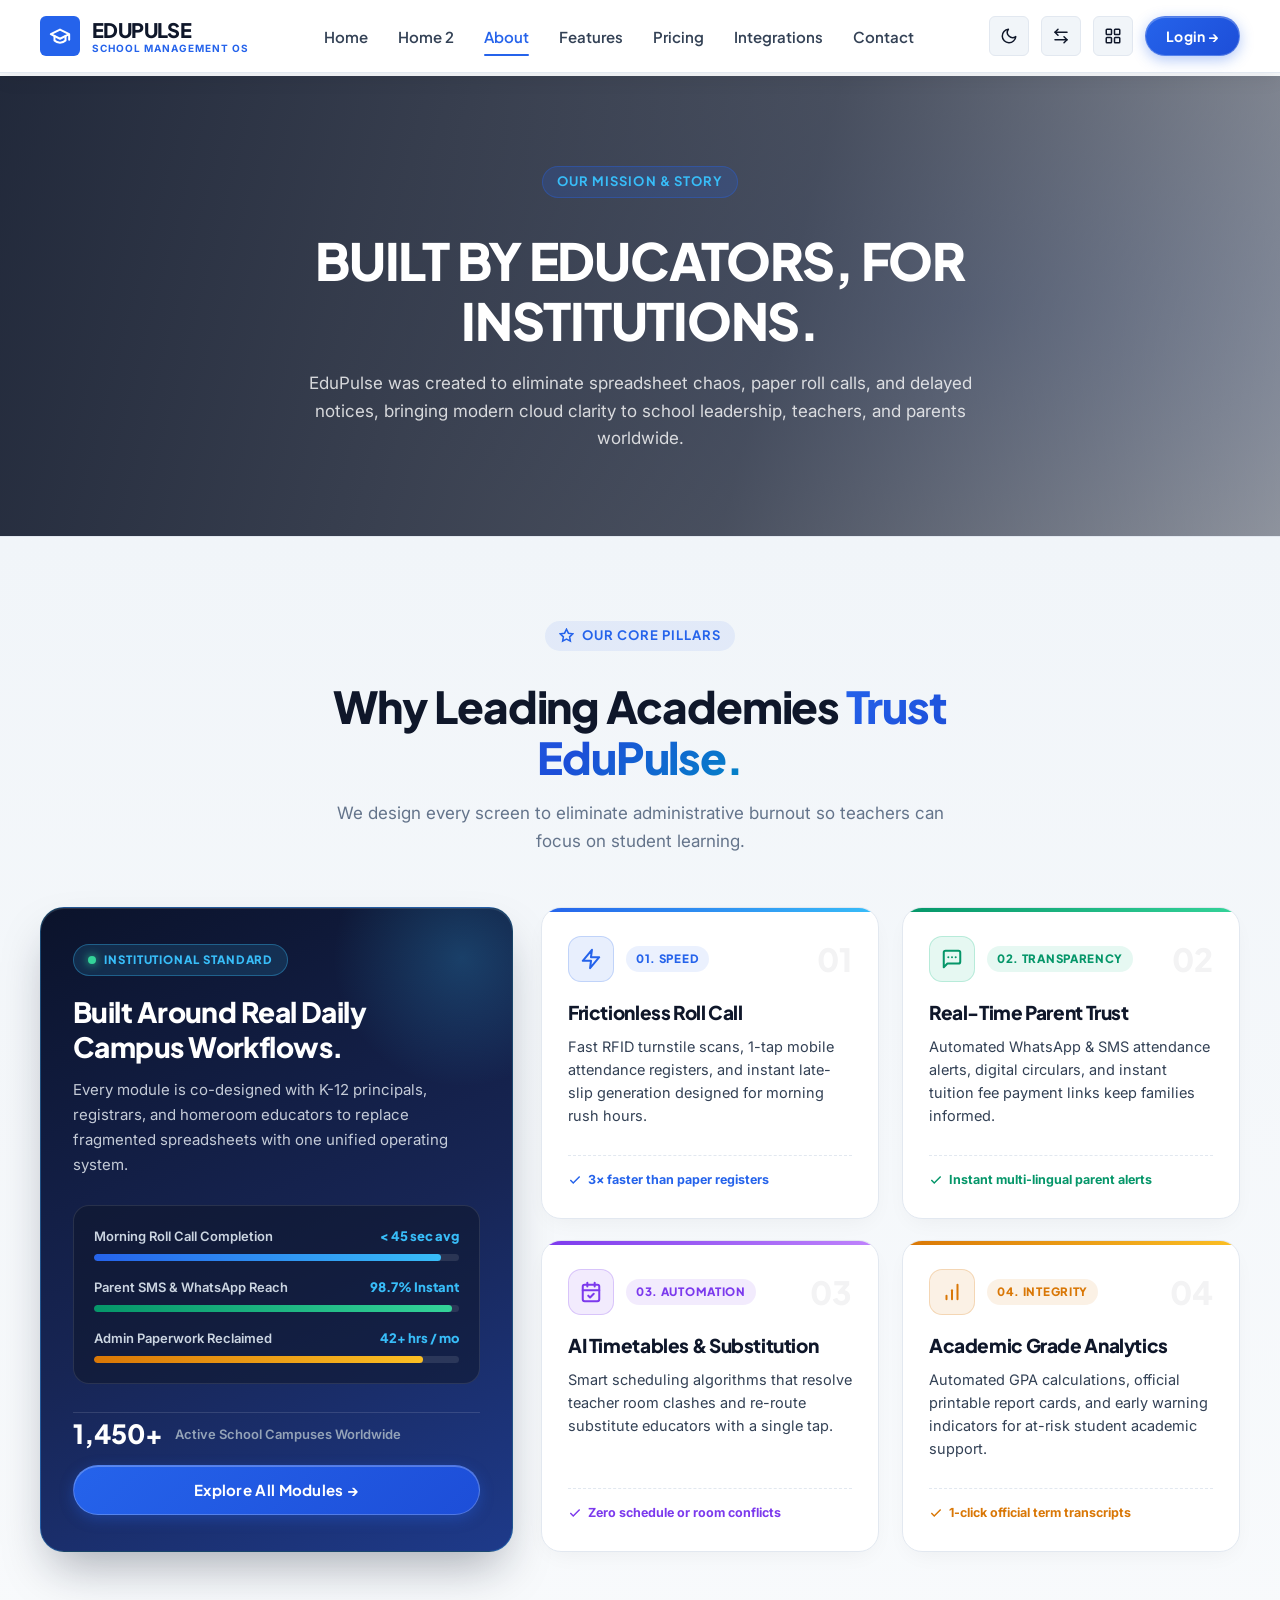
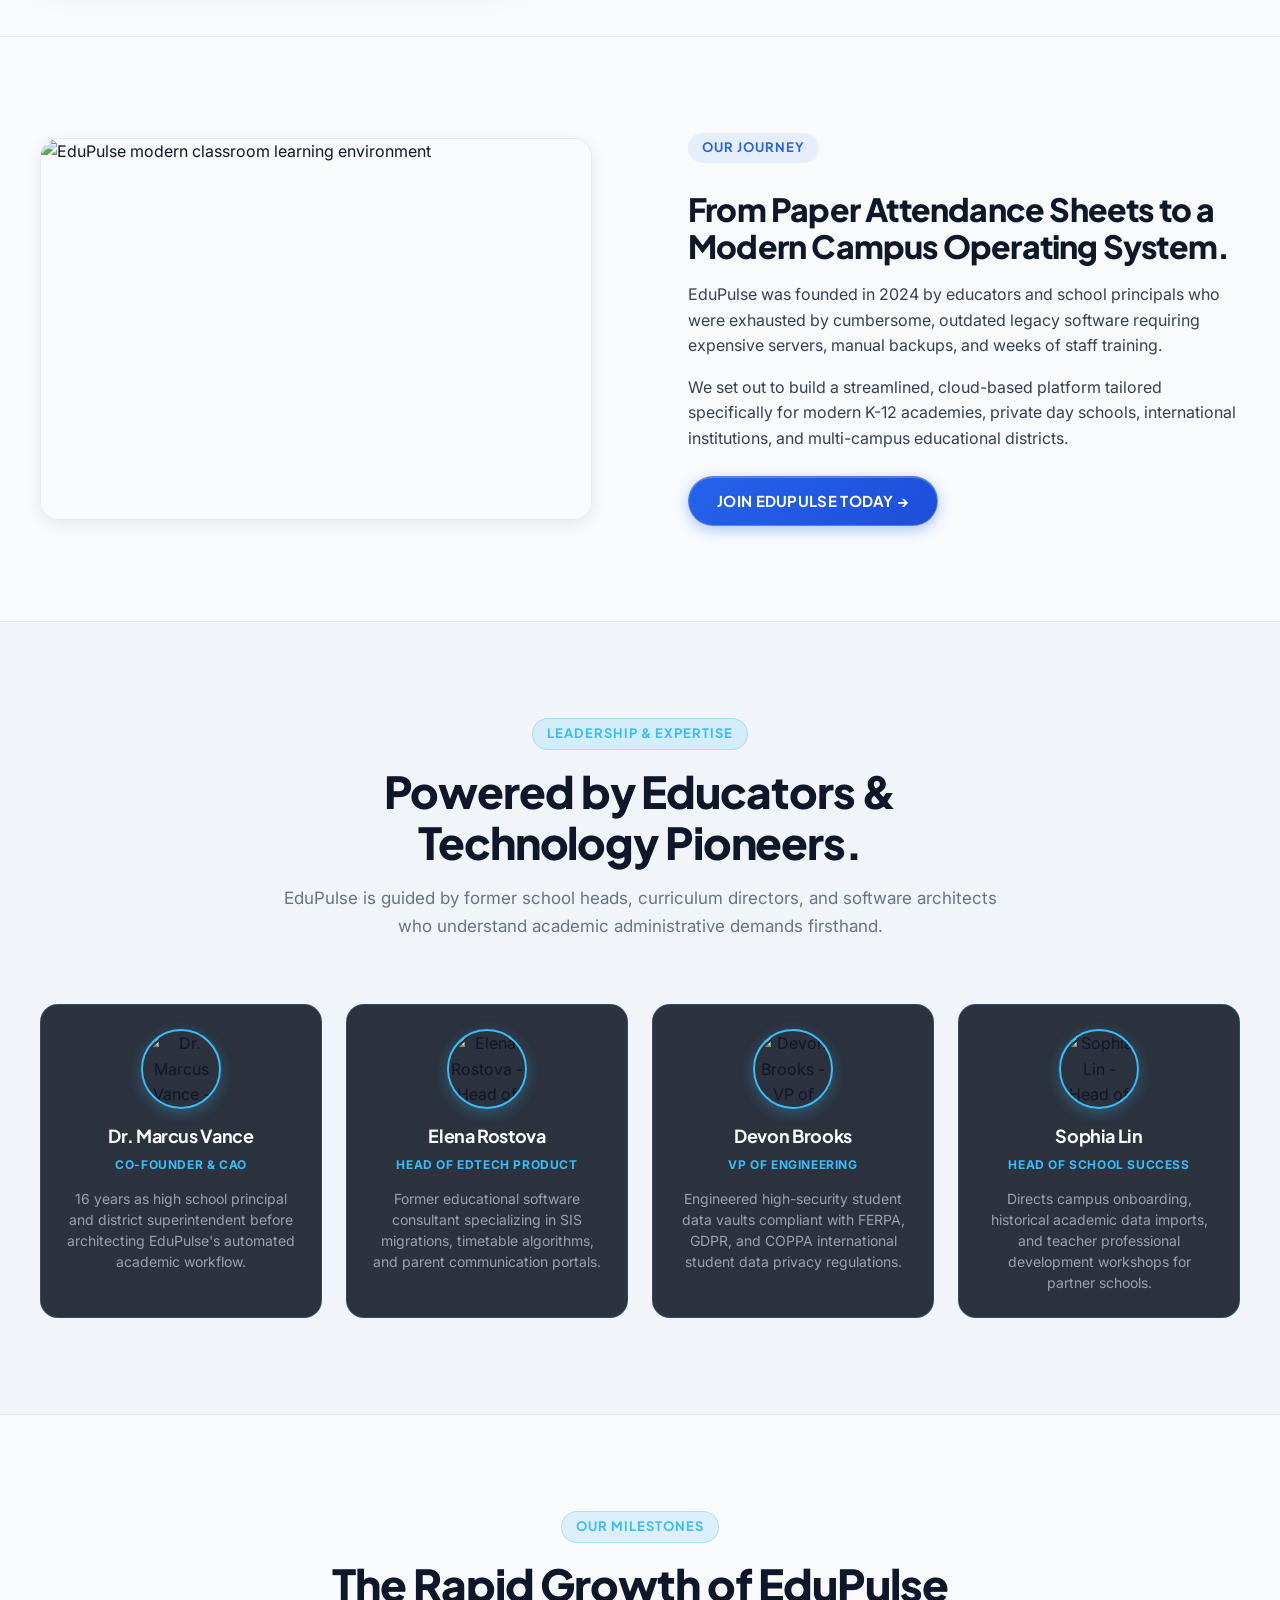
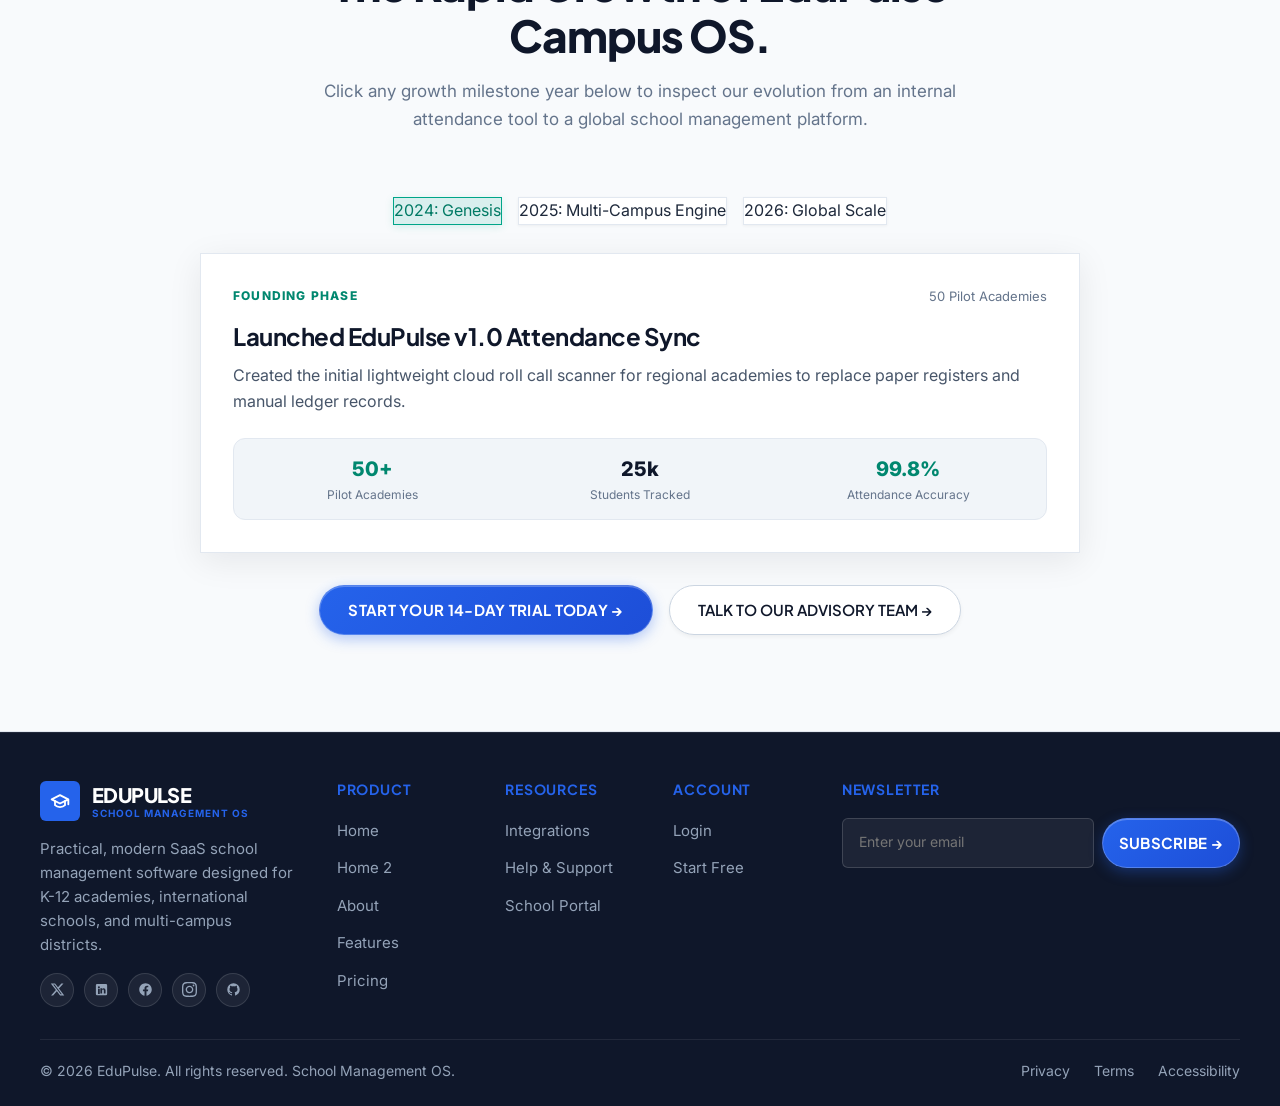
==== about.html @ 9475e3ad "Add School Management Software SaaS website files" ====
<!DOCTYPE html>
<html lang="en" data-theme="light" dir="ltr">
<head>
  <meta charset="UTF-8">
  <meta name="viewport" content="width=device-width, initial-scale=1.0">
  <title>About Us | EduPulse School Management OS</title>
  <meta name="description" content="Learn about EduPulse's mission to modernize educational administration, automate attendance, simplify tuition billing, and empower educators.">
  <link rel="icon" type="image/svg+xml" href="assets/images/favicon.svg">
  <script>
    (function() {
      function safeGet(key, def) {
        try { return localStorage.getItem(key) || def; } catch(e) { return def; }
      }
      function safeSet(key, val) {
        try { localStorage.setItem(key, val); } catch(e) {}
      }
      var SVG_MOON = '<svg width="18" height="18" viewBox="0 0 24 24" fill="none" stroke="currentColor" stroke-width="2" stroke-linecap="round" stroke-linejoin="round"><path d="M21 12.79A9 9 0 1 1 11.21 3 7 7 0 0 0 21 12.79z"/></svg>';
      var SVG_SUN = '<svg width="18" height="18" viewBox="0 0 24 24" fill="none" stroke="currentColor" stroke-width="2" stroke-linecap="round" stroke-linejoin="round"><circle cx="12" cy="12" r="5"/><line x1="12" y1="1" x2="12" y2="3"/><line x1="12" y1="21" x2="12" y2="23"/><line x1="4.22" y1="4.22" x2="5.64" y2="5.64"/><line x1="18.36" y1="18.36" x2="19.78" y2="19.78"/><line x1="1" y1="12" x2="3" y2="12"/><line x1="21" y1="12" x2="23" y2="12"/><line x1="4.22" y1="19.78" x2="5.64" y2="18.36"/><line x1="18.36" y1="5.64" x2="19.78" y2="4.22"/></svg>';
      var SVG_RTL = '<svg width="18" height="18" viewBox="0 0 24 24" fill="none" stroke="currentColor" stroke-width="2" stroke-linecap="round" stroke-linejoin="round"><path d="M8 3 4 7l4 4"/><path d="M4 7h16"/><path d="m16 21 4-4-4-4"/><path d="M20 17H4"/></svg>';
      window.applyTheme = function(theme) {
        document.documentElement.setAttribute('data-theme', theme);
        safeSet('edupulse_theme', theme);
        var btns = document.querySelectorAll('.js-theme-toggle');
        for(var i=0; i<btns.length; i++) {
          btns[i].innerHTML = theme === 'dark' ? SVG_SUN : SVG_MOON;
        }
      };
      window.toggleTheme = function() {
        var curr = document.documentElement.getAttribute('data-theme') || 'light';
        window.applyTheme(curr === 'dark' ? 'light' : 'dark');
      };
      window.applyRTL = function(dir) {
        document.documentElement.setAttribute('dir', dir);
        safeSet('edupulse_rtl', dir);
        var btns = document.querySelectorAll('.js-rtl-toggle');
        for(var i=0; i<btns.length; i++) {
          btns[i].innerHTML = SVG_RTL;
        }
      };
      window.toggleRTL = function() {
        var curr = document.documentElement.getAttribute('dir') || 'ltr';
        window.applyRTL(curr === 'rtl' ? 'ltr' : 'rtl');
      };
      window.openMobileMenu = function() {
        var mobileMenu = document.getElementById('mobileMenu');
        if (mobileMenu) {
          mobileMenu.classList.add('active');
          document.body.style.overflow = 'hidden';
        }
      };
      window.closeMobileMenu = function() {
        var mobileMenu = document.getElementById('mobileMenu');
        if (mobileMenu) {
          mobileMenu.classList.remove('active');
          document.body.style.overflow = '';
        }
      };
      window.toggleMobileMenu = function() {
        var mobileMenu = document.getElementById('mobileMenu');
        if (mobileMenu) {
          if (mobileMenu.classList.contains('active')) {
            window.closeMobileMenu();
          } else {
            window.openMobileMenu();
          }
        }
      };
      var initTheme = safeGet('edupulse_theme', 'light');
      var initRTL = safeGet('edupulse_rtl', 'ltr');
      document.documentElement.setAttribute('data-theme', initTheme);
      document.documentElement.setAttribute('dir', initRTL);
    })();
  </script>
  <link rel="stylesheet" href="assets/css/style.css">
</head>
<body>

  <!-- NAVBAR -->
  <header class="navbar">
    <div class="container nav-container">
      <a href="index.html" class="brand-logo" id="navLogo">
        <div class="brand-icon">
          <svg width="22" height="22" viewBox="0 0 24 24" fill="none" stroke="currentColor" stroke-width="2.2" stroke-linecap="round" stroke-linejoin="round">
            <path d="M22 10v6M2 10l10-5 10 5-10 5z"/>
            <path d="M6 12v5c3 3 9 3 12 0v-5"/>
          </svg>
        </div>
        <div class="brand-text">
          <span class="brand-name">EDUPULSE</span>
          <span class="brand-desc">SCHOOL MANAGEMENT OS</span>
        </div>
      </a>

      <nav>
        <ul class="nav-links">
          <li><a href="index.html" class="nav-link">Home</a></li>
          <li><a href="home-2.html" class="nav-link">Home 2</a></li>
          <li><a href="about.html" class="nav-link active">About</a></li>
          <li><a href="features.html" class="nav-link">Features</a></li>
          <li><a href="pricing.html" class="nav-link">Pricing</a></li>
          <li><a href="integrations.html" class="nav-link">Integrations</a></li>
          <li><a href="contact.html" class="nav-link">Contact</a></li>
        </ul>
      </nav>

      <div class="nav-actions">
        <button class="control-btn js-theme-toggle" id="desktopThemeBtn" title="Toggle Theme" onclick="toggleTheme()" aria-label="Toggle Theme"><svg width="18" height="18" viewBox="0 0 24 24" fill="none" stroke="currentColor" stroke-width="2" stroke-linecap="round" stroke-linejoin="round"><path d="M21 12.79A9 9 0 1 1 11.21 3 7 7 0 0 0 21 12.79z"></path></svg></button>
        <button class="control-btn js-rtl-toggle" id="desktopRTLBtn" title="Toggle RTL" onclick="toggleRTL()" aria-label="Toggle RTL Direction"><svg width="18" height="18" viewBox="0 0 24 24" fill="none" stroke="currentColor" stroke-width="2" stroke-linecap="round" stroke-linejoin="round"><path d="M8 3 4 7l4 4"></path><path d="M4 7h16"></path><path d="m16 21 4-4-4-4"></path><path d="M20 17H4"></path></svg></button>
        <a href="dashboard.html" class="control-btn" title="Dashboard" aria-label="Open Dashboard"><svg width="18" height="18" viewBox="0 0 24 24" fill="none" stroke="currentColor" stroke-width="2" stroke-linecap="round" stroke-linejoin="round"><rect x="3" y="3" width="7" height="7" rx="1"></rect><rect x="14" y="3" width="7" height="7" rx="1"></rect><rect x="14" y="14" width="7" height="7" rx="1"></rect><rect x="3" y="14" width="7" height="7" rx="1"></rect></svg></a>
        <a href="login.html" class="btn btn-primary">Login →</a>
      </div>

      <button class="hamburger-btn" id="hamburgerBtn" aria-label="Toggle Navigation" onclick="openMobileMenu()">
        <svg width="24" height="24" fill="none" stroke="currentColor" stroke-width="2"><line x1="3" y1="6" x2="21" y2="6"/><line x1="3" y1="12" x2="21" y2="12"/><line x1="3" y1="18" x2="21" y2="18"/></svg>
      </button>
    </div>
  </header>

  <!-- Mobile Drawer -->
  <div class="mobile-menu" id="mobileMenu">
    <div class="mobile-overlay" onclick="closeMobileMenu()"></div>
    <div class="mobile-drawer">
      <div>
        <div class="mobile-drawer-header">
          <div class="brand-logo">
            <div class="brand-icon">
              <svg width="20" height="20" viewBox="0 0 24 24" fill="none" stroke="currentColor" stroke-width="2.2" stroke-linecap="round" stroke-linejoin="round">
                <path d="M22 10v6M2 10l10-5 10 5-10 5z"/>
                <path d="M6 12v5c3 3 9 3 12 0v-5"/>
              </svg>
            </div>
            <div class="brand-text">
              <span class="brand-name">EDUPULSE</span>
              <span class="brand-desc">SCHOOL MANAGEMENT OS</span>
            </div>
          </div>
          <button type="button" class="mobile-close-btn" id="closeMenuBtn" onclick="closeMobileMenu()">&times;</button>
        </div>
        <ul class="mobile-nav-links">
          <li><a href="index.html" class="mobile-nav-link">Home</a></li>
          <li><a href="home-2.html" class="mobile-nav-link">Home 2</a></li>
          <li><a href="about.html" class="mobile-nav-link active">About</a></li>
          <li><a href="features.html" class="mobile-nav-link">Features</a></li>
          <li><a href="pricing.html" class="mobile-nav-link">Pricing</a></li>
          <li><a href="integrations.html" class="mobile-nav-link">Integrations</a></li>
          <li><a href="contact.html" class="mobile-nav-link">Contact</a></li>
        </ul>
      </div>
      <div>
        <div class="mobile-controls">
          <div class="mobile-controls-row">
            <button class="control-btn js-theme-toggle" style="flex:1;" title="Toggle Theme" onclick="toggleTheme()" aria-label="Toggle Theme"><svg width="18" height="18" viewBox="0 0 24 24" fill="none" stroke="currentColor" stroke-width="2" stroke-linecap="round" stroke-linejoin="round"><path d="M21 12.79A9 9 0 1 1 11.21 3 7 7 0 0 0 21 12.79z"></path></svg></button>
            <button class="control-btn js-rtl-toggle" style="flex:1;" title="Toggle RTL" onclick="toggleRTL()" aria-label="Toggle RTL Direction"><svg width="18" height="18" viewBox="0 0 24 24" fill="none" stroke="currentColor" stroke-width="2" stroke-linecap="round" stroke-linejoin="round"><path d="M8 3 4 7l4 4"></path><path d="M4 7h16"></path><path d="m16 21 4-4-4-4"></path><path d="M20 17H4"></path></svg></button>
            <a href="dashboard.html" class="control-btn" style="flex:1; text-align:center;" title="Dashboard" aria-label="Open Dashboard"><svg width="18" height="18" viewBox="0 0 24 24" fill="none" stroke="currentColor" stroke-width="2" stroke-linecap="round" stroke-linejoin="round"><rect x="3" y="3" width="7" height="7" rx="1"></rect><rect x="14" y="3" width="7" height="7" rx="1"></rect><rect x="14" y="14" width="7" height="7" rx="1"></rect><rect x="3" y="14" width="7" height="7" rx="1"></rect></svg></a>
          </div>
          <a href="login.html" class="btn btn-primary" style="width: 100%;">Login →</a>
        </div>
      </div>
    </div>
  </div>

  <!-- ==========================================================================
       SECTION 01 — COMPACT INNER HERO WITH BG IMAGE
       ========================================================================== -->
  <section class="section inner-hero" style="
    background-image: url('https://images.unsplash.com/photo-1523050854058-8df90110c9f1?auto=format&fit=crop&w=1920&q=80');
    background-size: cover;
    background-position: center;
    background-repeat: no-repeat;
  ">
    <div style="
      position: absolute; inset: 0; z-index: 0;
      background:
        linear-gradient(105deg, rgba(15, 23, 42,0.92) 0%, rgba(15, 23, 42,0.75) 60%, rgba(15, 23, 42,0.45) 100%),
        radial-gradient(ellipse 70% 90% at 75% 50%, rgba(37, 99, 235,0.15) 0%, transparent 70%);
    "></div>

    <div class="container text-center" style="position: relative; z-index: 1; display: flex; flex-direction: column; align-items: center; text-align: center;">
      <span class="eyebrow" style="background: rgba(37, 99, 235,0.18); border: 1px solid rgba(37, 99, 235,0.35); color: #38BDF8; margin-inline: auto;">OUR MISSION & STORY</span>
      <h1 class="section-title" style="color: #FFFFFF; font-size: clamp(2.25rem, 4vw, 3.25rem); max-width: 820px; margin-inline: auto; margin-block: 16px 20px; text-align: center;">
        BUILT BY EDUCATORS, FOR INSTITUTIONS.
      </h1>
      <p class="section-desc" style="color: rgba(255,255,255,0.80); max-width: 680px; margin-inline: auto; margin-bottom: 28px; text-align: center;">
        EduPulse was created to eliminate spreadsheet chaos, paper roll calls, and delayed notices, bringing modern cloud clarity to school leadership, teachers, and parents worldwide.
      </p>
    </div>
  </section>

  <!-- ==========================================================================
       SECTION 02 — CORE PILLARS (ASYMMETRIC EXECUTIVE BENTO SHOWCASE)
       ========================================================================== -->
  <section class="section about-pillars-section">
    <div class="container">
      <div class="section-header text-center reveal" style="margin-bottom: 52px;">
        <span class="eyebrow" style="background: var(--teal-light); color: var(--brand-teal); margin-inline: auto;">
          <svg width="15" height="15" viewBox="0 0 24 24" fill="none" stroke="currentColor" stroke-width="2.5"><polygon points="12 2 15.09 8.26 22 9.27 17 14.14 18.18 21.02 12 17.77 5.82 21.02 7 14.14 2 9.27 8.91 8.26 12 2"/></svg>
          OUR CORE PILLARS
        </span>
        <h2 class="section-title" style="font-size: clamp(2rem, 3.5vw, 2.75rem); margin-block: 14px 16px;">
          Why Leading Academies <span class="gradient-text">Trust EduPulse.</span>
        </h2>
        <p class="section-desc" style="max-width: 640px; margin-inline: auto;">
          We design every screen to eliminate administrative burnout so teachers can focus on student learning.
        </p>
      </div>

      <div class="about-pillars-layout">
        
        <!-- Left Featured Spotlight Card -->
        <div class="pillars-spotlight-card reveal">
          <div class="pillars-spotlight-top">
            <div class="pillars-live-badge">
              <span class="pillars-live-dot"></span>
              INSTITUTIONAL STANDARD
            </div>
            <h3 class="pillars-spotlight-title">
              Built Around Real Daily Campus Workflows.
            </h3>
            <p class="pillars-spotlight-desc">
              Every module is co-designed with K-12 principals, registrars, and homeroom educators to replace fragmented spreadsheets with one unified operating system.
            </p>
          </div>

          <div class="pillars-benchmarks">
            <div class="pillars-bench-item">
              <div class="pillars-bench-header">
                <span>Morning Roll Call Completion</span>
                <strong>&lt; 45 sec avg</strong>
              </div>
              <div class="pillars-bench-track">
                <div class="pillars-bench-fill fill-blue" style="width: 95%;"></div>
              </div>
            </div>

            <div class="pillars-bench-item">
              <div class="pillars-bench-header">
                <span>Parent SMS &amp; WhatsApp Reach</span>
                <strong>98.7% Instant</strong>
              </div>
              <div class="pillars-bench-track">
                <div class="pillars-bench-fill fill-emerald" style="width: 98%;"></div>
              </div>
            </div>

            <div class="pillars-bench-item">
              <div class="pillars-bench-header">
                <span>Admin Paperwork Reclaimed</span>
                <strong>42+ hrs / mo</strong>
              </div>
              <div class="pillars-bench-track">
                <div class="pillars-bench-fill fill-amber" style="width: 90%;"></div>
              </div>
            </div>
          </div>

          <div class="pillars-spotlight-footer">
            <div class="pillars-trust-stat">
              <span class="pillars-trust-num">1,450+</span>
              <span class="pillars-trust-text">Active School Campuses Worldwide</span>
            </div>
            <a href="features.html" class="btn btn-primary pillars-cta-btn">
              Explore All Modules →
            </a>
          </div>
        </div>

        <!-- Right 2x2 Architectural Pillar Cards Matrix -->
        <div class="pillars-matrix-grid">

          <!-- Pillar 01: SPEED -->
          <div class="pillar-bento-card pillar-card-blue reveal delay-1">
            <div class="pillar-card-head">
              <div class="pillar-icon-box icon-blue">
                <svg width="22" height="22" viewBox="0 0 24 24" fill="none" stroke="currentColor" stroke-width="2.2" stroke-linecap="round" stroke-linejoin="round"><polygon points="13 2 3 14 12 14 11 22 21 10 12 10 13 2"/></svg>
              </div>
              <span class="pillar-tag tag-blue">01. SPEED</span>
              <span class="pillar-watermark">01</span>
            </div>
            <h4 class="pillar-card-title">Frictionless Roll Call</h4>
            <p class="pillar-card-desc">
              Fast RFID turnstile scans, 1-tap mobile attendance registers, and instant late-slip generation designed for morning rush hours.
            </p>
            <div class="pillar-card-foot">
              <span class="pillar-kpi-pill kpi-blue">
                <svg width="14" height="14" viewBox="0 0 24 24" fill="none" stroke="currentColor" stroke-width="2.5"><polyline points="20 6 9 17 4 12"/></svg>
                3× faster than paper registers
              </span>
            </div>
          </div>

          <!-- Pillar 02: TRANSPARENCY -->
          <div class="pillar-bento-card pillar-card-emerald reveal delay-2">
            <div class="pillar-card-head">
              <div class="pillar-icon-box icon-emerald">
                <svg width="22" height="22" viewBox="0 0 24 24" fill="none" stroke="currentColor" stroke-width="2.2" stroke-linecap="round" stroke-linejoin="round"><path d="M21 15a2 2 0 0 1-2 2H7l-4 4V5a2 2 0 0 1 2-2h14a2 2 0 0 1 2 2z"/><path d="M8 10h.01"/><path d="M12 10h.01"/><path d="M16 10h.01"/></svg>
              </div>
              <span class="pillar-tag tag-emerald">02. TRANSPARENCY</span>
              <span class="pillar-watermark">02</span>
            </div>
            <h4 class="pillar-card-title">Real-Time Parent Trust</h4>
            <p class="pillar-card-desc">
              Automated WhatsApp &amp; SMS attendance alerts, digital circulars, and instant tuition fee payment links keep families informed.
            </p>
            <div class="pillar-card-foot">
              <span class="pillar-kpi-pill kpi-emerald">
                <svg width="14" height="14" viewBox="0 0 24 24" fill="none" stroke="currentColor" stroke-width="2.5"><polyline points="20 6 9 17 4 12"/></svg>
                Instant multi-lingual parent alerts
              </span>
            </div>
          </div>

          <!-- Pillar 03: AUTOMATION -->
          <div class="pillar-bento-card pillar-card-purple reveal delay-3">
            <div class="pillar-card-head">
              <div class="pillar-icon-box icon-purple">
                <svg width="22" height="22" viewBox="0 0 24 24" fill="none" stroke="currentColor" stroke-width="2.2" stroke-linecap="round" stroke-linejoin="round"><rect x="3" y="4" width="18" height="18" rx="2" ry="2"/><line x1="16" y1="2" x2="16" y2="6"/><line x1="8" y1="2" x2="8" y2="6"/><line x1="3" y1="10" x2="21" y2="10"/><path d="m9 16 2 2 4-4"/></svg>
              </div>
              <span class="pillar-tag tag-purple">03. AUTOMATION</span>
              <span class="pillar-watermark">03</span>
            </div>
            <h4 class="pillar-card-title">AI Timetables &amp; Substitution</h4>
            <p class="pillar-card-desc">
              Smart scheduling algorithms that resolve teacher room clashes and re-route substitute educators with a single tap.
            </p>
            <div class="pillar-card-foot">
              <span class="pillar-kpi-pill kpi-purple">
                <svg width="14" height="14" viewBox="0 0 24 24" fill="none" stroke="currentColor" stroke-width="2.5"><polyline points="20 6 9 17 4 12"/></svg>
                Zero schedule or room conflicts
              </span>
            </div>
          </div>

          <!-- Pillar 04: INTEGRITY -->
          <div class="pillar-bento-card pillar-card-amber reveal delay-4">
            <div class="pillar-card-head">
              <div class="pillar-icon-box icon-amber">
                <svg width="22" height="22" viewBox="0 0 24 24" fill="none" stroke="currentColor" stroke-width="2.2" stroke-linecap="round" stroke-linejoin="round"><path d="M12 20V10"/><path d="M18 20V4"/><path d="M6 20v-4"/></svg>
              </div>
              <span class="pillar-tag tag-amber">04. INTEGRITY</span>
              <span class="pillar-watermark">04</span>
            </div>
            <h4 class="pillar-card-title">Academic Grade Analytics</h4>
            <p class="pillar-card-desc">
              Automated GPA calculations, official printable report cards, and early warning indicators for at-risk student academic support.
            </p>
            <div class="pillar-card-foot">
              <span class="pillar-kpi-pill kpi-amber">
                <svg width="14" height="14" viewBox="0 0 24 24" fill="none" stroke="currentColor" stroke-width="2.5"><polyline points="20 6 9 17 4 12"/></svg>
                1-click official term transcripts
              </span>
            </div>
          </div>

        </div>

      </div>
    </div>
  </section>

  <!-- ==========================================================================
       SECTION 03 — STORY & VISUAL SHOWCASE
       ========================================================================== -->
  <section class="section">
    <div class="container split-grid">
      <div class="reveal reveal-left" style="overflow: hidden; border-radius: var(--radius-lg); border: 1px solid var(--border-color); box-shadow: var(--shadow-md);">
        <img src="https://images.unsplash.com/photo-1577896851231-70ef18881754?auto=format&fit=crop&w=1000&q=80" alt="EduPulse modern classroom learning environment" style="width: 100%; height: 100%; object-fit: cover; min-height: 380px; display: block;">
      </div>

      <div class="reveal reveal-right">
        <span class="eyebrow">OUR JOURNEY</span>
        <h2 class="section-title" style="font-size: 2rem; margin-block: 12px 16px;">From Paper Attendance Sheets to a Modern Campus Operating System.</h2>
        <p style="font-size: 1rem; color: var(--text-secondary); line-height: 1.6; margin-bottom: 16px;">
          EduPulse was founded in 2024 by educators and school principals who were exhausted by cumbersome, outdated legacy software requiring expensive servers, manual backups, and weeks of staff training.
        </p>
        <p style="font-size: 1rem; color: var(--text-secondary); line-height: 1.6; margin-bottom: 24px;">
          We set out to build a streamlined, cloud-based platform tailored specifically for modern K-12 academies, private day schools, international institutions, and multi-campus educational districts.
        </p>
        <a href="pricing.html" class="btn btn-primary">JOIN EDUPULSE TODAY →</a>
      </div>
    </div>
  </section>

  <!-- ==========================================================================
       ABOUT SECTION 04 — LEADERSHIP & EDUCATIONAL ADVISORY
       ========================================================================== -->
  <section class="section" style="background: var(--bg-surface-elevated); border-top: 1px solid var(--border-color); padding-block: var(--space-2xl);">
    <div class="container">
      <div class="section-header text-center reveal">
        <span class="eyebrow" style="background: rgba(56, 189, 248,0.15); border: 1px solid rgba(56, 189, 248,0.3); color: #38BDF8;">LEADERSHIP & EXPERTISE</span>
        <h2 class="section-title">Powered by Educators & Technology Pioneers.</h2>
        <p class="section-desc">EduPulse is guided by former school heads, curriculum directors, and software architects who understand academic administrative demands firsthand.</p>
      </div>

      <div class="reveal reveal-scale" style="display: grid; grid-template-columns: repeat(auto-fit, minmax(240px, 1fr)); gap: 24px;">
        <!-- Leader 1 -->
        <div style="
          background: rgba(10, 16, 30, 0.85);
          border: 1px solid rgba(56, 189, 248, 0.2);
          border-radius: var(--radius-lg);
          padding: 24px;
          text-align: center;
          transition: transform 0.3s ease;
        ">
          <img src="https://images.unsplash.com/photo-1534528741775-53994a69daeb?auto=format&fit=crop&w=300&h=300&q=80" alt="Dr. Marcus Vance - Co-Founder & Chief Academic Officer" style="width: 80px; height: 80px; border-radius: 50%; object-fit: cover; margin: 0 auto 16px; border: 2px solid #38BDF8; box-shadow: 0 4px 14px rgba(56, 189, 248, 0.3); display: block;">
          <h3 style="font-size: 1.125rem; color: #FFFFFF; margin-bottom: 4px;">Dr. Marcus Vance</h3>
          <span style="font-size: 0.75rem; color: #38BDF8; font-weight: 700; text-transform: uppercase; letter-spacing: 0.05em;">Co-Founder & CAO</span>
          <p style="font-size: 0.875rem; color: #98A2B3; margin-top: 12px; line-height: 1.5;">
            16 years as high school principal and district superintendent before architecting EduPulse's automated academic workflow.
          </p>
        </div>

        <!-- Leader 2 -->
        <div style="
          background: rgba(10, 16, 30, 0.85);
          border: 1px solid rgba(56, 189, 248, 0.2);
          border-radius: var(--radius-lg);
          padding: 24px;
          text-align: center;
          transition: transform 0.3s ease;
        ">
          <img src="https://images.unsplash.com/photo-1573496359142-b8d87734a5a2?auto=format&fit=crop&w=300&h=300&q=80" alt="Elena Rostova - Head of EdTech Product" style="width: 80px; height: 80px; border-radius: 50%; object-fit: cover; margin: 0 auto 16px; border: 2px solid #38BDF8; box-shadow: 0 4px 14px rgba(56, 189, 248, 0.3); display: block;">
          <h3 style="font-size: 1.125rem; color: #FFFFFF; margin-bottom: 4px;">Elena Rostova</h3>
          <span style="font-size: 0.75rem; color: #38BDF8; font-weight: 700; text-transform: uppercase; letter-spacing: 0.05em;">Head of EdTech Product</span>
          <p style="font-size: 0.875rem; color: #98A2B3; margin-top: 12px; line-height: 1.5;">
            Former educational software consultant specializing in SIS migrations, timetable algorithms, and parent communication portals.
          </p>
        </div>

        <!-- Leader 3 -->
        <div style="
          background: rgba(10, 16, 30, 0.85);
          border: 1px solid rgba(56, 189, 248, 0.2);
          border-radius: var(--radius-lg);
          padding: 24px;
          text-align: center;
          transition: transform 0.3s ease;
        ">
          <img src="https://images.unsplash.com/photo-1507003211169-0a1dd7228f2d?auto=format&fit=crop&w=300&h=300&q=80" alt="Devon Brooks - VP of Engineering & Security" style="width: 80px; height: 80px; border-radius: 50%; object-fit: cover; margin: 0 auto 16px; border: 2px solid #38BDF8; box-shadow: 0 4px 14px rgba(56, 189, 248, 0.3); display: block;">
          <h3 style="font-size: 1.125rem; color: #FFFFFF; margin-bottom: 4px;">Devon Brooks</h3>
          <span style="font-size: 0.75rem; color: #38BDF8; font-weight: 700; text-transform: uppercase; letter-spacing: 0.05em;">VP of Engineering</span>
          <p style="font-size: 0.875rem; color: #98A2B3; margin-top: 12px; line-height: 1.5;">
            Engineered high-security student data vaults compliant with FERPA, GDPR, and COPPA international student data privacy regulations.
          </p>
        </div>

        <!-- Leader 4 -->
        <div style="
          background: rgba(10, 16, 30, 0.85);
          border: 1px solid rgba(56, 189, 248, 0.2);
          border-radius: var(--radius-lg);
          padding: 24px;
          text-align: center;
          transition: transform 0.3s ease;
        ">
          <img src="https://images.unsplash.com/photo-1580489944761-15a19d654956?auto=format&fit=crop&w=300&h=300&q=80" alt="Sophia Lin - Head of School Success" style="width: 80px; height: 80px; border-radius: 50%; object-fit: cover; margin: 0 auto 16px; border: 2px solid #38BDF8; box-shadow: 0 4px 14px rgba(56, 189, 248, 0.3); display: block;">
          <h3 style="font-size: 1.125rem; color: #FFFFFF; margin-bottom: 4px;">Sophia Lin</h3>
          <span style="font-size: 0.75rem; color: #38BDF8; font-weight: 700; text-transform: uppercase; letter-spacing: 0.05em;">Head of School Success</span>
          <p style="font-size: 0.875rem; color: #98A2B3; margin-top: 12px; line-height: 1.5;">
            Directs campus onboarding, historical academic data imports, and teacher professional development workshops for partner schools.
          </p>
        </div>
      </div>
    </div>
  </section>

  <!-- ==========================================================================
       ABOUT SECTION 05 — EVOLUTION MILESTONE TIMELINE
       ========================================================================== -->
  <section class="section" style="background: var(--bg-surface-main); border-block: 1px solid var(--border-color); padding-block: var(--space-2xl);">
    <div class="container">
      <div class="section-header text-center reveal">
        <span class="eyebrow" style="background: rgba(56, 189, 248,0.15); border: 1px solid rgba(56, 189, 248,0.3); color: #38BDF8;">OUR MILESTONES</span>
        <h2 class="section-title">The Rapid Growth of EduPulse Campus OS.</h2>
        <p class="section-desc">Click any growth milestone year below to inspect our evolution from an internal attendance tool to a global school management platform.</p>
      </div>

      <div class="reveal reveal-scale" style="max-width: 880px; margin: 0 auto;">
        <!-- Timeline Year Selector Tabs -->
        <div class="about-timeline-nav" id="aboutMilestoneTabs" style="display: flex; gap: 16px; justify-content: center; margin-bottom: 28px;">
          <button class="about-timeline-btn active" data-year="2024">2024: Genesis</button>
          <button class="about-timeline-btn" data-year="2025">2025: Multi-Campus Engine</button>
          <button class="about-timeline-btn" data-year="2026">2026: Global Scale</button>
        </div>

        <!-- Showcase Box -->
        <div style="
          background: rgba(10, 16, 30, 0.9);
          border: 1px solid rgba(255,255,255,0.14);
          border-radius: var(--radius-xl);
          padding: 32px;
          box-shadow: 0 16px 40px rgba(0,0,0,0.4);
        " id="aboutMilestoneBox">
          <div style="display: flex; justify-content: space-between; align-items: center; flex-wrap: wrap; gap: 12px; margin-bottom: 16px;">
            <span style="font-size: 0.75rem; color: #38BDF8; font-weight: 800; letter-spacing: 0.1em;" id="mBadge">FOUNDING PHASE</span>
            <span style="font-size: 0.8125rem; color: #98A2B3;" id="mMeta">50 Pilot Academies</span>
          </div>

          <h3 style="font-size: 1.5rem; color: #FFFFFF; margin-bottom: 12px;" id="mTitle">Launched EduPulse v1.0 Attendance Sync</h3>
          <p style="font-size: 1rem; color: rgba(255,255,255,0.82); line-height: 1.6; margin-bottom: 24px;" id="mDesc">
            Created the initial lightweight cloud roll call scanner for regional academies to replace paper registers and manual ledger records.
          </p>

          <div style="display: grid; grid-template-columns: repeat(3, 1fr); gap: 12px; background: rgba(16, 24, 40, 0.8); border: 1px solid rgba(255,255,255,0.1); border-radius: var(--radius-md); padding: 14px 10px; text-align: center;" id="mStats">
            <div>
              <div class="m-stat-val m-stat-teal" style="font-size: 1.25rem; font-weight: 800; color: #38BDF8;">50+</div>
              <div class="m-stat-lbl" style="font-size: 0.75rem; color: #98A2B3;">Pilot Academies</div>
            </div>
            <div>
              <div class="m-stat-val m-stat-white" style="font-size: 1.25rem; font-weight: 800; color: #FFFFFF;">25k</div>
              <div class="m-stat-lbl" style="font-size: 0.75rem; color: #98A2B3;">Students Tracked</div>
            </div>
            <div>
              <div class="m-stat-val m-stat-teal" style="font-size: 1.25rem; font-weight: 800; color: #38BDF8;">99.8%</div>
              <div class="m-stat-lbl" style="font-size: 0.75rem; color: #98A2B3;">Attendance Accuracy</div>
            </div>
          </div>
        </div>

        <div class="btn-group" style="margin-top: 32px; justify-content: center;">
          <a href="pricing.html" class="btn btn-primary">START YOUR 14-DAY TRIAL TODAY →</a>
          <a href="contact.html" class="btn btn-navy-secondary milestone-secondary-cta">TALK TO OUR ADVISORY TEAM →</a>
        </div>

      </div>
    </div>
  </section>

  <!-- FOOTER -->
  <footer class="footer">
    <div class="container">
      <div class="footer-grid">
        <div class="footer-brand">
          <div class="brand-logo">
            <div class="brand-icon">
              <svg width="20" height="20" viewBox="0 0 24 24" fill="none" stroke="currentColor" stroke-width="2.2" stroke-linecap="round" stroke-linejoin="round">
                <path d="M22 10v6M2 10l10-5 10 5-10 5z"/>
                <path d="M6 12v5c3 3 9 3 12 0v-5"/>
              </svg>
            </div>
            <div class="brand-text">
              <span class="brand-name">EDUPULSE</span>
              <span class="brand-desc">SCHOOL MANAGEMENT OS</span>
            </div>
          </div>
          <p>Practical, modern SaaS school management software designed for K-12 academies, international schools, and multi-campus districts.</p>
          <div class="footer-social-links">
            <a href="#" class="footer-social-icon" aria-label="X (formerly Twitter)" title="X (Twitter)">
              <svg width="15" height="15" viewBox="0 0 24 24" fill="currentColor"><path d="M18.244 2.25h3.308l-7.227 8.26 8.502 11.24H16.17l-5.214-6.817L4.99 21.75H1.68l7.73-8.835L1.254 2.25H8.08l4.713 6.231zm-1.161 17.52h1.833L7.084 4.126H5.117z"/></svg>
            </a>
            <a href="#" class="footer-social-icon" aria-label="LinkedIn" title="LinkedIn">
              <svg width="15" height="15" viewBox="0 0 24 24" fill="currentColor"><path d="M19 3a2 2 0 0 1 2 2v14a2 2 0 0 1-2 2H5a2 2 0 0 1-2-2V5a2 2 0 0 1 2-2h14m-.5 15.5v-5.3a3.26 3.26 0 0 0-3.26-3.26c-.85 0-1.84.52-2.28 1.3v-1.11h-2.79v8.37h2.79v-4.93c0-.77.62-1.4 1.39-1.4a1.4 1.4 0 0 1 1.4 1.4v4.93h2.75M6.46 10.9v8.37H9.25V10.9H6.46M7.86 6.74a1.62 1.62 0 1 0 0 3.24 1.62 1.62 0 0 0 0-3.24z"/></svg>
            </a>
            <a href="#" class="footer-social-icon" aria-label="Facebook" title="Facebook">
              <svg width="15" height="15" viewBox="0 0 24 24" fill="currentColor"><path d="M22 12c0-5.52-4.48-10-10-10S2 6.48 2 12c0 4.99 3.66 9.12 8.44 9.88v-6.99H7.9v-2.89h2.54V9.8c0-2.51 1.49-3.89 3.78-3.89 1.09 0 2.23.19 2.23.19v2.47h-1.26c-1.24 0-1.63.77-1.63 1.56v1.88h2.78l-.45 2.89h-2.33v6.99C18.34 21.12 22 16.99 22 12z"/></svg>
            </a>
            <a href="#" class="footer-social-icon" aria-label="Instagram" title="Instagram">
              <svg width="15" height="15" viewBox="0 0 24 24" fill="currentColor"><path d="M12 2.163c3.204 0 3.584.012 4.85.07 3.252.148 4.771 1.691 4.919 4.919.058 1.265.069 1.645.069 4.849 0 3.205-.012 3.584-.069 4.849-.149 3.225-1.664 4.771-4.919 4.919-1.266.058-1.644.07-4.85.07-3.204 0-3.584-.012-4.849-.07-3.26-.149-4.771-1.699-4.919-4.92-.058-1.265-.07-1.644-.07-4.849 0-3.204.013-3.583.07-4.849.149-3.227 1.664-4.771 4.919-4.919 1.266-.057 1.645-.069 4.849-.069zm0-2.163c-3.259 0-3.667.014-4.947.072-4.358.2-6.78 2.618-6.98 6.98-.059 1.281-.073 1.689-.073 4.948 0 3.259.014 3.668.072 4.948.2 4.358 2.618 6.78 6.98 6.98 1.281.058 1.689.072 4.948.072 3.259 0 3.668-.014 4.948-.072 4.354-.2 6.782-2.618 6.979-6.98.059-1.28.073-1.689.073-4.948 0-3.259-.014-3.667-.072-4.947-.196-4.354-2.617-6.78-6.979-6.98-1.281-.059-1.69-.073-4.949-.073zm0 5.838c-3.403 0-6.162 2.759-6.162 6.162s2.759 6.163 6.162 6.163 6.162-2.759 6.162-6.163c0-3.403-2.759-6.162-6.162-6.162zm0 10.162c-2.209 0-4-1.79-4-4 0-2.209 1.791-4 4-4s4 1.791 4 4c0 2.21-1.791 4-4 4zm6.406-11.845c-.796 0-1.441.645-1.441 1.44s.645 1.44 1.441 1.44c.795 0 1.439-.645 1.439-1.44s-.644-1.44-1.439-1.44z"/></svg>
            </a>
            <a href="#" class="footer-social-icon" aria-label="GitHub" title="GitHub">
              <svg width="15" height="15" viewBox="0 0 24 24" fill="currentColor"><path d="M12 2A10 10 0 0 0 2 12c0 4.42 2.87 8.17 6.84 9.5.5.08.66-.23.66-.5v-1.69c-2.77.6-3.36-1.34-3.36-1.34-.46-1.16-1.11-1.47-1.11-1.47-.91-.62.07-.6.07-.6 1 .07 1.53 1.03 1.53 1.03.87 1.52 2.34 1.07 2.91.83.1-.65.35-1.09.63-1.34-2.22-.25-4.55-1.11-4.55-4.92 0-1.11.38-2 1.03-2.71-.1-.25-.45-1.29.1-2.64 0 0 .84-.27 2.75 1.02.79-.22 1.65-.33 2.5-.33.85 0 1.71.11 2.5.33 1.91-1.29 2.75-1.02 2.75-1.02.55 1.35.2 2.39.1 2.64.65.71 1.03 1.6 1.03 2.71 0 3.82-2.34 4.66-4.57 4.91.36.31.69.92.69 1.85V21c0 .27.16.59.67.5C19.14 20.16 22 16.42 22 12A10 10 0 0 0 12 2z"/></svg>
            </a>
          </div>
        </div>

        <div>
          <h4 class="footer-col-title">PRODUCT</h4>
          <ul class="footer-links">
            <li><a href="index.html">Home</a></li>
            <li><a href="home-2.html">Home 2</a></li>
            <li><a href="about.html">About</a></li>
            <li><a href="features.html">Features</a></li>
            <li><a href="pricing.html">Pricing</a></li>
          </ul>
        </div>

        <div>
          <h4 class="footer-col-title">RESOURCES</h4>
          <ul class="footer-links">
            <li><a href="integrations.html">Integrations</a></li>
            <li><a href="dashboard.html#help">Help & Support</a></li>
            <li><a href="login.html">School Portal</a></li>
          </ul>
        </div>

        <div>
          <h4 class="footer-col-title">ACCOUNT</h4>
          <ul class="footer-links">
            <li><a href="login.html">Login</a></li>
            <li><a href="pricing.html">Start Free</a></li>
          </ul>
        </div>

        <div>
          <h4 class="footer-col-title">NEWSLETTER</h4>
          <form class="newsletter-form">
            <input type="email" placeholder="Enter your email" class="newsletter-input" required>
            <button type="submit" class="btn btn-primary" style="padding: 10px 16px;">SUBSCRIBE →</button>
          </form>
        </div>
      </div>
      <div class="footer-bottom">
        <div>© 2026 EduPulse. All rights reserved. School Management OS.</div>
        <div class="footer-bottom-links">
          <a href="#">Privacy</a><a href="#">Terms</a><a href="#">Accessibility</a>
        </div>
      </div>
    </div>
  </footer>

  <script src="assets/js/main.js"></script>
  <script>
    document.addEventListener('DOMContentLoaded', () => {
      const milestoneData = {
        '2024': {
          badge: 'GENESIS PHASE',
          meta: '50 Pilot Academies',
          title: 'Launched EduPulse v1.0 Attendance Sync',
          desc: 'Created the initial lightweight cloud roll call scanner for regional academies to replace paper registers and manual ledger records.',
          stat1Val: '50+', stat1Lbl: 'Pilot Academies',
          stat2Val: '25k', stat2Lbl: 'Students Tracked',
          stat3Val: '99.8%', stat3Lbl: 'Attendance Accuracy'
        },
        '2025': {
          badge: 'MULTI-CAMPUS PLATFORM',
          meta: '450+ Schools & Colleges',
          title: 'Released Multi-Branch Tuition & AI Timetable Engine',
          desc: 'Engineered sub-second real-time sync across classroom RFID portals, fee payment gateways, and teacher substitution rosters.',
          stat1Val: '450+', stat1Lbl: 'Active Schools',
          stat2Val: '180K', stat2Lbl: 'Students Managed',
          stat3Val: '99.9%', stat3Lbl: 'System Uptime'
        },
        '2026': {
          badge: 'GLOBAL ACADEMIC OS',
          meta: '1,250+ Active Institutions',
          title: 'Automated Parent WhatsApp Alerts & Academic Gradebook Suite',
          desc: 'Expanded internationally across 18 countries, bringing automated multi-channel parent communication, digital report cards, and bus tracking to modern schools.',
          stat1Val: '1,250+', stat1Lbl: 'Global Academies',
          stat2Val: '450K+', stat2Lbl: 'Students Enrolled',
          stat3Val: '$4.2M+', stat3Lbl: 'Unpaid Tuition Recovered'
        }
      };

      const milestoneBtns = document.querySelectorAll('.about-timeline-btn');
      const mBadge = document.getElementById('mBadge');
      const mMeta = document.getElementById('mMeta');
      const mTitle = document.getElementById('mTitle');
      const mDesc = document.getElementById('mDesc');
      const mStats = document.getElementById('mStats');

      milestoneBtns.forEach(btn => {
        btn.addEventListener('click', () => {
          const yr = btn.getAttribute('data-year');
          const data = milestoneData[yr];
          if (!data) return;

          milestoneBtns.forEach(b => b.classList.remove('active'));
          btn.classList.add('active');

          if (mBadge) mBadge.textContent = data.badge;
          if (mMeta) mMeta.textContent = data.meta;
          if (mTitle) mTitle.textContent = data.title;
          if (mDesc) mDesc.textContent = data.desc;

          if (mStats) {
            mStats.innerHTML = `
              <div>
                <div class="m-stat-val m-stat-teal" style="font-size: 1.25rem; font-weight: 800; color: #38BDF8;">${data.stat1Val}</div>
                <div class="m-stat-lbl" style="font-size: 0.75rem; color: #98A2B3;">${data.stat1Lbl}</div>
              </div>
              <div>
                <div class="m-stat-val m-stat-white" style="font-size: 1.25rem; font-weight: 800; color: #FFFFFF;">${data.stat2Val}</div>
                <div class="m-stat-lbl" style="font-size: 0.75rem; color: #98A2B3;">${data.stat2Lbl}</div>
              </div>
              <div>
                <div class="m-stat-val m-stat-teal" style="font-size: 1.25rem; font-weight: 800; color: #38BDF8;">${data.stat3Val}</div>
                <div class="m-stat-lbl" style="font-size: 0.75rem; color: #98A2B3;">${data.stat3Lbl}</div>
              </div>
            `;
          }
        });
      });
    });
  </script>
  <!-- BACK TO TOP BUTTON -->
  <button class="back-to-top" id="backToTopBtn" aria-label="Back to top" title="Back to top">
    <svg width="20" height="20" viewBox="0 0 24 24" fill="none" stroke="currentColor" stroke-width="2.5" stroke-linecap="round" stroke-linejoin="round">
      <polyline points="18 15 12 9 6 15"></polyline>
    </svg>
  </button>
</body>
</html>
---- assets/css/style.css ----
/* ==========================================================================
   EduPulse - RETAIL INVENTORY OS
   Public Website Stylesheet
   ========================================================================== */

@import url('https://fonts.googleapis.com/css2?family=Caveat:wght@600;700&family=Inter:wght@400;500;600;700&family=Plus+Jakarta+Sans:wght@500;600;700;800&display=swap');

html, body {
  overflow-x: hidden;
  max-width: 100vw;
}

/* --- COLOR SYSTEM & DESIGN TOKENS --- */
:root {
  /* Modern Academic Palette: Royal Indigo Blue, Clean Slate, Warm Gold */
  --brand-navy: #0F172A;
  --brand-cloud: #F8FAFC;
  --brand-teal: #2563EB;
  --brand-indigo: #4F46E5;
  --brand-sky: #38BDF8;
  --brand-amber: #F59E0B;
  --brand-emerald: #10B981;

  /* Theme Derivatives - Light Mode Defaults */
  --bg-main: #F8FAFC;
  --bg-surface: #FFFFFF;
  --bg-surface-elevated: #F1F5F9;
  --bg-navy-section: #0F172A;
  
  --text-primary: #0F172A;
  --text-secondary: #334155;
  --text-muted: #64748B;
  --text-on-navy: #F8FAFC;
  --text-on-navy-muted: #94A3B8;
  
  --border-color: #E2E8F0;
  --border-dark: #1E293B;

  --teal-hover: #1D4ED8;
  --teal-light: rgba(37, 99, 235, 0.08);
  --teal-glow: rgba(37, 99, 235, 0.22);

  --shadow-sm: 0 1px 3px rgba(15, 23, 42, 0.05);
  --shadow-md: 0 4px 16px rgba(15, 23, 42, 0.08);
  --shadow-lg: 0 16px 40px rgba(15, 23, 42, 0.10);
  --shadow-glow: 0 0 24px var(--teal-glow);

  /* Spacing Tokens */
  --space-xs: 8px;
  --space-sm: 16px;
  --space-md: 24px;
  --space-lg: 40px;
  --space-xl: 64px;
  --space-2xl: 96px;
  --space-3xl: 128px;

  /* Fonts & Radii */
  --font-heading: 'Plus Jakarta Sans', system-ui, -apple-system, sans-serif;
  --font-body: 'Inter', system-ui, -apple-system, sans-serif;
  --radius-sm: 6px;
  --radius-md: 12px;
  --radius-lg: 18px;
  --radius-full: 9999px;

  --transition: all 0.25s cubic-bezier(0.16, 1, 0.3, 1);
}

/* Dark Mode Tokens & Overrides */
[data-theme="dark"] {
  --bg-main: #0B1120;
  --bg-surface: #0F172A;
  --bg-surface-elevated: #1E293B;
  --bg-navy-section: #070B14;

  --text-primary: #F8FAFC;
  --text-secondary: #94A3B8;
  --text-muted: #64748B;
  --text-on-navy: #F8FAFC;
  --text-on-navy-muted: #94A3B8;

  --border-color: #1E293B;
  --border-dark: #0F172A;

  --shadow-sm: 0 1px 2px rgba(0, 0, 0, 0.3);
  --shadow-md: 0 4px 16px rgba(0, 0, 0, 0.4);
  --shadow-lg: 0 12px 36px rgba(0, 0, 0, 0.5);
}

[data-theme="dark"] body {
  background-color: #0B0F19 !important;
  color: #F5F7FA !important;
}

[data-theme="dark"] .section:not(.hero-section) {
  background-color: #0B0F19 !important;
}

[data-theme="dark"] .card,
[data-theme="dark"] .workflow-detail-box,
[data-theme="dark"] .pricing-card,
[data-theme="dark"] .location-card,
[data-theme="dark"] .integration-card,
[data-theme="dark"] .feature-card,
[data-theme="dark"] .contact-card,
[data-theme="dark"] .mini-stat,
[data-theme="dark"] .problem-visual {
  background-color: #101828 !important;
  border-color: #1E293B !important;
  color: #F5F7FA !important;
}

[data-theme="dark"] h1,
[data-theme="dark"] h2,
[data-theme="dark"] h3,
[data-theme="dark"] h4,
[data-theme="dark"] h5,
[data-theme="dark"] h6,
[data-theme="dark"] .section-title,
[data-theme="dark"] .brand-name {
  color: #FFFFFF !important;
}

[data-theme="dark"] p,
[data-theme="dark"] .section-desc,
[data-theme="dark"] .nav-link {
  color: #98A2B3 !important;
}

[data-theme="dark"] .navbar {
  background-color: rgba(16, 24, 40, 0.95) !important;
  border-bottom-color: #1E293B !important;
}

/* ==========================================================================
   LIGHT THEME — ABOUT MILESTONES SECTION CONTRAST FIX
   Overrides inline dark-only styles on .about-timeline-btn (inactive state)
   and the #aboutMilestoneBox showcase panel.
   ========================================================================== */

/* Inactive milestone year buttons — light theme readable */
[data-theme="light"] .about-timeline-btn {
  background: var(--bg-surface) !important;
  border: 1px solid var(--border-color) !important;
  color: #1E293B !important;
  box-shadow: 0 1px 3px rgba(0, 0, 0, 0.05) !important;
}

[data-theme="light"] .about-timeline-btn:hover {
  background: #F1F5F9 !important;
  border-color: #94A3B8 !important;
  color: #0F172A !important;
}

/* Active milestone button — clear, readable dark teal with solid border */
[data-theme="light"] .about-timeline-btn.active {
  background: rgba(0, 165, 137, 0.12) !important;
  border: 1.5px solid #00A589 !important;
  color: #007A65 !important;
  box-shadow: 0 2px 8px rgba(0, 165, 137, 0.15) !important;
}

/* Milestone showcase box — replace near-black bg with proper light surface */
[data-theme="light"] #aboutMilestoneBox {
  background: var(--bg-surface) !important;
  border: 1px solid var(--border-color) !important;
  box-shadow: 0 8px 32px rgba(10, 15, 26, 0.08) !important;
}

/* Badge & Meta inside showcase box */
[data-theme="light"] #aboutMilestoneBox #mBadge {
  color: #00876F !important;
}

[data-theme="light"] #aboutMilestoneBox #mMeta {
  color: #64748B !important;
}

/* Text inside showcase box — fix hardcoded white/muted colors */
[data-theme="light"] #aboutMilestoneBox h3,
[data-theme="light"] #mTitle {
  color: #0F172A !important;
}

[data-theme="light"] #aboutMilestoneBox p,
[data-theme="light"] #mDesc {
  color: #475569 !important;
}

[data-theme="light"] #aboutMilestoneBox #mStats {
  background: var(--bg-surface-elevated) !important;
  border: 1px solid var(--border-color) !important;
}

[data-theme="light"] .m-stat-val.m-stat-teal {
  color: #00876F !important;
}

[data-theme="light"] .m-stat-val.m-stat-white {
  color: #0F172A !important;
}

[data-theme="light"] .m-stat-lbl,
[data-theme="light"] #mStats div > div:last-child {
  color: #64748B !important;
}

/* Secondary CTA in Our Milestones section - Light Mode contrast fix */
[data-theme="light"] .milestone-secondary-cta {
  background: var(--bg-surface) !important;
  color: #0F172A !important;
  border: 1.5px solid #CBD5E1 !important;
  box-shadow: 0 2px 4px rgba(0, 0, 0, 0.05) !important;
}

[data-theme="light"] .milestone-secondary-cta:hover {
  background: #F8FAFC !important;
  border-color: #00A589 !important;
  color: #007A65 !important;
  transform: translateY(-2px);
  box-shadow: 0 4px 12px rgba(0, 165, 137, 0.12) !important;
}

/* ==========================================================================
   MULTI-STORE COMMAND MATRIX (HOME 2) — THEME & CONTRAST SYSTEM
   ========================================================================== */

/* Store Selector Tab Buttons — Base & Dark Mode */
.matrix-tab-btn {
  background: rgba(255, 255, 255, 0.05);
  border: 1px solid rgba(255, 255, 255, 0.16);
  color: rgba(255, 255, 255, 0.85);
  padding: 10px 20px;
  border-radius: 30px;
  font-size: 0.875rem;
  font-weight: 700;
  cursor: pointer;
  transition: all 0.25s ease;
  display: inline-flex;
  align-items: center;
}

.matrix-tab-btn:hover {
  background: rgba(255, 255, 255, 0.1);
  color: #FFFFFF;
  border-color: rgba(255, 255, 255, 0.3);
}

.matrix-tab-btn.active {
  background: rgba(56, 189, 248, 0.15) !important;
  border: 1px solid #38BDF8 !important;
  color: #38BDF8 !important;
}

.matrix-tab-btn.active .matrix-badge-optimal {
  background: rgba(56, 189, 248, 0.25);
  color: #38BDF8;
}

/* Light Mode Overrides for Menu Items / Store Selector Tabs */
[data-theme="light"] .matrix-tab-btn {
  background: var(--bg-surface) !important;
  border: 1px solid var(--border-color) !important;
  color: #1E293B !important; /* High contrast slate-800 */
  box-shadow: 0 1px 3px rgba(0, 0, 0, 0.06);
}

[data-theme="light"] .matrix-tab-btn:hover {
  background: #F1F5F9 !important;
  border-color: #94A3B8 !important;
  color: #0F172A !important;
}

[data-theme="light"] .matrix-tab-btn.active {
  background: rgba(0, 165, 137, 0.1) !important;
  border-color: #00A589 !important;
  color: #007A65 !important;
  box-shadow: 0 2px 8px rgba(0, 165, 137, 0.15);
}

[data-theme="light"] .matrix-tab-btn.active .matrix-badge-optimal {
  background: rgba(0, 165, 137, 0.16) !important;
  color: #007A65 !important;
}

[data-theme="light"] .matrix-tab-btn .matrix-badge-warn {
  background: #FEF3C7 !important;
  color: #B45309 !important;
  border: 1px solid rgba(217, 119, 6, 0.3);
}

[data-theme="light"] .matrix-tab-btn .matrix-badge-info {
  background: #EFF6FF !important;
  color: #1D4ED8 !important;
  border: 1px solid rgba(59, 130, 246, 0.3);
}

/* Light Mode Overrides for Table Frame & Content */
[data-theme="light"] .matrix-table-frame {
  background: var(--bg-surface) !important;
  border: 1px solid var(--border-color) !important;
  box-shadow: 0 10px 30px rgba(15, 23, 42, 0.08) !important;
}

[data-theme="light"] .matrix-table-header {
  border-bottom: 1px solid var(--border-color) !important;
  color: #475569 !important; /* Clear Slate-600 */
}

[data-theme="light"] .matrix-row {
  border-bottom: 1px solid var(--border-color) !important;
}

[data-theme="light"] .matrix-item-name {
  color: #0F172A !important; /* Deep text for maximum legibility */
}

[data-theme="light"] .matrix-item-sku,
[data-theme="light"] .matrix-min-reorder {
  color: #64748B !important;
}

[data-theme="light"] .matrix-shelf-qty {
  color: #00876F !important; /* Darkened crisp teal for light background readability */
}

/* Light Mode Overrides for Secondary CTA in Matrix Section */
[data-theme="light"] .matrix-secondary-cta {
  background: var(--bg-surface) !important;
  color: #0F172A !important;
  border: 1.5px solid #CBD5E1 !important;
  box-shadow: 0 2px 4px rgba(0, 0, 0, 0.05) !important;
}

[data-theme="light"] .matrix-secondary-cta:hover {
  background: #F8FAFC !important;
  border-color: #00A589 !important;
  color: #007A65 !important;
  transform: translateY(-2px);
  box-shadow: 0 4px 12px rgba(0, 165, 137, 0.12) !important;
}

/* --- COMPREHENSIVE RTL LAYOUT SUPPORT --- */
[dir="rtl"] {
  direction: rtl !important;
  text-align: right !important;
}

[dir="rtl"] body,
[dir="rtl"] html {
  direction: rtl !important;
}

[dir="rtl"] .section-header,
[dir="rtl"] .text-center {
  text-align: center !important;
}

[dir="rtl"] .nav-actions,
[dir="rtl"] .nav-links,
[dir="rtl"] .btn-group,
[dir="rtl"] .split-grid,
[dir="rtl"] .hero-grid,
[dir="rtl"] .footer-grid,
[dir="rtl"] .pricing-grid,
[dir="rtl"] .integrations-grid {
  flex-direction: row-reverse !important;
  direction: rtl !important;
}

[dir="rtl"] .workflow-steps {
  direction: rtl !important;
}

[dir="rtl"] .mobile-drawer {
  right: auto !important;
  left: 0 !important;
  transform: translateX(-100%) !important;
}

[dir="rtl"] .mobile-drawer.active {
  transform: translateX(0) !important;
}

/* --- BASE & RESET --- */
*, *::before, *::after {
  box-sizing: border-box;
  margin: 0;
  padding: 0;
}

html {
  font-size: 16px;
  scroll-behavior: smooth;
  text-size-adjust: 100%;
}

body {
  font-family: var(--font-body);
  background-color: var(--bg-main);
  color: var(--text-primary);
  line-height: 1.6;
  overflow-x: hidden;
  padding-top: 76px;
  -webkit-font-smoothing: antialiased;
  transition: background-color 0.3s ease, color 0.3s ease;
}

body.login-page-wrapper {
  padding-top: 0 !important;
}

h1, h2, h3, h4, h5, h6 {
  font-family: var(--font-heading);
  color: var(--text-primary);
  line-height: 1.2;
  font-weight: 700;
  letter-spacing: -0.02em;
}

p {
  color: var(--text-secondary);
}

a {
  color: inherit;
  text-decoration: none;
  transition: var(--transition);
}

button, input, select, textarea {
  font: inherit;
  color: inherit;
}

button {
  cursor: pointer;
  border: none;
  background: none;
}

img, svg {
  max-width: 100%;
  height: auto;
  display: block;
}

/* --- CONTAINER & ALIGNMENT SYSTEM --- */
.container {
  max-width: 1320px;
  width: calc(100% - 80px);
  margin-inline: auto;
  box-sizing: border-box;
}

@media (max-width: 1024px) {
  .container {
    width: calc(100% - 48px);
  }
}

@media (max-width: 480px) {
  .container {
    width: calc(100% - 36px);
  }
}

@media (max-width: 360px) {
  .container {
    width: calc(100% - 32px);
  }
}

/* Section Wrapper */
.section {
  padding-block: var(--space-2xl);
  position: relative;
}

.section-dark {
  background-color: var(--bg-navy-section);
  color: var(--text-on-navy);
}

.section-dark h1, 
.section-dark h2, 
.section-dark h3, 
.section-dark h4 {
  color: var(--text-on-navy);
}

.section-dark p {
  color: var(--text-on-navy-muted);
}

/* Hero Section with Background Image - Uniform across Home and Inner Pages */
.hero-section {
  min-height: calc(100vh - 76px);
  display: flex;
  flex-direction: column;
  justify-content: flex-start;
  padding-top: 110px;
  padding-bottom: 60px;
  position: relative;
  box-sizing: border-box;
}

.hero-section .container.hero-split {
  padding-block: var(--space-md);
  margin-block: auto;
}

/* Inner Page Hero - Standardized uniform height and spacing */
.inner-hero {
  min-height: 380px;
  display: flex;
  flex-direction: column;
  justify-content: center;
  align-items: center;
  padding-top: 90px;
  padding-bottom: 56px;
  position: relative;
  overflow: hidden;
  box-sizing: border-box;
}

@media (max-width: 991px) {
  .hero-section {
    min-height: auto;
    padding-top: 100px !important;
    padding-bottom: 48px !important;
  }
  .inner-hero {
    min-height: 340px;
    padding-top: 96px !important;
    padding-bottom: 44px !important;
  }
}

@media (max-width: 480px) {
  .hero-section {
    padding-top: 110px !important;
  }
  .hero-section .container.hero-split {
    padding-top: 16px !important;
    padding-bottom: 32px !important;
  }
  .inner-hero {
    min-height: 300px;
    padding-top: 96px !important;
    padding-bottom: 36px !important;
  }
}

/* ==========================================================================
   HOME 2 HERO SECTION — PRECISE REPLICA OF HERO DESIGN (VIEWPORT FITTING)
   ========================================================================== */
.home2-hero-section {
  position: relative;
  overflow: hidden;
  box-sizing: border-box;
}

@media (min-width: 1025px) {
  .home2-hero-section {
    background-image: url('../images/home2-hero.png');
    background-size: cover;
    background-position: center;
    background-repeat: no-repeat;
    height: calc(100vh - 74px);
    min-height: 680px;
    max-height: 940px;
    display: flex;
    flex-direction: column;
    justify-content: space-between;
    padding-top: clamp(14px, 2.5vh, 28px);
    padding-bottom: clamp(14px, 2.5vh, 26px);
  }

  .home2-hero-container {
    height: 100%;
    display: flex;
    flex-direction: column;
    justify-content: space-between;
  }

  .home2-hero-split {
    display: grid;
    grid-template-columns: 1fr 1.08fr;
    align-items: center;
    gap: clamp(24px, 4vw, 48px);
    margin: auto 0;
  }
}

.home2-hero-overlay {
  position: absolute;
  inset: 0;
  z-index: 0;
  background: linear-gradient(
    90deg,
    rgba(10, 18, 36, 0.72) 0%,
    rgba(10, 18, 36, 0.50) 38%,
    rgba(10, 18, 36, 0.15) 70%,
    transparent 100%
  );
  pointer-events: none;
}

.home2-hero-container {
  position: relative;
  z-index: 1;
}

.home2-hero-content {
  max-width: 540px;
}

.home2-eyebrow {
  display: inline-block;
  background: #2563EB;
  color: #FFFFFF;
  border-radius: var(--radius-full);
  padding: 6px 18px;
  font-size: 0.75rem;
  font-weight: 800;
  letter-spacing: 0.08em;
  font-family: var(--font-heading);
  box-shadow: 0 4px 16px rgba(37, 99, 235, 0.4);
}

.home2-hero-title {
  font-family: var(--font-heading);
  font-size: clamp(2.1rem, 3.5vw, 3.125rem);
  font-weight: 800;
  color: #FFFFFF;
  line-height: 1.15;
  letter-spacing: -0.02em;
  margin: 0 0 16px;
  text-shadow: 0 2px 14px rgba(0, 0, 0, 0.35);
}

.home2-title-highlight {
  color: #38BDF8;
}

.home2-hero-subtitle {
  color: rgba(255, 255, 255, 0.92);
  font-size: 1.03125rem;
  line-height: 1.6;
  margin: 0 0 26px;
  text-shadow: 0 1px 8px rgba(0, 0, 0, 0.4);
}

.home2-btn-group {
  display: flex;
  align-items: center;
  gap: 16px;
  flex-wrap: wrap;
}

.home2-btn-primary {
  background: #2563EB;
  color: #FFFFFF !important;
  border-radius: var(--radius-full);
  padding: 13px 28px;
  font-weight: 700;
  font-size: 0.9375rem;
  text-decoration: none;
  display: inline-flex;
  align-items: center;
  gap: 8px;
  box-shadow: 0 6px 20px rgba(37, 99, 235, 0.45);
  transition: transform 0.25s ease, background-color 0.25s ease, box-shadow 0.25s ease;
}

.home2-btn-primary:hover {
  background: #1D4ED8;
  transform: translateY(-2px);
  box-shadow: 0 8px 24px rgba(37, 99, 235, 0.55);
}

.home2-btn-white {
  background: #FFFFFF;
  color: #0F172A !important;
  border: 1.5px solid #CBD5E1;
  border-radius: var(--radius-full);
  padding: 13px 26px;
  font-weight: 700;
  font-size: 0.9375rem;
  text-decoration: none;
  display: inline-flex;
  align-items: center;
  gap: 8px;
  box-shadow: 0 4px 18px rgba(0, 0, 0, 0.08);
  transition: transform 0.25s ease, box-shadow 0.25s ease, border-color 0.25s ease, background-color 0.25s ease;
}

[data-theme="dark"] .home2-btn-white {
  background: rgba(15, 23, 42, 0.85);
  color: #FFFFFF !important;
  border-color: rgba(255, 255, 255, 0.25);
  backdrop-filter: blur(8px);
  -webkit-backdrop-filter: blur(8px);
}

.home2-btn-white:hover {
  transform: translateY(-2px);
  box-shadow: 0 8px 24px rgba(0, 0, 0, 0.18);
  border-color: #0F172A;
}

[data-theme="dark"] .home2-btn-white:hover {
  border-color: #38BDF8;
  color: #38BDF8 !important;
}

/* Right Column Dashboard Card */
.home2-dashboard-card {
  background: #FFFFFF;
  border-radius: 24px;
  box-shadow: 0 24px 60px rgba(10, 15, 30, 0.25);
  padding: 22px 26px;
  width: 100%;
  max-width: 560px;
  margin-left: auto;
  box-sizing: border-box;
  border: 1px solid rgba(255, 255, 255, 0.9);
  color: #0F172A;
}

.home2-card-header {
  display: flex;
  align-items: center;
  justify-content: space-between;
  margin-bottom: 16px;
}

.home2-card-brand {
  display: flex;
  align-items: center;
  gap: 10px;
}

.home2-brand-icon {
  width: 34px;
  height: 34px;
  border-radius: 8px;
  background: #2563EB;
  display: flex;
  align-items: center;
  justify-content: center;
}

.home2-card-title {
  font-family: var(--font-heading);
  font-size: 1.0625rem;
  font-weight: 800;
  color: #0F172A;
}

.home2-card-dropdown {
  display: inline-flex;
  align-items: center;
  gap: 6px;
  background: #F8FAFC;
  border: 1px solid #E2E8F0;
  border-radius: var(--radius-full);
  padding: 5px 14px;
  font-size: 0.8125rem;
  font-weight: 700;
  color: #334155;
  cursor: pointer;
}

/* 4 Quick Stat Micro Chips */
.home2-stats-grid {
  display: grid;
  grid-template-columns: repeat(4, 1fr);
  gap: 10px;
  margin-bottom: 20px;
}

.home2-stat-chip {
  background: #F8FAFC;
  border: 1px solid #F1F5F9;
  border-radius: 12px;
  padding: 8px 10px;
  display: flex;
  align-items: center;
  gap: 8px;
}

.home2-chip-icon {
  width: 30px;
  height: 30px;
  border-radius: 8px;
  display: flex;
  align-items: center;
  justify-content: center;
  flex-shrink: 0;
}

.home2-chip-icon.icon-blue { background: rgba(37, 99, 235, 0.12); color: #2563EB; }
.home2-chip-icon.icon-green { background: rgba(16, 185, 129, 0.12); color: #10B981; }
.home2-chip-icon.icon-amber { background: rgba(245, 158, 11, 0.12); color: #F59E0B; }
.home2-chip-icon.icon-purple { background: rgba(139, 92, 246, 0.12); color: #8B5CF6; }

.home2-chip-val {
  font-family: var(--font-heading);
  font-size: 0.9375rem;
  font-weight: 800;
  color: #0F172A;
  line-height: 1.1;
}

.home2-chip-lbl {
  font-size: 0.6875rem;
  color: #64748B;
  font-weight: 600;
  margin-top: 1px;
}

/* Visual Charts Row */
.home2-charts-row {
  display: grid;
  grid-template-columns: 1.4fr 1fr;
  gap: 18px;
  align-items: center;
}

.home2-bar-chart-card {
  background: #F8FAFC;
  border: 1px solid #F1F5F9;
  border-radius: 14px;
  padding: 14px 16px;
}

.home2-chart-heading {
  font-size: 0.8125rem;
  font-weight: 700;
  color: #0F172A;
  margin-bottom: 12px;
}

.home2-chart-wrap {
  display: flex;
  align-items: flex-end;
  gap: 10px;
  height: 105px;
}

.home2-chart-yaxis {
  display: flex;
  flex-direction: column;
  justify-content: space-between;
  height: 85px;
  font-size: 0.65625rem;
  font-weight: 600;
  color: #94A3B8;
  padding-bottom: 18px;
}

.home2-bars-group {
  display: flex;
  align-items: flex-end;
  justify-content: space-between;
  flex: 1;
  height: 100%;
}

.home2-bar-col {
  display: flex;
  flex-direction: column;
  align-items: center;
  gap: 6px;
  height: 100%;
  justify-content: flex-end;
}

.home2-bar-track {
  width: 18px;
  height: 85px;
  background: #EEF2F6;
  border-radius: 4px;
  display: flex;
  align-items: flex-end;
  overflow: hidden;
}

.home2-bar-fill {
  width: 100%;
  border-radius: 4px 4px 0 0;
  background: linear-gradient(180deg, #38BDF8 0%, #2563EB 100%);
  transition: height 1s ease;
}

.home2-bar-label {
  font-size: 0.6875rem;
  font-weight: 600;
  color: #64748B;
}

/* Donut Chart Card */
.home2-donut-chart-card {
  display: flex;
  align-items: center;
  justify-content: center;
  background: #F8FAFC;
  border: 1px solid #F1F5F9;
  border-radius: 14px;
  padding: 14px 10px;
  height: 100%;
  box-sizing: border-box;
}

.home2-donut-container {
  position: relative;
  width: 110px;
  height: 110px;
  display: flex;
  align-items: center;
  justify-content: center;
}

.home2-donut-svg {
  width: 100%;
  height: 100%;
  transform: rotate(-90deg);
}

.home2-donut-center {
  position: absolute;
  text-align: center;
}

.home2-donut-number {
  font-family: var(--font-heading);
  font-size: 1.125rem;
  font-weight: 800;
  color: #0F172A;
  line-height: 1;
}

.home2-donut-label {
  font-size: 0.6875rem;
  color: #64748B;
  font-weight: 600;
  margin-top: 2px;
}

/* Bottom Floating Dock Ribbon */
.home2-dock-container {
  width: 100%;
  margin-top: 18px;
}

.home2-dock-ribbon {
  display: flex;
  align-items: center;
  justify-content: space-around;
  background: rgba(255, 255, 255, 0.96);
  backdrop-filter: blur(16px);
  -webkit-backdrop-filter: blur(16px);
  border: 1px solid rgba(255, 255, 255, 0.9);
  border-radius: var(--radius-full);
  box-shadow: 0 16px 40px rgba(0, 0, 0, 0.16);
  padding: 11px 26px;
  width: 100%;
  max-width: 1120px;
  margin: 0 auto;
  box-sizing: border-box;
}

.home2-dock-item {
  display: flex;
  align-items: center;
  gap: 10px;
  font-weight: 700;
  font-size: 0.875rem;
  color: #0F172A;
  white-space: nowrap;
  transition: transform 0.2s ease, color 0.2s ease;
}

.home2-dock-item:hover {
  transform: translateY(-2px);
  color: #2563EB;
}

.home2-dock-icon {
  width: 34px;
  height: 34px;
  border-radius: 9px;
  background: rgba(37, 99, 235, 0.08);
  display: flex;
  align-items: center;
  justify-content: center;
  flex-shrink: 0;
}

.home2-dock-divider {
  width: 1px;
  height: 24px;
  background: #E2E8F0;
}

/* Desktop hidden for mobile visual showcase card */
.home2-mobile-visual-card {
  display: none;
}

/* Responsive adjustments for Home 2 Hero (Tablet & Mobile <= 1024px) */
@media (max-width: 1024px) {
  .home2-hero-section {
    padding-top: clamp(86px, 11vh, 106px) !important;
    padding-bottom: clamp(36px, 5vh, 52px) !important;
    height: auto !important;
    min-height: auto !important;
    background-image: none !important;
    background-color: var(--bg-surface) !important;
  }

  [data-theme="dark"] .home2-hero-section {
    background-color: #0B1120 !important;
  }

  .home2-hero-overlay {
    display: none !important;
  }

  .home2-hero-split {
    display: flex !important;
    flex-direction: column !important;
    gap: 32px !important;
  }

  .home2-hero-content {
    max-width: 660px !important;
    margin: 0 auto !important;
    text-align: center !important;
  }

  .home2-hero-title {
    color: var(--text-primary) !important;
    text-shadow: none !important;
    font-size: clamp(1.85rem, 5vw, 2.75rem) !important;
    line-height: 1.18 !important;
    margin-bottom: 14px !important;
  }

  [data-theme="dark"] .home2-hero-title {
    color: #FFFFFF !important;
  }

  .home2-title-highlight {
    color: #2563EB !important;
  }

  [data-theme="dark"] .home2-title-highlight {
    color: #38BDF8 !important;
  }

  .home2-hero-subtitle {
    color: #334155 !important;
    text-shadow: none !important;
    font-size: 0.96875rem !important;
    line-height: 1.65 !important;
    margin-bottom: 22px !important;
    max-width: 580px !important;
    margin-left: auto !important;
    margin-right: auto !important;
  }

  [data-theme="dark"] .home2-hero-subtitle {
    color: #CBD5E1 !important;
  }

  .home2-eyebrow {
    margin-bottom: 14px !important;
  }

  .home2-btn-group {
    justify-content: center !important;
    gap: 12px !important;
    margin-bottom: 8px !important;
  }

  .home2-hero-mockup {
    width: 100% !important;
    max-width: 540px !important;
    margin: 0 auto !important;
    display: flex !important;
    flex-direction: column !important;
    align-items: center !important;
  }

  /* Mobile Visual Showcase Card below content */
  .home2-mobile-visual-card {
    display: block !important;
    width: 100% !important;
    border-radius: 20px !important;
    overflow: hidden !important;
    position: relative !important;
    box-shadow: 0 16px 40px rgba(15, 23, 42, 0.12) !important;
    border: 1px solid rgba(226, 232, 240, 0.9) !important;
    background: #0F172A !important;
    margin-bottom: 22px !important;
  }

  [data-theme="dark"] .home2-mobile-visual-card {
    border-color: rgba(255, 255, 255, 0.14) !important;
    box-shadow: 0 20px 48px rgba(0, 0, 0, 0.5) !important;
  }

  .home2-mobile-photo {
    width: 100% !important;
    height: auto !important;
    aspect-ratio: 16 / 10 !important;
    object-fit: cover !important;
    object-position: 50% 28% !important;
    display: block !important;
  }

  .home2-mobile-note {
    position: absolute !important;
    bottom: 12px !important;
    right: 14px !important;
    font-family: 'Caveat', 'Segoe Print', 'Brush Script MT', cursive !important;
    font-size: 1.35rem !important;
    font-weight: 700 !important;
    color: #FFFFFF !important;
    background: rgba(15, 23, 42, 0.8) !important;
    backdrop-filter: blur(8px) !important;
    -webkit-backdrop-filter: blur(8px) !important;
    padding: 4px 14px !important;
    border-radius: var(--radius-full) !important;
    border: 1px solid rgba(255, 255, 255, 0.25) !important;
    box-shadow: 0 4px 16px rgba(0, 0, 0, 0.3) !important;
    line-height: 1.2 !important;
    transform: rotate(-2deg) !important;
    pointer-events: none !important;
  }

  .home2-dashboard-card {
    width: 100% !important;
    max-width: 100% !important;
    margin: 0 auto !important;
    box-shadow: 0 16px 44px rgba(15, 23, 42, 0.12) !important;
  }

  .home2-dock-ribbon {
    flex-wrap: wrap;
    border-radius: var(--radius-lg);
    gap: 14px;
    padding: 16px 20px;
  }

  .home2-dock-divider {
    display: none;
  }
}

/* Home 2 Dashboard & Dock Dark Theme Overrides */
[data-theme="dark"] .home2-dashboard-card {
  background: #111C33;
  border-color: rgba(255, 255, 255, 0.14);
  color: #FFFFFF;
  box-shadow: 0 24px 60px rgba(0, 0, 0, 0.5);
}

[data-theme="dark"] .home2-card-title {
  color: #FFFFFF;
}

[data-theme="dark"] .home2-card-dropdown {
  background: rgba(255, 255, 255, 0.08);
  border-color: rgba(255, 255, 255, 0.15);
  color: #CBD5E1;
}

[data-theme="dark"] .home2-stat-chip {
  background: rgba(255, 255, 255, 0.04);
  border-color: rgba(255, 255, 255, 0.08);
}

[data-theme="dark"] .home2-chip-val {
  color: #FFFFFF;
}

[data-theme="dark"] .home2-chip-lbl {
  color: #94A3B8;
}

[data-theme="dark"] .home2-bar-chart-card,
[data-theme="dark"] .home2-donut-chart-card {
  background: rgba(255, 255, 255, 0.04);
  border-color: rgba(255, 255, 255, 0.08);
}

[data-theme="dark"] .home2-chart-heading {
  color: #CBD5E1;
}

[data-theme="dark"] .home2-chart-yaxis span,
[data-theme="dark"] .home2-bar-label {
  color: #94A3B8;
}

[data-theme="dark"] .home2-bar-track {
  background: rgba(255, 255, 255, 0.08);
}

[data-theme="dark"] .home2-donut-number {
  color: #FFFFFF;
}

[data-theme="dark"] .home2-donut-label {
  color: #94A3B8;
}

[data-theme="dark"] .home2-dock-ribbon {
  background: #111C33;
  border-color: rgba(255, 255, 255, 0.12);
  box-shadow: 0 16px 40px rgba(0, 0, 0, 0.4);
}

[data-theme="dark"] .home2-dock-item {
  color: #F1F5F9;
}

[data-theme="dark"] .home2-dock-divider {
  background: rgba(255, 255, 255, 0.12);
}

@media (max-width: 640px) {
  .home2-btn-group {
    flex-direction: column !important;
    width: 100% !important;
    align-items: center !important;
  }

  .home2-btn-primary,
  .home2-btn-white {
    width: 100% !important;
    max-width: 300px !important;
    justify-content: center !important;
    box-sizing: border-box !important;
  }
}

@media (max-width: 600px) {
  .home2-stats-grid {
    grid-template-columns: repeat(2, 1fr);
  }

  .home2-charts-row {
    grid-template-columns: 1fr;
  }

  .home2-dock-ribbon {
    display: grid;
    grid-template-columns: 1fr;
    gap: 12px;
  }
}

/* ==========================================================================
   HOME 1 HERO SECTION — PRECISION REPLICA (assets/images/h1.png BACKGROUND)
   ========================================================================== */
.home-hero-h1 {
  position: relative;
  overflow: hidden;
  box-sizing: border-box;
}

@media (min-width: 1025px) {
  .home-hero-h1 {
    background-image: url('../images/h1.png');
    background-size: cover;
    background-position: 34% center;
    background-repeat: no-repeat;
    height: auto;
    min-height: calc(100vh - 76px);
    display: flex;
    align-items: center;
    padding-top: 48px;
    padding-bottom: 48px;
  }

  .home-hero-h1 .hero-split {
    display: grid;
    grid-template-columns: 1fr auto;
    align-items: center;
    justify-content: space-between;
    gap: clamp(20px, 3.5vw, 52px);
    width: 100%;
  }

  .home-hero-h1-overlay {
    position: absolute;
    inset: 0;
    z-index: 0;
    background: linear-gradient(
      90deg,
      rgba(255, 255, 255, 0.95) 0%,
      rgba(255, 255, 255, 0.88) 34%,
      rgba(255, 255, 255, 0.45) 50%,
      rgba(255, 255, 255, 0.0) 65%
    );
    pointer-events: none;
  }

  [data-theme="dark"] .home-hero-h1-overlay {
    background: linear-gradient(
      90deg,
      rgba(10, 16, 32, 0.96) 0%,
      rgba(10, 16, 32, 0.90) 36%,
      rgba(10, 16, 32, 0.50) 52%,
      rgba(10, 16, 32, 0.0) 68%
    );
  }
}

@media (max-width: 1024px) {
  .home-hero-h1-overlay {
    display: none !important;
  }
}

.home-hero-content {
  max-width: 530px;
  position: relative;
  z-index: 1;
}

.home-announcement-pill {
  display: inline-flex;
  align-items: center;
  gap: 10px;
  background: rgba(37, 99, 235, 0.08);
  border: 1px solid rgba(37, 99, 235, 0.22);
  border-radius: var(--radius-full);
  padding: 5px 16px;
  font-size: 0.8125rem;
  font-weight: 700;
  color: var(--brand-blue);
  text-decoration: none;
  margin-bottom: clamp(12px, 1.8vh, 18px);
  transition: transform 0.2s ease, background 0.2s ease;
  backdrop-filter: blur(8px);
  -webkit-backdrop-filter: blur(8px);
}

[data-theme="dark"] .home-announcement-pill {
  background: rgba(37, 99, 235, 0.20);
  border-color: rgba(56, 189, 248, 0.35);
  color: #38BDF8 !important;
}

.home-announcement-pill:hover {
  transform: translateY(-2px);
  background: rgba(37, 99, 235, 0.14);
}

.home-pill-badge {
  background: #2563EB;
  color: #FFFFFF;
  font-size: 0.6875rem;
  font-weight: 800;
  letter-spacing: 0.06em;
  padding: 3px 8px;
  border-radius: var(--radius-full);
  display: inline-flex;
  align-items: center;
  gap: 3px;
}

.home-hero-title {
  font-family: var(--font-heading);
  font-size: clamp(2rem, 3.4vw, 3.2rem);
  font-weight: 800;
  color: #0F172A;
  line-height: 1.14;
  letter-spacing: -0.025em;
  margin: 0 0 clamp(10px, 1.6vh, 16px);
  text-shadow: 0 1px 4px rgba(255, 255, 255, 0.6);
}

[data-theme="dark"] .home-hero-title {
  color: #FFFFFF !important;
  text-shadow: 0 2px 14px rgba(0, 0, 0, 0.95);
}

.home-title-brand {
  color: #2563EB;
}

[data-theme="dark"] .home-title-brand {
  color: #38BDF8 !important;
}

.home-hero-desc {
  font-size: clamp(0.9375rem, 1.1vw, 1.05rem);
  color: #1E293B !important;
  font-weight: 500;
  line-height: 1.62;
  margin: 0 0 clamp(14px, 2.2vh, 22px);
  text-shadow: none;
}

[data-theme="dark"] .home-hero-desc {
  color: #F1F5F9 !important;
  font-weight: 500;
  text-shadow: 0 2px 12px rgba(0, 0, 0, 0.95), 0 0 16px rgba(0, 0, 0, 0.85);
}

.home-cta-buttons {
  display: flex;
  align-items: center;
  gap: 14px;
  margin-bottom: clamp(14px, 2vh, 22px);
  flex-wrap: wrap;
}

.home-btn-primary {
  background: #2563EB;
  color: #FFFFFF !important;
  border-radius: var(--radius-full);
  padding: 12px 26px;
  font-weight: 700;
  font-size: 0.9375rem;
  text-decoration: none;
  display: inline-flex;
  align-items: center;
  gap: 8px;
  box-shadow: 0 6px 20px rgba(37, 99, 235, 0.4);
  transition: transform 0.2s ease, background-color 0.2s ease;
}

.home-btn-primary:hover {
  background: #1D4ED8;
  transform: translateY(-2px);
}

.home-btn-demo {
  background: #FFFFFF;
  color: #0F172A !important;
  border: 1.5px solid #CBD5E1;
  border-radius: var(--radius-full);
  padding: 11px 22px;
  font-weight: 700;
  font-size: 0.9375rem;
  text-decoration: none;
  display: inline-flex;
  align-items: center;
  gap: 8px;
  box-shadow: 0 2px 8px rgba(0, 0, 0, 0.05);
  transition: transform 0.2s ease, border-color 0.2s ease, background 0.2s ease;
}

[data-theme="dark"] .home-btn-demo {
  background: rgba(15, 23, 42, 0.85);
  color: #FFFFFF !important;
  border-color: rgba(255, 255, 255, 0.25);
  backdrop-filter: blur(8px);
}

.home-btn-demo:hover {
  transform: translateY(-2px);
  border-color: #0F172A;
}

[data-theme="dark"] .home-btn-demo:hover {
  border-color: #38BDF8;
  color: #38BDF8 !important;
}

/* 4 Feature Pills Under CTAs */
.home-feature-row {
  display: grid;
  grid-template-columns: repeat(4, 1fr);
  gap: 12px;
  padding-top: 12px;
  border-top: 1px solid rgba(15, 23, 42, 0.12);
}

[data-theme="dark"] .home-feature-row {
  border-top-color: rgba(255, 255, 255, 0.14);
}

.home-feature-col {
  display: flex;
  flex-direction: column;
  align-items: flex-start;
}

.home-feature-icon {
  width: 34px;
  height: 34px;
  border-radius: 50%;
  display: flex;
  align-items: center;
  justify-content: center;
  margin-bottom: 6px;
  font-size: 0.9375rem;
  font-weight: 800;
}

.home-feature-icon.icon-attendance { background: #ECFDF5; color: #10B981; }
.home-feature-icon.icon-fees { background: #F3E8FF; color: #9333EA; }
.home-feature-icon.icon-timetable { background: #FFF7ED; color: #EA580C; }
.home-feature-icon.icon-parent { background: #EFF6FF; color: #2563EB; }

[data-theme="dark"] .home-feature-icon.icon-attendance { background: rgba(16, 185, 129, 0.22); color: #34D399; }
[data-theme="dark"] .home-feature-icon.icon-fees { background: rgba(147, 51, 234, 0.22); color: #C084FC; }
[data-theme="dark"] .home-feature-icon.icon-timetable { background: rgba(234, 88, 12, 0.22); color: #FB923C; }
[data-theme="dark"] .home-feature-icon.icon-parent { background: rgba(37, 99, 235, 0.22); color: #60A5FA; }

.home-feature-name {
  font-size: 0.8125rem;
  font-weight: 800;
  color: #0F172A;
  line-height: 1.2;
}

[data-theme="dark"] .home-feature-name {
  color: #FFFFFF !important;
  text-shadow: 0 1px 8px rgba(0, 0, 0, 0.85);
}

.home-feature-sub {
  font-size: 0.6875rem;
  color: #475569;
  font-weight: 600;
  margin-top: 2px;
}

[data-theme="dark"] .home-feature-sub {
  color: #CBD5E1 !important;
  text-shadow: 0 1px 8px rgba(0, 0, 0, 0.85);
}

/* Right Dashboard Card (Attendance Overview) */
.home-dashboard-wrapper {
  position: relative;
  display: flex;
  justify-content: flex-end;
  margin-left: auto;
}

.home-dashboard-card {
  background: #FFFFFF;
  border-radius: 24px;
  box-shadow: 0 24px 60px rgba(15, 23, 42, 0.16);
  border: 1px solid rgba(226, 232, 240, 0.8);
  padding: 18px 20px;
  width: 100%;
  max-width: 440px;
  box-sizing: border-box;
  color: #0F172A;
}

.home-card-header {
  display: flex;
  align-items: center;
  justify-content: space-between;
  margin-bottom: 14px;
}

.home-card-title-wrap {
  display: flex;
  align-items: center;
  gap: 10px;
}

.home-card-icon-pill {
  width: 30px;
  height: 30px;
  border-radius: 8px;
  background: rgba(37, 99, 235, 0.1);
  color: #2563EB;
  display: flex;
  align-items: center;
  justify-content: center;
}

.home-card-title {
  font-family: var(--font-heading);
  font-size: 1rem;
  font-weight: 800;
  color: #0F172A;
}

.home-card-dropdown {
  display: inline-flex;
  align-items: center;
  gap: 6px;
  background: #F8FAFC;
  border: 1px solid #E2E8F0;
  border-radius: var(--radius-full);
  padding: 4px 12px;
  font-size: 0.78125rem;
  font-weight: 700;
  color: #475569;
}

/* 3 Quick KPI Stat Micro-Cards */
.home-kpi-row {
  display: grid;
  grid-template-columns: repeat(3, 1fr);
  gap: 8px;
  margin-bottom: 14px;
}

.home-kpi-chip {
  background: #F8FAFC;
  border: 1px solid #F1F5F9;
  border-radius: 10px;
  padding: 8px 10px;
}

.home-kpi-icon-row {
  display: flex;
  align-items: center;
  justify-content: space-between;
  margin-bottom: 4px;
}

.home-kpi-icon {
  width: 24px;
  height: 24px;
  border-radius: 6px;
  display: flex;
  align-items: center;
  justify-content: center;
}

.home-kpi-icon.icon-enrolled { background: rgba(37, 99, 235, 0.12); color: #2563EB; }
.home-kpi-icon.icon-attendance-chip { background: rgba(16, 185, 129, 0.12); color: #10B981; }
.home-kpi-icon.icon-fees-chip { background: rgba(14, 165, 233, 0.12); color: #0284C7; }

.home-kpi-badge {
  font-size: 0.65625rem;
  font-weight: 700;
  color: #10B981;
}

.home-kpi-label {
  font-size: 0.65625rem;
  color: #64748B;
  font-weight: 600;
  margin-bottom: 2px;
}

.home-kpi-number {
  font-family: var(--font-heading);
  font-size: 1.0625rem;
  font-weight: 800;
  color: #0F172A;
  line-height: 1.1;
}

/* Recent Activity Feed */
.home-activity-section {
  border-top: 1px solid #F1F5F9;
  padding-top: 12px;
}

.home-activity-header {
  display: flex;
  align-items: center;
  justify-content: space-between;
  margin-bottom: 8px;
}

.home-activity-title {
  display: flex;
  align-items: center;
  gap: 6px;
  font-size: 0.78125rem;
  font-weight: 700;
  color: #0F172A;
}

.home-activity-link {
  font-size: 0.71875rem;
  font-weight: 700;
  color: #2563EB;
  text-decoration: none;
}

.home-activity-list {
  display: flex;
  flex-direction: column;
  gap: 7px;
}

.home-activity-item {
  display: flex;
  align-items: center;
  justify-content: space-between;
  padding: 6px 8px;
  border-radius: 8px;
  background: #F8FAFC;
  font-size: 0.75rem;
}

.home-activity-left {
  display: flex;
  align-items: center;
  gap: 8px;
}

.home-act-icon {
  width: 24px;
  height: 24px;
  border-radius: 6px;
  display: flex;
  align-items: center;
  justify-content: center;
  flex-shrink: 0;
}

.home-act-icon.act-attendance { background: #ECFDF5; color: #10B981; }
.home-act-icon.act-fees { background: #EFF6FF; color: #2563EB; }
.home-act-icon.act-timetable { background: #F5F3FF; color: #7C3AED; }

.home-act-name {
  font-weight: 700;
  color: #1E293B;
  font-size: 0.75rem;
}

.home-act-time {
  font-size: 0.65625rem;
  color: #94A3B8;
  margin-left: 4px;
}

.home-act-pill {
  padding: 3px 8px;
  border-radius: var(--radius-full);
  font-size: 0.65625rem;
  font-weight: 700;
  white-space: nowrap;
}

.home-act-pill.pill-green { background: #ECFDF5; color: #059669; }
.home-act-pill.pill-blue { background: #EFF6FF; color: #2563EB; }
.home-act-pill.pill-purple { background: #F5F3FF; color: #7C3AED; }

/* Handwritten sticker placed in open empty space above card */
.home-handwritten-note {
  position: absolute;
  bottom: calc(100% + 14px);
  right: 18px;
  font-family: 'Caveat', 'Segoe Print', 'Brush Script MT', cursive;
  font-size: 1.55rem;
  font-weight: 700;
  color: #0F172A;
  transform: rotate(-4deg);
  line-height: 1.08;
  pointer-events: none;
  z-index: 5;
  text-align: right;
  text-shadow: 0 1px 6px rgba(255, 255, 255, 0.95);
}

[data-theme="dark"] .home-handwritten-note {
  color: #FFFFFF !important;
  text-shadow: 0 2px 14px rgba(0, 0, 0, 0.98), 0 0 20px rgba(56, 189, 248, 0.95) !important;
}

.home-handwritten-note::after {
  content: '';
  display: block;
  width: 100%;
  height: 3px;
  background: #2563EB;
  border-radius: 2px;
  margin-top: 2px;
  margin-left: auto;
  transform: rotate(1deg);
}

[data-theme="dark"] .home-handwritten-note::after {
  background: #38BDF8 !important;
  box-shadow: 0 0 10px rgba(56, 189, 248, 0.9);
}

/* Mobile & Tablet Visual Showcase Card (Hidden on Desktop) */
.home-mobile-visual-card {
  display: none;
}

/* ==========================================================================
   TABLET & MOBILE RESPONSIVE HERO RULES (<= 1024px)
   Image placed below content (not background) for 100% crystal-clear visibility
   ========================================================================== */
@media (max-width: 1024px) {
  .home-hero-h1 {
    height: auto !important;
    min-height: auto !important;
    background-image: none !important;
    background-color: var(--bg-surface) !important;
    padding-top: clamp(86px, 11vh, 106px) !important;
    padding-bottom: clamp(36px, 5vh, 52px) !important;
  }

  [data-theme="dark"] .home-hero-h1 {
    background-color: #0B1120 !important;
  }

  .home-hero-h1 .hero-split {
    display: flex !important;
    flex-direction: column !important;
    gap: 32px !important;
  }

  .home-hero-content {
    max-width: 660px !important;
    margin: 0 auto !important;
    text-align: center !important;
  }

  .home-announcement-pill {
    margin-left: auto !important;
    margin-right: auto !important;
    font-size: 0.78125rem !important;
    padding: 6px 14px !important;
    max-width: 100% !important;
    box-sizing: border-box !important;
    justify-content: center !important;
  }

  .home-hero-title {
    font-size: clamp(1.85rem, 5vw, 2.75rem) !important;
    text-align: center !important;
    text-shadow: none !important;
    line-height: 1.18 !important;
    margin-bottom: 14px !important;
  }

  .home-hero-desc {
    font-size: 0.96875rem !important;
    text-align: center !important;
    margin-left: auto !important;
    margin-right: auto !important;
    text-shadow: none !important;
    color: #334155 !important;
    max-width: 580px !important;
    line-height: 1.65 !important;
    margin-bottom: 22px !important;
  }

  [data-theme="dark"] .home-hero-desc {
    color: #CBD5E1 !important;
  }

  .home-cta-buttons {
    justify-content: center !important;
    margin-bottom: 22px !important;
  }

  /* 4 Capability Pills on Tablet & Mobile */
  .home-feature-row {
    grid-template-columns: repeat(4, 1fr) !important;
    gap: 12px !important;
    width: 100% !important;
    max-width: 600px !important;
    margin: 0 auto !important;
    border-top: none !important;
    padding-top: 4px !important;
  }

  .home-feature-col {
    background: #FFFFFF;
    border: 1px solid rgba(226, 232, 240, 0.9);
    border-radius: 14px;
    padding: 10px 8px;
    box-shadow: 0 2px 8px rgba(0, 0, 0, 0.04);
    align-items: center !important;
    text-align: center !important;
  }

  [data-theme="dark"] .home-feature-col {
    background: rgba(30, 41, 59, 0.7);
    border-color: rgba(255, 255, 255, 0.1);
    box-shadow: 0 4px 12px rgba(0, 0, 0, 0.25);
  }

  /* Right column / Visual section below content */
  .home-dashboard-wrapper {
    width: 100% !important;
    max-width: 520px !important;
    margin: 0 auto !important;
    display: flex !important;
    flex-direction: column !important;
    align-items: center !important;
    padding-bottom: 0 !important;
    gap: 18px !important;
  }

  /* Mobile Student & Campus Visual Photo Card */
  .home-mobile-visual-card {
    display: block !important;
    width: 100% !important;
    border-radius: 20px !important;
    overflow: hidden !important;
    position: relative !important;
    box-shadow: 0 16px 40px rgba(15, 23, 42, 0.12) !important;
    border: 1px solid rgba(226, 232, 240, 0.9) !important;
    background: #0F172A !important;
  }

  [data-theme="dark"] .home-mobile-visual-card {
    border-color: rgba(255, 255, 255, 0.14) !important;
    box-shadow: 0 20px 48px rgba(0, 0, 0, 0.5) !important;
  }

  .home-mobile-photo {
    width: 100% !important;
    height: auto !important;
    aspect-ratio: 16 / 10 !important;
    object-fit: cover !important;
    object-position: 50% 20% !important;
    display: block !important;
  }

  .home-mobile-note {
    position: absolute !important;
    bottom: 12px !important;
    right: 14px !important;
    font-family: 'Caveat', 'Segoe Print', 'Brush Script MT', cursive !important;
    font-size: 1.35rem !important;
    font-weight: 700 !important;
    color: #FFFFFF !important;
    background: rgba(15, 23, 42, 0.8) !important;
    backdrop-filter: blur(8px) !important;
    -webkit-backdrop-filter: blur(8px) !important;
    padding: 4px 14px !important;
    border-radius: var(--radius-full) !important;
    border: 1px solid rgba(255, 255, 255, 0.25) !important;
    box-shadow: 0 4px 16px rgba(0, 0, 0, 0.3) !important;
    line-height: 1.2 !important;
    transform: rotate(-2deg) !important;
    pointer-events: none !important;
  }

  .home-dashboard-card {
    width: 100% !important;
    max-width: 100% !important;
    box-shadow: 0 16px 44px rgba(15, 23, 42, 0.12) !important;
  }

  .home-handwritten-note {
    display: none !important;
  }
}

/* Small Mobile Phones (<= 640px) */
@media (max-width: 640px) {
  .home-feature-row {
    grid-template-columns: repeat(2, 1fr) !important;
    gap: 10px !important;
  }

  .home-cta-buttons {
    flex-direction: column !important;
    width: 100% !important;
  }

  .home-btn-primary,
  .home-btn-demo {
    width: 100% !important;
    justify-content: center !important;
    box-sizing: border-box !important;
  }

  .home-kpi-row {
    grid-template-columns: repeat(3, 1fr) !important;
    gap: 6px !important;
  }

  .home-kpi-chip {
    padding: 6px 6px !important;
  }

  .home-kpi-number {
    font-size: 0.9375rem !important;
  }
}


/* --- STATUS DOT INDICATOR --- */
.status-dot {
  width: 8px;
  height: 8px;
  border-radius: 50%;
  display: inline-block;
  flex-shrink: 0;
}
.status-dot.status-optimal {
  background-color: #38BDF8;
  box-shadow: 0 0 8px rgba(56, 189, 248, 0.6);
}
.status-dot.status-warning {
  background-color: #FFB020;
  box-shadow: 0 0 8px rgba(255, 176, 32, 0.6);
}
.status-dot.status-critical {
  background-color: #FF6B6B;
  box-shadow: 0 0 8px rgba(255, 107, 107, 0.6);
}

/* Header Badge / Eyebrow */
.eyebrow {
  display: inline-flex;
  align-items: center;
  justify-content: center;
  text-align: center;
  margin-inline: auto;
  gap: var(--space-xs);
  font-family: var(--font-heading);
  font-size: 0.8125rem;
  font-weight: 700;
  letter-spacing: 0.08em;
  text-transform: uppercase;
  color: var(--brand-teal);
  background: var(--teal-light);
  padding: 6px 14px;
  border-radius: var(--radius-full);
  margin-bottom: var(--space-sm);
  max-width: 100%;
  white-space: normal;
  word-break: break-word;
  line-height: 1.35;
}

.eyebrow-on-dark {
  background: rgba(37, 99, 235, 0.15);
  border: 1px solid rgba(37, 99, 235, 0.3);
}

/* Section Header Component */
.section-header {
  max-width: 720px;
  margin-bottom: var(--space-xl);
}

.section-header.text-center {
  margin-inline: auto;
  text-align: center;
}

.section-title {
  font-family: var(--font-heading);
  font-size: clamp(2rem, 3.8vw, 2.75rem);
  font-weight: 800;
  letter-spacing: -0.025em;
  color: var(--text-primary);
  line-height: 1.18;
  margin-bottom: var(--space-sm);
}

.section-desc {
  font-size: 1.0625rem;
  line-height: 1.6;
  color: var(--text-muted);
}

/* Gradient Text Display */
.gradient-text {
  background: linear-gradient(135deg, #2563EB 0%, #1D4ED8 45%, #0284C7 100%);
  -webkit-background-clip: text;
  -webkit-text-fill-color: transparent;
  display: inline;
}

[data-theme="dark"] .gradient-text {
  background: linear-gradient(135deg, #38BDF8 0%, #60A5FA 50%, #93C5FD 100%);
  -webkit-background-clip: text;
  -webkit-text-fill-color: transparent;
}

/* Announcement Pill */
.announcement-pill {
  display: inline-flex;
  align-items: center;
  gap: 8px;
  padding: 6px 16px;
  border-radius: 9999px;
  font-size: 0.8125rem;
  font-weight: 600;
  background: rgba(37, 99, 235, 0.08);
  border: 1px solid rgba(37, 99, 235, 0.22);
  color: #2563EB;
  margin-bottom: 20px;
  backdrop-filter: blur(8px);
  transition: all 0.25s ease;
  text-decoration: none;
}

.announcement-pill:hover {
  background: rgba(37, 99, 235, 0.15);
  border-color: #38BDF8;
  transform: translateY(-1px);
  box-shadow: 0 4px 12px rgba(37, 99, 235, 0.15);
}

.announcement-pill .pill-spark {
  color: #F59E0B;
}

.announcement-pill .pill-arrow {
  transition: transform 0.2s ease;
  display: inline-block;
}

.announcement-pill:hover .pill-arrow {
  transform: translateX(3px);
}

/* Hero Trust Proof Bar */
.hero-trust-proof {
  display: flex;
  align-items: center;
  gap: 16px;
  margin-top: 32px;
  padding-top: 22px;
  border-top: 1px solid rgba(226, 232, 240, 0.85);
  flex-wrap: wrap;
}

[data-theme="dark"] .hero-trust-proof {
  border-top-color: rgba(255, 255, 255, 0.12);
}

.hero-trust-avatars,
.trust-avatars-group {
  display: inline-flex !important;
  flex-direction: row !important;
  align-items: center !important;
  flex-shrink: 0 !important;
}

.hero-trust-avatars img,
.hero-trust-avatar,
.trust-avatars-group img {
  width: 40px !important;
  height: 40px !important;
  min-width: 40px !important;
  max-width: 40px !important;
  border-radius: 50% !important;
  border: 2.5px solid #FFFFFF !important;
  object-fit: cover !important;
  margin-left: -10px !important;
  display: inline-block !important;
  box-shadow: 0 2px 8px rgba(15, 23, 42, 0.12) !important;
  background-color: #E2E8F0 !important;
}

.hero-trust-avatars img:first-child,
.hero-trust-avatar:first-child,
.trust-avatars-group img:first-child {
  margin-left: 0 !important;
}

[data-theme="dark"] .hero-trust-avatars img,
[data-theme="dark"] .hero-trust-avatar,
[data-theme="dark"] .trust-avatars-group img {
  border-color: #0F172A !important;
}

.hero-stars {
  display: flex;
  align-items: center;
  gap: 6px;
  font-size: 0.95rem;
  color: #F59E0B;
  font-weight: 700;
  line-height: 1.2;
}

.hero-stars strong {
  color: #0F172A;
  font-weight: 800;
  font-size: 0.875rem;
  margin-left: 4px;
}

[data-theme="dark"] .hero-stars strong {
  color: #F8FAFC;
}

.hero-trust-text {
  font-size: 0.8125rem;
  color: #64748B;
  font-weight: 500;
  line-height: 1.35;
  margin-top: 3px;
}

[data-theme="dark"] .hero-trust-text {
  color: #94A3B8;
}

/* ==========================================================================
   CAMPUS TRUST LOGO BAR
   ========================================================================== */
.campus-trust-bar {
  background: var(--bg-surface);
  border-bottom: 1px solid var(--border-color);
  padding-block: 28px;
  position: relative;
  z-index: 2;
}

.trust-logo-grid {
  display: flex;
  justify-content: center;
  align-items: center;
  gap: clamp(24px, 5vw, 56px);
  flex-wrap: wrap;
}

.trust-logo-item {
  display: flex;
  align-items: center;
  gap: 10px;
  color: var(--text-secondary);
  font-family: var(--font-heading);
  font-weight: 700;
  font-size: 0.95rem;
  letter-spacing: -0.01em;
  opacity: 0.72;
  transition: opacity 0.25s ease, transform 0.25s ease;
  user-select: none;
}

.trust-logo-item:hover {
  opacity: 1;
  color: var(--brand-teal);
  transform: translateY(-2px);
}

.trust-logo-item svg {
  flex-shrink: 0;
  stroke: currentColor;
}

.trust-proof-text {
  font-size: 0.8125rem;
  color: var(--text-muted);
  line-height: 1.35;
}

.trust-proof-text .stars {
  color: #F59E0B;
  font-size: 0.875rem;
}

.trust-proof-text .rating-num {
  font-weight: 700;
  color: var(--text-primary);
  margin-left: 4px;
}

/* --- BUTTONS & CTAs --- */
.btn {
  display: inline-flex;
  align-items: center;
  justify-content: center;
  gap: 10px;
  padding: 14px 28px;
  min-height: 50px;
  box-sizing: border-box;
  font-family: var(--font-heading);
  font-weight: 600;
  font-size: 0.9375rem;
  line-height: 1.2;
  border-radius: var(--radius-md);
  transition: var(--transition);
  white-space: nowrap;
  cursor: pointer;
}

.btn-primary {
  background-color: var(--brand-teal);
  color: #FFFFFF;
  box-shadow: 0 4px 14px var(--teal-glow);
}

.btn-primary:hover {
  background-color: var(--teal-hover);
  transform: translateY(-2px);
  box-shadow: 0 6px 20px var(--teal-glow);
}

.btn-secondary {
  background-color: var(--bg-surface);
  color: var(--text-primary);
  border: 1px solid var(--border-color);
}

.btn-secondary:hover {
  border-color: var(--brand-teal);
  color: var(--brand-teal);
  transform: translateY(-2px);
}

.btn-navy-secondary {
  background-color: rgba(255, 255, 255, 0.08);
  color: var(--text-on-navy);
  border: 1px solid rgba(255, 255, 255, 0.15);
}

.btn-navy-secondary:hover {
  background-color: rgba(255, 255, 255, 0.15);
  border-color: var(--brand-teal);
}

.btn-group {
  display: flex;
  align-items: center;
  gap: var(--space-sm);
  flex-wrap: wrap;
}

/* --- NAVBAR --- */
.navbar {
  position: fixed;
  top: 0;
  left: 0;
  right: 0;
  width: 100%;
  z-index: 1000;
  background-color: var(--bg-surface);
  backdrop-filter: blur(16px);
  -webkit-backdrop-filter: blur(16px);
  border-bottom: 1px solid var(--border-color);
  padding-block: 16px;
  transition: var(--transition);
  box-shadow: 0 4px 20px rgba(10, 15, 26, 0.08);
}

.nav-container {
  display: flex;
  align-items: center;
  justify-content: space-between;
}

/* Logo */
.brand-logo {
  display: inline-flex;
  align-items: center;
  gap: 12px;
  color: var(--text-primary);
  text-decoration: none;
  height: 40px;
  line-height: 1;
  vertical-align: middle;
}

.brand-icon {
  width: 40px;
  height: 40px;
  min-width: 40px;
  background: var(--brand-teal);
  border-radius: var(--radius-sm);
  display: inline-flex;
  align-items: center;
  justify-content: center;
  color: #FFFFFF;
  flex-shrink: 0;
}

.brand-text {
  display: flex;
  flex-direction: column;
  justify-content: center;
}

.brand-name {
  font-family: var(--font-heading);
  font-size: 1.25rem;
  font-weight: 800;
  letter-spacing: -0.03em;
  color: var(--text-primary);
  line-height: 1.1;
}

.brand-desc {
  font-size: 0.625rem;
  font-weight: 700;
  letter-spacing: 0.1em;
  color: var(--brand-teal);
  margin-top: 2px;
  text-transform: uppercase;
  line-height: 1;
}

/* Nav Menu Desktop */
.nav-links {
  display: flex;
  align-items: center;
  gap: 30px;
  list-style: none;
  margin: 0;
  padding: 0;
  height: 40px;
}

.nav-links li {
  display: flex;
  align-items: center;
  height: 40px;
}

.nav-link {
  font-family: var(--font-heading);
  font-size: 0.9375rem;
  font-weight: 600;
  color: var(--text-secondary);
  height: 40px;
  display: inline-flex;
  align-items: center;
  position: relative;
  line-height: 1;
  text-decoration: none;
  transition: var(--transition);
}

.nav-link:hover, .nav-link.active {
  color: var(--brand-teal);
}

.nav-link.active::after {
  content: '';
  position: absolute;
  bottom: 0px;
  inset-inline: 0;
  height: 2px;
  background-color: var(--brand-teal);
  border-radius: 2px;
}

/* Nav Actions Desktop */
.nav-actions {
  display: flex;
  align-items: center;
  gap: 12px;
  height: 40px;
}

.control-btn {
  display: inline-flex;
  align-items: center;
  justify-content: center;
  gap: 6px;
  height: 40px;
  min-height: 40px;
  width: 40px;
  min-width: 40px;
  padding: 0;
  font-size: 1rem;
  font-weight: 600;
  line-height: 1;
  color: var(--text-primary);
  background: var(--bg-surface-elevated);
  border: 1px solid var(--border-color);
  border-radius: var(--radius-sm);
  transition: var(--transition);
  cursor: pointer;
  box-sizing: border-box;
  text-decoration: none;
  flex-shrink: 0;
}

.control-btn:hover {
  border-color: var(--brand-teal);
  color: var(--brand-teal);
  box-shadow: 0 2px 8px var(--teal-light);
}

/* Header CTA Button - matches uniform 40px height */
.nav-actions .btn {
  height: 40px;
  min-height: 40px;
  max-height: 40px;
  padding: 0 20px;
  font-size: 0.875rem;
  font-weight: 600;
  line-height: 40px;
  border-radius: var(--radius-sm);
  display: inline-flex;
  align-items: center;
  justify-content: center;
  box-sizing: border-box;
  white-space: nowrap;
  flex-shrink: 0;
}

.nav-actions .btn:hover {
  transform: translateY(-1px);
}

.hamburger-btn {
  display: none;
  align-items: center;
  justify-content: center;
  color: var(--text-primary);
  width: 40px;
  height: 40px;
  min-height: 40px;
  padding: 0;
  border: 1px solid var(--border-color);
  border-radius: var(--radius-sm);
  background: var(--bg-surface-elevated);
  cursor: pointer;
  box-sizing: border-box;
  transition: var(--transition);
  flex-shrink: 0;
}

.hamburger-btn:hover {
  border-color: var(--brand-teal);
  color: var(--brand-teal);
}

/* Mobile Nav Drawer */
.mobile-menu {
  position: fixed;
  inset: 0;
  z-index: 9999;
  visibility: hidden;
  opacity: 0;
  pointer-events: none;
  transition: opacity 0.3s ease, visibility 0.3s ease;
}

.mobile-menu.active {
  visibility: visible !important;
  opacity: 1 !important;
  pointer-events: auto !important;
}

.mobile-overlay {
  position: absolute;
  inset: 0;
  background: rgba(10, 15, 26, 0.75);
  backdrop-filter: blur(4px);
  -webkit-backdrop-filter: blur(4px);
  cursor: pointer;
}

.mobile-drawer {
  position: absolute;
  top: 0;
  bottom: 0;
  right: 0;
  width: 320px;
  max-width: 85vw;
  height: 100%;
  background-color: var(--brand-navy);
  border-left: 1px solid rgba(255, 255, 255, 0.1);
  padding: 24px;
  display: flex;
  flex-direction: column;
  justify-content: space-between;
  transform: translateX(100%);
  transition: transform 0.3s cubic-bezier(0.16, 1, 0.3, 1);
  overflow-y: auto;
  z-index: 2;
  box-shadow: -10px 0 30px rgba(0, 0, 0, 0.5);
}

[dir="rtl"] .mobile-drawer {
  right: auto;
  left: 0;
  border-left: none;
  border-right: 1px solid rgba(255, 255, 255, 0.1);
  transform: translateX(-100%);
  box-shadow: 10px 0 30px rgba(0, 0, 0, 0.5);
}

.mobile-menu.active .mobile-drawer {
  transform: translateX(0) !important;
}

.mobile-drawer-header {
  display: flex;
  align-items: center;
  justify-content: space-between;
  padding-bottom: 20px;
  border-bottom: 1px solid rgba(255, 255, 255, 0.1);
}

.mobile-close-btn {
  background: transparent;
  border: none;
  color: #FFFFFF;
  font-size: 1.75rem;
  padding: 8px;
  cursor: pointer;
  display: flex;
  align-items: center;
  justify-content: center;
  line-height: 1;
  transition: color 0.2s ease, transform 0.2s ease;
  z-index: 5;
}

.mobile-close-btn:hover {
  color: var(--brand-teal);
  transform: scale(1.15);
}

.mobile-nav-links {
  list-style: none;
  display: flex;
  flex-direction: column;
  gap: 16px;
  padding-block: 24px;
}

.mobile-nav-link {
  font-family: var(--font-heading);
  font-size: 1.125rem;
  font-weight: 600;
  color: #F5F7FA;
  display: block;
}

.mobile-nav-link.active, .mobile-nav-link:hover {
  color: var(--brand-teal);
}

.mobile-controls {
  padding-block: 20px;
  border-top: 1px solid rgba(255, 255, 255, 0.1);
  display: flex;
  flex-direction: column;
  gap: 12px;
}

.mobile-controls-row {
  display: flex;
  align-items: center;
  gap: 12px;
}

/* --- FOOTER --- */
.footer {
  background-color: var(--brand-navy);
  color: var(--text-on-navy);
  padding-top: 48px;
  padding-bottom: 24px;
  border-top: 1px solid rgba(255, 255, 255, 0.08);
}

.footer-grid {
  display: grid;
  grid-template-columns: 2fr repeat(3, 1fr) 2fr;
  gap: var(--space-lg);
  margin-bottom: 32px;
}

.footer .brand-logo {
  color: #FFFFFF;
}

.footer .brand-name {
  color: #FFFFFF !important;
}

.footer .brand-desc {
  color: var(--brand-teal);
}

.footer-brand p {
  color: var(--text-on-navy-muted);
  margin-top: 16px;
  font-size: 0.9375rem;
  max-width: 280px;
}

.footer-col-title {
  font-family: var(--font-heading);
  font-size: 0.875rem;
  font-weight: 700;
  letter-spacing: 0.06em;
  text-transform: uppercase;
  color: var(--brand-teal);
  margin-bottom: 20px;
}

.footer-links {
  list-style: none;
  display: flex;
  flex-direction: column;
  gap: 12px;
}

.footer-links a {
  color: var(--text-on-navy-muted);
  font-size: 0.9375rem;
}

.footer-links a:hover {
  color: var(--brand-teal);
}

.newsletter-form {
  display: flex;
  gap: 8px;
  margin-top: 16px;
}

.newsletter-input {
  flex: 1;
  background: rgba(255, 255, 255, 0.06);
  border: 1px solid rgba(255, 255, 255, 0.15);
  padding: 12px 16px;
  border-radius: var(--radius-sm);
  color: #FFFFFF;
  font-size: 0.875rem;
}

.newsletter-input:focus {
  outline: none;
  border-color: var(--brand-teal);
}

.footer-bottom {
  padding-top: 20px;
  border-top: 1px solid rgba(255, 255, 255, 0.08);
  display: flex;
  align-items: center;
  justify-content: space-between;
  color: var(--text-on-navy-muted);
  font-size: 0.875rem;
}

.footer-bottom-links {
  display: flex;
  gap: 24px;
}

.footer-bottom-links a:hover {
  color: var(--brand-teal);
}

.footer-social-links {
  display: flex;
  align-items: center;
  gap: 10px;
  margin-top: 16px;
}

.footer-social-icon {
  width: 34px;
  height: 34px;
  border-radius: 50%;
  background: rgba(255, 255, 255, 0.06);
  border: 1px solid rgba(255, 255, 255, 0.12);
  color: var(--text-on-navy-muted);
  display: flex;
  align-items: center;
  justify-content: center;
  transition: all 0.25s ease;
  text-decoration: none;
}

.footer-social-icon:hover {
  background: var(--brand-teal);
  border-color: var(--brand-teal);
  color: #FFFFFF;
  transform: translateY(-2px);
  box-shadow: 0 4px 12px rgba(37, 99, 235, 0.35);
}

/* ==========================================================================
   PAGE SPECIFIC SECTION STYLES
   ========================================================================== */

/* --- HERO (INDEX HOME 01) --- */
.hero-split {
  display: grid;
  grid-template-columns: 1.05fr 0.95fr;
  gap: var(--space-xl);
  align-items: center;
}

.hero-content {
  max-width: 600px;
}

.hero-title {
  font-family: var(--font-heading);
  font-size: clamp(2.4rem, 4.4vw, 3.4rem);
  font-weight: 800;
  line-height: 1.14;
  letter-spacing: -0.03em;
  color: #0F172A;
  margin-bottom: var(--space-md);
}

[data-theme="dark"] .hero-title {
  color: #FFFFFF;
}

.hero-subtitle {
  font-size: 1.125rem;
  line-height: 1.65;
  color: #475569;
  margin-bottom: var(--space-xl);
}

[data-theme="dark"] .hero-subtitle {
  color: #94A3B8;
}

/* Layered UI Mockup Card - High-Fidelity macOS Window */
.hero-mockup-wrapper {
  position: relative;
  padding-bottom: 32px;
}

.mockup-card {
  background-color: #FFFFFF;
  border: 1px solid rgba(226, 232, 240, 0.9);
  border-radius: 20px;
  box-shadow: 
    0 1px 2px rgba(15, 23, 42, 0.04),
    0 20px 45px -10px rgba(15, 23, 42, 0.10),
    0 0 0 1px rgba(15, 23, 42, 0.03);
  overflow: hidden;
  transition: transform 0.3s cubic-bezier(0.16, 1, 0.3, 1), box-shadow 0.3s ease;
  margin-bottom: 24px;
}

[data-theme="dark"] .mockup-card {
  background-color: #0F172A;
  border-color: #1E293B;
  box-shadow: 0 24px 60px rgba(0, 0, 0, 0.5);
}

.mockup-header {
  background: #F8FAFC;
  border-bottom: 1px solid #E2E8F0;
  padding: 12px 18px;
  display: flex;
  align-items: center;
  gap: 8px;
}

[data-theme="dark"] .mockup-header {
  background: #162032;
  border-bottom-color: #1E293B;
}

.mockup-dot {
  width: 10px;
  height: 10px;
  border-radius: 50%;
}

.mockup-dot.dot-red { background: #FF5F56; }
.mockup-dot.dot-yellow { background: #FFBD2E; }
.mockup-dot.dot-green { background: #27C93F; }

.mockup-url-bar {
  background: #FFFFFF;
  border: 1px solid #E2E8F0;
  border-radius: 20px;
  padding: 3px 12px;
  font-size: 0.75rem;
  color: #64748B;
  margin-left: 10px;
  display: inline-flex;
  align-items: center;
  gap: 6px;
  font-family: var(--font-body);
}

[data-theme="dark"] .mockup-url-bar {
  background: #0F172A;
  border-color: #1E293B;
  color: #94A3B8;
}

.mockup-body {
  padding: 24px;
}

.mockup-stats-row {
  display: grid;
  grid-template-columns: repeat(3, 1fr);
  gap: 12px;
  margin-bottom: 20px;
}

.mini-stat {
  background: #F8FAFC;
  padding: 14px 12px;
  border-radius: 12px;
  border: 1px solid #E2E8F0;
  transition: all 0.2s ease;
}

.mini-stat:hover {
  background: #FFFFFF;
  border-color: #BFDBFE;
  box-shadow: 0 4px 12px rgba(37, 99, 235, 0.06);
}

[data-theme="dark"] .mini-stat {
  background: #162032;
  border-color: #1E293B;
}

.mini-stat-label {
  font-size: 0.6875rem;
  font-weight: 700;
  color: #64748B;
  text-transform: uppercase;
  letter-spacing: 0.04em;
}

.mini-stat-val {
  font-family: var(--font-heading);
  font-size: 1.25rem;
  font-weight: 800;
  color: #0F172A;
  margin-top: 4px;
  line-height: 1.1;
}

[data-theme="dark"] .mini-stat-val {
  color: #F8FAFC;
}

.mini-stat-val.text-royal {
  color: #2563EB;
}

[data-theme="dark"] .mini-stat-val.text-royal {
  color: #60A5FA;
}

.mini-stat-val.text-emerald {
  color: #059669;
}

[data-theme="dark"] .mini-stat-val.text-emerald {
  color: #34D399;
}

.mockup-table-preview {
  background: #F8FAFC;
  border-radius: 12px;
  border: 1px solid #E2E8F0;
  padding: 14px 16px;
}

[data-theme="dark"] .mockup-table-preview {
  background: #162032;
  border-color: #1E293B;
}

.mockup-preview-header {
  display: flex;
  justify-content: space-between;
  align-items: center;
  font-size: 0.75rem;
  font-weight: 700;
  color: #64748B;
  text-transform: uppercase;
  letter-spacing: 0.04em;
  margin-bottom: 10px;
}

.badge-pill-micro {
  background: #EFF6FF;
  color: #2563EB;
  border: 1px solid #BFDBFE;
  padding: 2px 8px;
  border-radius: 999px;
  font-size: 0.6875rem;
  font-weight: 700;
}

[data-theme="dark"] .badge-pill-micro {
  background: rgba(37, 99, 235, 0.2);
  border-color: rgba(56, 189, 248, 0.4);
  color: #38BDF8;
}

.mockup-row {
  display: flex;
  justify-content: space-between;
  align-items: center;
  font-size: 0.8125rem;
  padding-block: 7px;
  border-bottom: 1px solid #E2E8F0;
  color: #334155;
  font-weight: 500;
}

[data-theme="dark"] .mockup-row {
  border-bottom-color: #1E293B;
  color: #CBD5E1;
}

.mockup-row:last-child {
  border-bottom: none;
  padding-bottom: 2px;
}

.tag-status {
  font-size: 0.75rem;
  font-weight: 700;
  padding: 2px 8px;
  border-radius: 6px;
  white-space: nowrap;
}

.tag-status.green {
  background: #ECFDF5;
  color: #059669;
}

.tag-status.blue {
  background: #EFF6FF;
  color: #2563EB;
}

.tag-status.sky {
  background: #F0F9FF;
  color: #0284C7;
}

[data-theme="dark"] .tag-status.green {
  background: rgba(16, 185, 129, 0.15);
  color: #34D399;
}

[data-theme="dark"] .tag-status.blue {
  background: rgba(37, 99, 235, 0.2);
  color: #60A5FA;
}

[data-theme="dark"] .tag-status.sky {
  background: rgba(2, 132, 199, 0.2);
  color: #38BDF8;
}

.mockup-floating-badge {
  position: absolute;
  bottom: 0;
  inset-inline-start: 16px;
  background: #0F172A;
  color: #FFFFFF;
  padding: 12px 18px;
  border-radius: 14px;
  box-shadow: 0 16px 36px rgba(15, 23, 42, 0.35);
  display: flex;
  align-items: center;
  gap: 12px;
  border: 1px solid rgba(56, 189, 248, 0.3);
  animation: floatBounce 4s ease-in-out infinite;
  z-index: 5;
}

.workflow-step-pill {
  background: #EFF6FF;
  border: 1px solid #BFDBFE;
  color: #2563EB;
  font-size: 0.75rem;
  font-weight: 700;
  padding: 3px 10px;
  border-radius: 999px;
  letter-spacing: 0.02em;
}

[data-theme="dark"] .workflow-step-pill {
  background: rgba(37, 99, 235, 0.2);
  border-color: rgba(56, 189, 248, 0.4);
  color: #38BDF8;
}

@keyframes floatBounce {
  0%, 100% { transform: translateY(0); }
  50% { transform: translateY(-8px); }
}

/* --- FIX: Floating badge overflows hero bg at 360px mobile --- */
@media (max-width: 480px) {
  .hero-mockup-wrapper {
    padding-bottom: 0 !important;
  }
  .mockup-floating-badge {
    position: relative !important;
    bottom: auto !important;
    inset-inline-start: auto !important;
    left: auto !important;
    right: auto !important;
    margin-top: 12px !important;
    width: 100% !important;
    box-sizing: border-box !important;
    animation: none !important;
  }
}

/* --- HOME SECTION 02: PROBLEM & SOLUTION --- */
.split-grid {
  display: grid;
  grid-template-columns: 1fr 1fr;
  gap: var(--space-2xl);
  align-items: center;
}

.problem-visual {
  background: var(--bg-surface);
  border-radius: var(--radius-lg);
  padding: 32px;
  border: 1px solid var(--border-color);
  box-shadow: var(--shadow-md);
}

.problem-list {
  list-style: none;
  display: flex;
  flex-direction: column;
  gap: 16px;
}

.problem-item {
  display: flex;
  align-items: flex-start;
  gap: 14px;
  padding: 16px;
  border-radius: var(--radius-md);
  background: var(--bg-surface-elevated);
  border: 1px solid var(--border-color);
}

.problem-icon {
  width: 36px;
  height: 36px;
  border-radius: var(--radius-sm);
  background: rgba(16, 24, 40, 0.08);
  display: flex;
  align-items: center;
  justify-content: center;
  color: var(--brand-navy);
  font-weight: 700;
  flex-shrink: 0;
}

[data-theme="dark"] .problem-icon {
  background: rgba(255, 255, 255, 0.1);
  color: #FFFFFF;
}

.problem-icon.solution {
  background: var(--brand-teal);
  color: #FFFFFF;
}

/* --- HOME SECTION 03: INTERACTIVE AUTOMATION WORKFLOW --- */
.workflow-container {
  display: flex;
  flex-direction: column;
  gap: var(--space-xl);
}

.workflow-steps {
  display: grid;
  grid-template-columns: repeat(5, 1fr);
  gap: 12px;
  position: relative;
}

.workflow-step-btn {
  background: var(--bg-surface);
  border: 1px solid var(--border-color);
  padding: 20px 16px;
  border-radius: var(--radius-md);
  text-align: center;
  transition: var(--transition);
  cursor: pointer;
}

.workflow-step-btn.active, .workflow-step-btn:hover {
  border-color: var(--brand-teal);
  background: var(--teal-light);
  transform: translateY(-3px);
}

.workflow-step-num {
  width: 28px;
  height: 28px;
  border-radius: 50%;
  background: var(--brand-navy);
  color: #FFFFFF;
  font-size: 0.8125rem;
  font-weight: 700;
  display: flex;
  align-items: center;
  justify-content: center;
  margin-inline: auto;
  margin-bottom: 10px;
}

.workflow-step-btn.active .workflow-step-num {
  background: var(--brand-teal);
}

.workflow-step-title {
  font-family: var(--font-heading);
  font-size: 0.875rem;
  font-weight: 700;
}

.workflow-detail-box {
  background: #FFFFFF;
  border: 1px solid rgba(226, 232, 240, 0.9);
  padding: 44px 40px;
  border-radius: 24px;
  box-shadow: 0 20px 45px -10px rgba(15, 23, 42, 0.08), 0 0 0 1px rgba(226, 232, 240, 0.6);
  display: grid;
  grid-template-columns: 1.05fr 1fr;
  gap: 40px;
  align-items: center;
  transition: transform 0.25s ease, border-color 0.25s ease, box-shadow 0.25s ease;
}

[data-theme="dark"] .workflow-detail-box {
  background: #0F172A;
  border-color: #1E293B;
  box-shadow: 0 20px 45px -10px rgba(0, 0, 0, 0.5), 0 0 0 1px #1E293B;
}

#workflowVisualCardContainer {
  position: relative;
  overflow: hidden;
  border-radius: 18px;
  border: 1px solid rgba(226, 232, 240, 0.9);
  box-shadow: 0 12px 30px rgba(15, 23, 42, 0.08);
  height: 380px;
  min-height: 380px;
  background: #F1F5F9;
}

[data-theme="dark"] #workflowVisualCardContainer {
  border-color: #1E293B;
  background: #162032;
}

#workflowImg {
  width: 100%;
  height: 100%;
  min-height: 380px;
  object-fit: cover;
  display: block;
  border-radius: 18px;
  transition: opacity 0.35s cubic-bezier(0.16, 1, 0.3, 1), transform 0.4s ease;
}

#workflowVisualCardContainer:hover #workflowImg {
  transform: scale(1.03);
}

.workflow-img-badge {
  position: absolute;
  top: 16px;
  left: 16px;
  background: rgba(15, 23, 42, 0.82);
  backdrop-filter: blur(10px);
  -webkit-backdrop-filter: blur(10px);
  border: 1px solid rgba(255, 255, 255, 0.2);
  color: #FFFFFF;
  padding: 6px 14px;
  border-radius: 999px;
  font-size: 0.75rem;
  font-weight: 700;
  display: flex;
  align-items: center;
  gap: 8px;
  z-index: 2;
  box-shadow: 0 4px 12px rgba(0, 0, 0, 0.25);
  letter-spacing: 0.04em;
}

.workflow-feature-list {
  display: flex;
  flex-direction: column;
  gap: 10px;
  margin-top: 24px;
  padding-top: 20px;
  border-top: 1px solid #E2E8F0;
}

[data-theme="dark"] .workflow-feature-list {
  border-top-color: #1E293B;
}

.workflow-feature-item {
  display: flex;
  align-items: center;
  gap: 10px;
  font-size: 0.875rem;
  color: #334155;
  font-weight: 600;
}

[data-theme="dark"] .workflow-feature-item {
  color: #CBD5E1;
}

.workflow-feature-icon {
  width: 22px;
  height: 22px;
  border-radius: 50%;
  background: #EFF6FF;
  color: #2563EB;
  display: inline-flex;
  align-items: center;
  justify-content: center;
  font-size: 0.75rem;
  font-weight: 800;
  flex-shrink: 0;
  border: 1px solid #BFDBFE;
}

[data-theme="dark"] .workflow-feature-icon {
  background: rgba(37, 99, 235, 0.2);
  color: #38BDF8;
  border-color: rgba(56, 189, 248, 0.4);
}

@keyframes workflowPulseKeyframe {
  0% { transform: scale(0.985); opacity: 0.85; }
  100% { transform: scale(1); opacity: 1; }
}

.workflow-pulse {
  animation: workflowPulseKeyframe 0.25s cubic-bezier(0.16, 1, 0.3, 1) forwards;
}

/* --- WORKFLOW INTERACTIVE CARD VISUALS --- */
.workflow-card-visual {
  background: var(--bg-navy-section);
  padding: 24px;
  border-radius: 14px;
  color: #FFFFFF;
  border: 1px solid rgba(255, 255, 255, 0.12);
  box-shadow: 0 12px 32px rgba(10, 15, 26, 0.25);
  font-family: var(--font-body);
}

.visual-header {
  display: flex;
  align-items: center;
  gap: 10px;
  padding-bottom: 14px;
  border-bottom: 1px solid rgba(255, 255, 255, 0.1);
  margin-bottom: 16px;
}

.v-dot {
  width: 10px;
  height: 10px;
  border-radius: 50%;
  background: var(--brand-teal);
  box-shadow: 0 0 8px var(--brand-teal);
}
.v-dot.amber { background: #FFB020; box-shadow: 0 0 8px #FFB020; }
.v-dot.red { background: #FF6B6B; box-shadow: 0 0 8px #FF6B6B; }

.v-title {
  font-size: 0.875rem;
  font-weight: 700;
  color: #E2E8F0;
  letter-spacing: 0.5px;
  text-transform: uppercase;
  flex: 1;
}

.v-badge {
  font-size: 0.75rem;
  font-weight: 800;
  padding: 4px 10px;
  border-radius: 20px;
  background: rgba(56, 189, 248, 0.15);
  color: var(--brand-teal);
  border: 1px solid rgba(56, 189, 248, 0.3);
}
.v-badge.amber {
  background: rgba(255, 176, 32, 0.15);
  color: #FFB020;
  border-color: rgba(255, 176, 32, 0.3);
}
.v-badge.red {
  background: rgba(255, 107, 107, 0.15);
  color: #FF6B6B;
  border-color: rgba(255, 107, 107, 0.3);
}

.visual-body {
  display: flex;
  flex-direction: column;
  gap: 14px;
}

.visual-row {
  display: flex;
  align-items: center;
  gap: 14px;
  background: rgba(255, 255, 255, 0.04);
  padding: 12px 16px;
  border-radius: 8px;
}

.v-icon { font-size: 1.5rem; }
.v-item-title { font-weight: 700; font-size: 0.9375rem; color: #FFFFFF; }
.v-item-sub { font-size: 0.775rem; color: #98A2B3; }

.channel-sync-list {
  display: flex;
  flex-direction: column;
  gap: 8px;
}

.sync-item {
  display: flex;
  justify-content: space-between;
  align-items: center;
  background: rgba(255, 255, 255, 0.04);
  padding: 10px 14px;
  border-radius: 8px;
  font-size: 0.8125rem;
  color: #CBD5E1;
}

.sync-qty { color: #FFFFFF; font-size: 0.875rem; }

.threshold-bar-wrap {
  background: rgba(255, 255, 255, 0.04);
  padding: 14px;
  border-radius: 8px;
}

.tb-label {
  display: flex;
  justify-content: space-between;
  font-size: 0.8125rem;
  margin-bottom: 8px;
  color: #CBD5E1;
}

.tb-track {
  width: 100%;
  height: 8px;
  background: rgba(255, 255, 255, 0.1);
  border-radius: 4px;
  overflow: hidden;
}

.tb-fill { height: 100%; border-radius: 4px; transition: width 0.4s ease; }

.alert-box-preview {
  display: flex;
  align-items: center;
  gap: 12px;
  background: rgba(255, 107, 107, 0.1);
  border: 1px solid rgba(255, 107, 107, 0.25);
  padding: 12px 14px;
  border-radius: 8px;
}

.ab-icon { font-size: 1.5rem; }
.ab-title { font-weight: 700; font-size: 0.875rem; color: #FF6B6B; }
.ab-sub { font-size: 0.775rem; color: #CBD5E1; margin-top: 2px; }

.po-preview-card {
  background: rgba(56, 189, 248, 0.06);
  border: 1px solid rgba(56, 189, 248, 0.2);
  padding: 14px;
  border-radius: 8px;
}
.po-vendor { font-weight: 700; font-size: 0.875rem; color: var(--brand-teal); }
.po-details { font-size: 0.8125rem; color: #CBD5E1; margin-top: 4px; }

.visual-sync-tag {
  font-size: 0.75rem;
  font-weight: 700;
  color: var(--brand-teal);
  text-transform: uppercase;
  letter-spacing: 0.5px;
  margin-top: 4px;
}
.visual-sync-tag.amber { color: #FFB020; }
.visual-sync-tag.red { color: #FF6B6B; }

/* --- HOME SECTION 04: MULTI-LOCATION NETWORK --- */
.network-grid {
  display: grid;
  grid-template-columns: repeat(4, 1fr);
  gap: 20px;
}

.location-card {
  background: var(--bg-surface);
  border: 1px solid var(--border-color);
  border-radius: var(--radius-md);
  padding: 24px;
  box-shadow: var(--shadow-sm);
  text-align: center;
  position: relative;
  transition: var(--transition);
}

.location-card:hover {
  border-color: var(--brand-teal);
  transform: translateY(-4px);
}

.location-card.central {
  border: 2px solid var(--brand-teal);
  background: var(--teal-light);
}

.location-count {
  font-size: 2rem;
  font-weight: 800;
  color: var(--brand-teal);
  margin-block: 8px;
}

/* --- HOME SECTION 05: REPORTING ANIMATED DEMO --- */
.reporting-grid {
  display: grid;
  grid-template-columns: 1fr 1fr;
  gap: var(--space-xl);
  align-items: center;
}

.css-bar-chart {
  display: flex;
  align-items: flex-end;
  gap: 16px;
  height: 220px;
  padding-top: 20px;
  border-bottom: 2px solid var(--border-color);
}

.chart-bar-group {
  flex: 1;
  display: flex;
  flex-direction: column;
  align-items: center;
  height: 100%;
  justify-content: flex-end;
}

.chart-bar {
  width: 100%;
  max-width: 44px;
  background: var(--brand-teal);
  border-radius: 6px 6px 0 0;
  transition: height 1s ease-out;
}

.chart-bar-label {
  font-size: 0.75rem;
  font-weight: 600;
  color: var(--text-muted);
  margin-top: 8px;
}

/* ==========================================================================
   HOME 2 VISUAL COMPOSITION & BEFORE / AFTER COMPARISON GRID
   ========================================================================== */
.before-after-grid {
  display: grid;
  grid-template-columns: repeat(2, 1fr);
  gap: 28px;
  max-width: 1040px;
  margin: 0 auto;
}

@media (max-width: 820px) {
  .before-after-grid {
    grid-template-columns: 1fr;
    gap: 20px;
  }
}

.comparison-card {
  border-radius: var(--radius-lg);
  padding: 36px 32px;
  box-sizing: border-box;
  display: flex;
  flex-direction: column;
  transition: transform 0.25s ease, box-shadow 0.25s ease;
  position: relative;
  overflow: hidden;
}

.comparison-card:hover {
  transform: translateY(-3px);
}

/* Before Card Styling */
.comparison-before {
  background: rgba(15, 23, 42, 0.7);
  border: 1px solid rgba(239, 68, 68, 0.25);
  box-shadow: 0 12px 32px rgba(0, 0, 0, 0.25);
}

.comparison-badge-before {
  font-size: 0.75rem;
  font-weight: 800;
  color: #EF4444;
  background: rgba(239, 68, 68, 0.12);
  border: 1px solid rgba(239, 68, 68, 0.3);
  padding: 4px 12px;
  border-radius: 20px;
  letter-spacing: 0.05em;
  display: inline-block;
  margin-bottom: 12px;
}

.comparison-before .comparison-title {
  font-size: 1.625rem;
  color: #FFFFFF;
  margin-bottom: 20px;
}

.comparison-list {
  list-style: none;
  display: flex;
  flex-direction: column;
  gap: 14px;
}

.comparison-list li {
  display: flex;
  align-items: flex-start;
  gap: 12px;
  font-size: 0.9375rem;
  line-height: 1.5;
  color: #94A3B8;
}

.comparison-bullet {
  display: inline-flex;
  align-items: center;
  justify-content: center;
  width: 22px;
  height: 22px;
  border-radius: 50%;
  font-size: 0.75rem;
  font-weight: 800;
  flex-shrink: 0;
  margin-top: 1px;
}

.bullet-before {
  background: rgba(239, 68, 68, 0.15);
  color: #EF4444;
  border: 1px solid rgba(239, 68, 68, 0.35);
}

/* After Card Styling */
.comparison-after {
  background: linear-gradient(135deg, rgba(10, 16, 30, 0.95) 0%, rgba(13, 24, 46, 0.95) 100%);
  border: 1.5px solid rgba(56, 189, 248, 0.4);
  box-shadow: 0 16px 40px rgba(0, 0, 0, 0.35), 0 0 24px rgba(56, 189, 248, 0.1);
}

.comparison-badge-after {
  font-size: 0.75rem;
  font-weight: 800;
  color: #38BDF8;
  background: rgba(56, 189, 248, 0.15);
  border: 1px solid rgba(56, 189, 248, 0.35);
  padding: 4px 12px;
  border-radius: 20px;
  letter-spacing: 0.05em;
  display: inline-block;
  margin-bottom: 12px;
}

.comparison-after .comparison-title {
  font-size: 1.625rem;
  color: #FFFFFF;
  margin-bottom: 20px;
}

.comparison-after .comparison-list li {
  color: #E2E8F0;
}

.bullet-after {
  background: rgba(56, 189, 248, 0.18);
  color: #38BDF8;
  border: 1px solid rgba(56, 189, 248, 0.4);
}

/* Light Mode Overrides for Before & After Cards */
[data-theme="light"] .comparison-before {
  background: var(--bg-surface) !important;
  border: 1px solid #FECACA !important;
  box-shadow: 0 8px 24px rgba(239, 68, 68, 0.06) !important;
}

[data-theme="light"] .comparison-before .comparison-title {
  color: #0F172A !important;
}

[data-theme="light"] .comparison-before .comparison-list li {
  color: #475569 !important;
}

[data-theme="light"] .comparison-after {
  background: var(--bg-surface) !important;
  border: 2px solid #00A589 !important;
  box-shadow: 0 12px 32px rgba(0, 165, 137, 0.1) !important;
}

[data-theme="light"] .comparison-badge-after {
  background: rgba(0, 165, 137, 0.12) !important;
  color: #007A65 !important;
  border-color: rgba(0, 165, 137, 0.3) !important;
}

[data-theme="light"] .comparison-after .comparison-title {
  color: #0F172A !important;
}

[data-theme="light"] .comparison-after .comparison-list li {
  color: #1E293B !important;
}

[data-theme="light"] .bullet-after {
  background: rgba(0, 165, 137, 0.15) !important;
  color: #007A65 !important;
  border-color: #00A589 !important;
}

/* Home 2 Product Movement Journey */
.journey-timeline {
  display: flex;
  align-items: center;
  justify-content: space-between;
  position: relative;
  margin-top: 40px;
}

.journey-step {
  display: flex;
  flex-direction: column;
  align-items: center;
  gap: 12px;
  z-index: 2;
}

.journey-icon-box {
  width: 64px;
  height: 64px;
  border-radius: var(--radius-md);
  background: var(--bg-surface);
  border: 2px solid var(--brand-teal);
  display: flex;
  align-items: center;
  justify-content: center;
  font-size: 1.5rem;
  color: var(--brand-teal);
  box-shadow: var(--shadow-md);
}

.journey-connector {
  position: absolute;
  top: 32px;
  inset-inline: 40px;
  height: 4px;
  background: var(--border-color);
  z-index: 1;
}

.journey-animated-dot {
  position: absolute;
  top: -4px;
  left: 0;
  width: 12px;
  height: 12px;
  border-radius: 50%;
  background: var(--brand-teal);
  box-shadow: 0 0 12px var(--brand-teal);
  animation: moveDot 6s linear infinite;
}

@keyframes moveDot {
  0% { left: 0%; }
  100% { left: 100%; }
}

/* ==========================================================================
   PRODUCT JOURNEY — MOBILE 360px FIX (home-2.html Section 03)
   ========================================================================== */
@media (max-width: 480px) {

  /* Switch from horizontal flex row → vertical single column */
  .journey-timeline {
    flex-direction: column !important;
    align-items: stretch !important;
    justify-content: flex-start !important;
    gap: 0 !important;
    margin-top: 28px !important;
  }

  /* Hide the broken horizontal connector line */
  .journey-connector {
    display: none !important;
  }

  /* Each step: horizontal card layout (icon left, text right) */
  .journey-step {
    flex-direction: row !important;
    align-items: center !important;
    gap: 16px !important;
    text-align: left !important;
    padding: 14px 16px !important;
    background: var(--bg-surface) !important;
    border: 1px solid var(--border-color) !important;
    border-radius: var(--radius-md) !important;
    width: 100% !important;
    box-sizing: border-box !important;
    position: relative !important;
    z-index: 2 !important;
    margin-bottom: 0 !important;
  }

  /* Vertical connector line between steps via border-left on a pseudo wrapper */
  .journey-step:not(:last-child)::after {
    content: '';
    display: block;
    position: absolute;
    bottom: -20px;
    left: 38px;
    width: 2px;
    height: 20px;
    background: var(--brand-teal);
    opacity: 0.45;
    z-index: 1;
  }

  /* Add vertical gap between steps to accommodate connector */
  .journey-step:not(:last-child) {
    margin-bottom: 20px !important;
  }

  /* Slightly smaller icon box on 360 */
  .journey-icon-box {
    width: 48px !important;
    height: 48px !important;
    min-width: 48px !important;
    font-size: 1.125rem !important;
    flex-shrink: 0 !important;
    border-radius: var(--radius-sm) !important;
  }

  /* Step text block */
  .journey-step strong {
    font-size: 0.875rem !important;
    display: block !important;
    line-height: 1.3 !important;
  }

  .journey-step span {
    font-size: 0.75rem !important;
    display: block !important;
    margin-top: 2px !important;
  }
}

/* ==========================================================================
   FEATURES, PRICING, INTEGRATIONS & LOGIN PAGES
   ========================================================================== */

/* Features Explorer Section & Interactive Mockup Showcase */
.feature-explorer-section {
  position: relative;
  overflow: hidden;
}

/* Tab Navigation Wrapper */
.feature-tabs-wrapper {
  margin-bottom: 40px;
  width: 100%;
}

.feature-tabs-nav {
  display: flex;
  gap: 14px;
  flex-wrap: wrap;
  justify-content: center;
  align-items: center;
  padding: 4px;
  background: transparent;
  border: none;
  box-shadow: none;
}

@media (max-width: 992px) {
  .feature-tabs-nav {
    flex-wrap: nowrap;
    overflow-x: auto;
    justify-content: flex-start;
    padding: 8px 4px;
    -webkit-overflow-scrolling: touch;
    scrollbar-width: none;
  }
  .feature-tabs-nav::-webkit-scrollbar {
    display: none;
  }
}

.feature-tab-btn {
  display: inline-flex;
  align-items: center;
  gap: 10px;
  padding: 14px 22px;
  border-radius: var(--radius-md);
  background: var(--bg-surface);
  border: 1px solid var(--border-color);
  box-shadow: var(--shadow-sm);
  color: var(--text-primary);
  font-family: var(--font-heading);
  font-size: 0.9375rem;
  font-weight: 600;
  white-space: nowrap;
  transition: all 0.25s cubic-bezier(0.16, 1, 0.3, 1);
  cursor: pointer;
}

.feature-tab-btn .tab-icon {
  color: var(--brand-teal);
  transition: color 0.25s ease, transform 0.25s ease;
  flex-shrink: 0;
}

.feature-tab-btn:hover {
  color: var(--brand-teal);
  background: var(--teal-light);
  border-color: var(--brand-teal);
  transform: translateY(-2px);
  box-shadow: var(--shadow-md);
}

.feature-tab-btn:hover .tab-icon {
  color: var(--brand-teal);
  transform: scale(1.1);
}

.feature-tab-btn.active {
  background: var(--brand-teal);
  color: #FFFFFF;
  border-color: var(--brand-teal);
  box-shadow: 0 6px 20px var(--teal-glow);
  transform: translateY(-2px);
}

.feature-tab-btn.active .tab-icon {
  color: #FFFFFF;
}

/* Feature Showcase Grid (2-Column) */
.feature-showcase-container {
  background: var(--bg-surface);
  border: 1px solid var(--border-color);
  border-radius: var(--radius-lg);
  box-shadow: var(--shadow-lg);
  overflow: hidden;
  position: relative;
}

.feature-showcase-grid {
  display: grid;
  grid-template-columns: 1fr 1.15fr;
  min-height: 520px;
}

@media (max-width: 992px) {
  .feature-showcase-grid {
    grid-template-columns: 1fr;
  }
}

/* Left Info Card */
.feature-info-card {
  padding: 44px 40px;
  display: flex;
  flex-direction: column;
  justify-content: center;
  border-right: 1px solid var(--border-color);
  background: linear-gradient(135deg, var(--bg-surface) 0%, var(--bg-surface-elevated) 100%);
}

@media (max-width: 992px) {
  .feature-info-card {
    border-right: none;
    border-bottom: 1px solid var(--border-color);
    padding: 32px 24px;
  }
}

.feature-badge-wrapper {
  margin-bottom: 14px;
}

.feature-badge-wrapper .badge-dot {
  display: inline-block;
  width: 8px;
  height: 8px;
  border-radius: 50%;
  background: var(--brand-teal);
  box-shadow: 0 0 8px var(--brand-teal);
  margin-right: 6px;
}

.feature-card-title {
  font-size: clamp(1.5rem, 2.5vw, 2rem);
  line-height: 1.25;
  margin-bottom: 14px;
  color: var(--text-primary);
  letter-spacing: -0.02em;
}

.feature-card-desc {
  font-size: 1.0625rem;
  line-height: 1.65;
  color: var(--text-secondary);
  margin-bottom: 28px;
}

.feature-impact-box {
  background: var(--bg-surface);
  border: 1px solid var(--border-color);
  border-radius: var(--radius-md);
  padding: 20px 24px;
  margin-bottom: 32px;
  box-shadow: var(--shadow-sm);
}

.impact-box-header {
  font-size: 0.9375rem;
  font-weight: 700;
  color: var(--text-primary);
  display: flex;
  align-items: center;
  gap: 8px;
  margin-bottom: 14px;
}

.impact-list {
  list-style: none;
  display: flex;
  flex-direction: column;
  gap: 10px;
}

.impact-list li {
  display: flex;
  align-items: flex-start;
  gap: 10px;
  font-size: 0.9375rem;
  color: var(--text-secondary);
  line-height: 1.5;
}

.impact-icon {
  display: inline-flex;
  align-items: center;
  justify-content: center;
  width: 20px;
  height: 20px;
  border-radius: 50%;
  background: var(--teal-light);
  color: var(--brand-teal);
  font-weight: 800;
  font-size: 0.75rem;
  flex-shrink: 0;
  margin-top: 2px;
}

.feature-action-btns {
  display: flex;
  align-items: center;
  gap: 14px;
  flex-wrap: wrap;
}

/* ==========================================================================
   SECTION 06 — INTERACTIVE LIVE SIMULATOR
   ========================================================================== */
.sim-section {
  background: var(--bg-surface-elevated);
  border-top: 1px solid var(--border-color);
  padding-block: var(--space-2xl);
}

.sim-wrapper {
  max-width: 920px;
  margin: 0 auto;
  background: rgba(10, 16, 30, 0.95);
  border: 1px solid rgba(255, 255, 255, 0.14);
  border-radius: var(--radius-xl);
  padding: 32px 36px;
  box-shadow: 0 20px 50px rgba(0, 0, 0, 0.45);
  box-sizing: border-box;
}

.sim-action-btn-group {
  display: flex;
  align-items: stretch;
  justify-content: flex-start;
  gap: 12px;
  flex-wrap: wrap;
  margin-bottom: 22px;
}

.sim-action-btn-group .sim-btn {
  display: inline-flex;
  align-items: center;
  justify-content: center;
  gap: 8px;
  flex: 1 1 auto;
  padding: 11px 20px;
  font-size: 0.875rem;
  font-weight: 600;
  border-radius: 12px;
  transition: all 0.2s ease;
  min-height: 44px;
  height: 44px;
  box-sizing: border-box;
  white-space: nowrap;
}

.sim-action-btn-group #simResetBtn {
  flex: 0 0 auto;
}

.sim-btn-badge {
  font-size: 0.75rem;
  font-weight: 700;
  opacity: 0.9;
}

.sim-status-card {
  background: rgba(16, 24, 40, 0.85);
  border: 1px solid rgba(255, 255, 255, 0.12);
  border-radius: var(--radius-lg);
  padding: 22px 24px;
  margin-bottom: 20px;
  box-sizing: border-box;
}

.sim-card-header {
  display: flex;
  justify-content: space-between;
  align-items: center;
  flex-wrap: wrap;
  gap: 12px;
  margin-bottom: 16px;
}

.sim-card-eyebrow {
  font-size: 0.6875rem;
  color: #98A2B3;
  font-weight: 700;
  letter-spacing: 0.06em;
  display: block;
}

.sim-card-title {
  font-size: 1.15rem;
  color: #FFFFFF;
  margin: 3px 0 0;
  font-weight: 700;
}

.sim-card-enrolled {
  font-size: 0.875rem;
  color: #94A3B8;
  font-weight: 500;
}

.sim-status-badge {
  background: rgba(56, 189, 248, 0.15);
  border: 1px solid rgba(56, 189, 248, 0.4);
  color: #38BDF8;
  padding: 5px 14px;
  border-radius: var(--radius-full);
  font-size: 0.78125rem;
  font-weight: 700;
  display: inline-flex;
  align-items: center;
  gap: 8px;
  white-space: nowrap;
}

.sim-progress-wrap {
  margin-bottom: 4px;
}

.sim-progress-labels {
  display: flex;
  justify-content: space-between;
  align-items: center;
  font-size: 0.8125rem;
  color: #FFFFFF;
  margin-bottom: 8px;
}

.sim-quorum-text {
  color: #98A2B3;
  font-size: 0.75rem;
}

.sim-progress-track {
  background: rgba(255, 255, 255, 0.1);
  height: 10px;
  border-radius: 5px;
  overflow: hidden;
}

.sim-progress-fill {
  width: 97%;
  height: 100%;
  background: linear-gradient(90deg, #38BDF8 0%, #25B5A5 100%);
  border-radius: 5px;
  transition: width 0.4s ease, background 0.4s ease;
}

.sim-terminal-log {
  background: #080C18;
  border: 1px solid rgba(255, 255, 255, 0.1);
  border-radius: var(--radius-md);
  padding: 14px 16px;
  font-family: monospace;
  font-size: 0.78125rem;
  color: #98A2B3;
  max-height: 120px;
  overflow-y: auto;
  box-sizing: border-box;
}

.sim-footer-cta {
  display: flex;
  justify-content: center;
  gap: 12px;
  margin-top: 24px;
  flex-wrap: wrap;
}

/* Right Visual Mockup Column */
.feature-visual-wrapper {
  background: #0B0F19;
  padding: 36px;
  display: flex;
  align-items: center;
  justify-content: center;
  position: relative;
  overflow: hidden;
}

@media (max-width: 768px) {
  .feature-visual-wrapper {
    padding: 20px 16px;
  }
}

.visual-mockup-frame {
  width: 100%;
  max-width: 560px;
  background: rgba(16, 24, 40, 0.85);
  backdrop-filter: blur(12px);
  border: 1px solid rgba(255, 255, 255, 0.12);
  border-radius: var(--radius-md);
  box-shadow: 0 20px 40px rgba(0, 0, 0, 0.4);
  overflow: hidden;
  transition: transform 0.3s ease, box-shadow 0.3s ease;
}

.visual-mockup-frame:hover {
  border-color: rgba(37, 99, 235, 0.4);
  box-shadow: 0 24px 48px rgba(0, 0, 0, 0.5), 0 0 24px rgba(37, 99, 235, 0.15);
}

.mockup-header-bar {
  display: flex;
  align-items: center;
  justify-content: space-between;
  padding: 12px 16px;
  background: rgba(10, 14, 28, 0.95);
  border-bottom: 1px solid rgba(255, 255, 255, 0.08);
}

.mockup-dots {
  display: flex;
  gap: 6px;
}

.mockup-dots .dot {
  width: 10px;
  height: 10px;
  border-radius: 50%;
}
.dot-red { background: #FF5F56; }
.dot-yellow { background: #FFBD2E; }
.dot-green { background: #27C93F; }

.mockup-title-chip {
  font-family: var(--font-heading);
  font-size: 0.6875rem;
  font-weight: 700;
  letter-spacing: 0.06em;
  color: rgba(255, 255, 255, 0.6);
  text-transform: uppercase;
}

.mockup-pulse-status {
  display: flex;
  align-items: center;
  gap: 6px;
  font-family: var(--font-heading);
  font-size: 0.6875rem;
  font-weight: 800;
  color: #38BDF8;
  letter-spacing: 0.05em;
}

.pulse-ring {
  width: 6px;
  height: 6px;
  border-radius: 50%;
  background: #38BDF8;
  box-shadow: 0 0 8px #38BDF8;
  animation: pulseGlow 1.8s infinite ease-in-out;
}

@keyframes pulseGlow {
  0%, 100% { opacity: 1; transform: scale(1); }
  50% { opacity: 0.4; transform: scale(1.2); }
}

.mockup-body-content {
  padding: 24px;
  color: #F5F7FA;
  min-height: 380px;
  display: flex;
  flex-direction: column;
  justify-content: center;
  animation: fadeInMockup 0.35s cubic-bezier(0.16, 1, 0.3, 1);
}

@keyframes fadeInMockup {
  from { opacity: 0; transform: translateY(8px); }
  to { opacity: 1; transform: translateY(0); }
}

/* Pricing Cards */

/* Pricing Cards */
.pricing-grid {
  display: grid;
  grid-template-columns: repeat(3, 1fr);
  gap: var(--space-xl, 32px);
  align-items: stretch;
}

.pricing-card {
  background: var(--bg-surface);
  border: 1px solid var(--border-color);
  border-radius: var(--radius-xl, 20px);
  padding: 36px 30px;
  display: flex;
  flex-direction: column;
  box-shadow: var(--shadow-md);
  position: relative;
  transition: transform 0.25s ease, box-shadow 0.25s ease, border-color 0.25s ease;
  box-sizing: border-box;
}

.pricing-card:hover {
  transform: translateY(-4px);
  box-shadow: var(--shadow-lg);
  border-color: #93C5FD;
}

.pricing-card.featured {
  border: 2px solid var(--brand-teal);
  box-shadow: 0 16px 44px rgba(37, 99, 235, 0.16);
}

@media (min-width: 1025px) {
  .pricing-card.featured {
    transform: translateY(-8px);
  }
  .pricing-card.featured:hover {
    transform: translateY(-12px);
  }
}

.pricing-card-header {
  display: flex;
  align-items: center;
  justify-content: space-between;
  gap: 12px;
  margin-bottom: 16px;
  min-height: 28px;
}

.pricing-badge {
  display: inline-flex;
  align-items: center;
  justify-content: center;
  background: var(--bg-surface-elevated, #F1F5F9);
  color: var(--text-muted, #64748B);
  border: 1px solid var(--border-color, #E2E8F0);
  padding: 5px 14px;
  border-radius: var(--radius-full);
  font-size: 0.75rem;
  font-weight: 800;
  letter-spacing: 0.06em;
  text-transform: uppercase;
  line-height: 1;
}

.pricing-badge.badge-featured {
  background: rgba(37, 99, 235, 0.12);
  color: #2563EB;
  border-color: rgba(37, 99, 235, 0.25);
}

.pricing-popular-badge {
  display: inline-flex;
  align-items: center;
  gap: 4px;
  background: #2563EB;
  color: #FFFFFF;
  font-size: 0.6875rem;
  font-weight: 800;
  letter-spacing: 0.06em;
  padding: 4px 12px;
  border-radius: var(--radius-full);
  text-transform: uppercase;
  box-shadow: 0 2px 8px rgba(37, 99, 235, 0.35);
  line-height: 1.2;
}

.pricing-card-title {
  font-family: var(--font-heading);
  font-size: 1.45rem;
  font-weight: 800;
  color: var(--text-primary);
  margin: 0 0 8px;
  line-height: 1.25;
}

.pricing-card-desc {
  font-size: 0.875rem;
  color: var(--text-secondary);
  line-height: 1.55;
  margin: 0 0 20px;
  min-height: 42px;
}

.pricing-price-wrap {
  display: flex;
  align-items: baseline;
  gap: 6px;
  margin-bottom: 22px;
  padding-bottom: 20px;
  border-bottom: 1px solid var(--border-color, #E2E8F0);
}

.pricing-currency {
  font-size: 1.5rem;
  font-weight: 800;
  color: var(--text-primary);
  font-family: var(--font-heading);
}

.price-amount {
  font-size: 3rem;
  font-weight: 800;
  font-family: var(--font-heading);
  color: var(--text-primary);
  line-height: 1;
}

.pricing-period {
  font-size: 0.875rem;
  color: var(--text-muted);
  font-weight: 600;
}

.pricing-features-list,
.pricing-feature-list {
  list-style: none;
  padding: 0;
  margin: 0 0 26px;
  display: flex;
  flex-direction: column;
  gap: 13px;
  flex-grow: 1;
}

.pricing-features-list li,
.pricing-feature-list li,
.pricing-feature-item {
  display: flex;
  align-items: center;
  gap: 10px;
  font-size: 0.90625rem;
  color: var(--text-secondary);
  line-height: 1.4;
}

.check-icon {
  color: #2563EB;
  font-weight: 800;
  display: inline-flex;
  align-items: center;
  justify-content: center;
  width: 18px;
  height: 18px;
  border-radius: 50%;
  background: rgba(37, 99, 235, 0.1);
  font-size: 0.75rem;
  flex-shrink: 0;
}

.pricing-card > .btn {
  margin-top: auto;
  width: 100%;
  justify-content: center;
  min-height: 48px;
  font-size: 0.875rem;
  font-weight: 700;
  border-radius: var(--radius-full);
}

/* Dark Theme Overrides for Pricing Cards */
[data-theme="dark"] .pricing-card {
  background-color: #101828 !important;
  border-color: #1E293B !important;
  color: #F8FAFC !important;
  box-shadow: 0 8px 30px rgba(0, 0, 0, 0.35);
}

[data-theme="dark"] .pricing-card.featured {
  border-color: #38BDF8 !important;
  box-shadow: 0 0 28px rgba(56, 189, 248, 0.2), 0 16px 44px rgba(0, 0, 0, 0.5) !important;
}

[data-theme="dark"] .pricing-badge {
  background: rgba(255, 255, 255, 0.08);
  color: #94A3B8;
  border-color: rgba(255, 255, 255, 0.12);
}

[data-theme="dark"] .pricing-badge.badge-featured {
  background: rgba(56, 189, 248, 0.15);
  color: #38BDF8;
  border-color: rgba(56, 189, 248, 0.3);
}

[data-theme="dark"] .pricing-popular-badge {
  background: #2563EB;
  color: #FFFFFF;
  box-shadow: 0 2px 10px rgba(37, 99, 235, 0.6);
}

[data-theme="dark"] .pricing-card-title {
  color: #FFFFFF !important;
}

[data-theme="dark"] .pricing-card-desc {
  color: #94A3B8 !important;
}

[data-theme="dark"] .pricing-price-wrap {
  border-bottom-color: rgba(255, 255, 255, 0.1);
}

[data-theme="dark"] .pricing-currency,
[data-theme="dark"] .price-amount {
  color: #FFFFFF !important;
}

[data-theme="dark"] .pricing-period {
  color: #94A3B8 !important;
}

[data-theme="dark"] .pricing-features-list li,
[data-theme="dark"] .pricing-feature-list li {
  color: #CBD5E1 !important;
}

[data-theme="dark"] .check-icon {
  color: #38BDF8;
  background: rgba(56, 189, 248, 0.18);
}

/* ==========================================================================
   PRICING BILLING SWITCHER, ROI CALCULATOR, MATRIX & FAQ ACCORDION
   ========================================================================== */

/* Billing Cycle Switcher */
.billing-toggle-wrapper {
  display: inline-flex;
  align-items: center;
  gap: 6px;
  background: var(--bg-surface);
  border: 1px solid var(--border-color);
  padding: 6px;
  border-radius: var(--radius-full);
  margin-bottom: 24px;
  box-shadow: var(--shadow-sm);
}

.billing-toggle-btn {
  padding: 10px 22px;
  border-radius: var(--radius-full);
  font-family: var(--font-heading);
  font-size: 0.875rem;
  font-weight: 700;
  color: var(--text-secondary);
  background: transparent;
  border: none;
  cursor: pointer;
  transition: var(--transition);
  display: inline-flex;
  align-items: center;
  gap: 8px;
}

.billing-toggle-btn.active {
  background: var(--brand-teal);
  color: #FFFFFF;
  box-shadow: 0 4px 12px var(--teal-glow);
}

.discount-pill {
  background: rgba(56, 189, 248, 0.2);
  color: #38BDF8;
  font-size: 0.75rem;
  padding: 3px 8px;
  border-radius: 12px;
  font-weight: 800;
  letter-spacing: 0.02em;
}

.billing-toggle-btn.active .discount-pill {
  background: rgba(255, 255, 255, 0.25);
  color: #FFFFFF;
}

/* Price Number Animation */
.pricing-amount.price-pop {
  animation: pricePopAnim 0.3s cubic-bezier(0.16, 1, 0.3, 1);
}

@keyframes pricePopAnim {
  0% { transform: scale(1); }
  50% { transform: scale(1.2); color: var(--brand-teal); }
  100% { transform: scale(1); }
}

/* Unique Section 1: ROI Calculator */
.roi-calculator-container {
  background: var(--bg-surface);
  border: 1px solid var(--border-color);
  border-radius: var(--radius-lg);
  padding: 48px;
  box-shadow: var(--shadow-lg);
}

@media (max-width: 768px) {
  .roi-calculator-container {
    padding: 24px 20px;
  }
}

.roi-calc-grid {
  display: grid;
  grid-template-columns: 1fr 1.1fr;
  gap: 48px;
  align-items: center;
}

@media (max-width: 992px) {
  .roi-calc-grid {
    grid-template-columns: 1fr;
    gap: 32px;
  }
}

.calc-slider-group {
  margin-bottom: 28px;
}

.slider-header {
  display: flex;
  justify-content: space-between;
  align-items: center;
  margin-bottom: 12px;
  font-family: var(--font-heading);
  font-weight: 700;
  font-size: 0.9375rem;
  color: var(--text-primary);
}

.slider-val-badge {
  background: var(--teal-light);
  color: var(--brand-teal);
  padding: 4px 12px;
  border-radius: var(--radius-full);
  font-size: 0.875rem;
  font-weight: 800;
}

.roi-slider-input {
  width: 100%;
  height: 8px;
  border-radius: 4px;
  background: var(--border-color);
  outline: none;
  -webkit-appearance: none;
  appearance: none;
  cursor: pointer;
}

.roi-slider-input::-webkit-slider-thumb {
  -webkit-appearance: none;
  appearance: none;
  width: 22px;
  height: 22px;
  border-radius: 50%;
  background: var(--brand-teal);
  box-shadow: 0 0 12px var(--teal-glow);
  cursor: pointer;
  transition: transform 0.15s ease;
}

.roi-slider-input::-webkit-slider-thumb:hover {
  transform: scale(1.2);
}

.roi-results-box {
  background: #0B0F19;
  border: 1px solid rgba(255, 255, 255, 0.12);
  border-radius: var(--radius-md);
  padding: 32px;
  color: #FFFFFF;
  box-shadow: 0 20px 40px rgba(0, 0, 0, 0.4);
}

.roi-result-metric {
  margin-bottom: 24px;
  padding-bottom: 20px;
  border-bottom: 1px solid rgba(255, 255, 255, 0.08);
}

.roi-result-metric:last-child {
  margin-bottom: 0;
  padding-bottom: 0;
  border-bottom: none;
}

.roi-metric-label {
  font-size: 0.8125rem;
  color: #98A2B3;
  text-transform: uppercase;
  letter-spacing: 0.05em;
  font-weight: 700;
  margin-bottom: 4px;
}

.roi-metric-value {
  font-family: var(--font-heading);
  font-size: 2rem;
  font-weight: 800;
  color: #38BDF8;
  letter-spacing: -0.02em;
}

/* Unique Section 2: Matrix Comparison Table */
.matrix-table-wrapper {
  background: var(--bg-surface);
  border: 1px solid var(--border-color);
  border-radius: var(--radius-lg);
  box-shadow: var(--shadow-lg);
  overflow-x: auto;
}

.matrix-table {
  width: 100%;
  border-collapse: collapse;
  text-align: left;
  font-size: 0.9375rem;
}

.matrix-table th, .matrix-table td {
  padding: 16px 24px;
  border-bottom: 1px solid var(--border-color);
}

.matrix-table th {
  background: var(--bg-surface-elevated);
  font-family: var(--font-heading);
  font-weight: 700;
  color: var(--text-primary);
  font-size: 0.9375rem;
}

.matrix-table th.highlight-col {
  background: var(--teal-light);
  color: var(--brand-teal);
  border-bottom: 2px solid var(--brand-teal);
}

.matrix-category-heading {
  background: var(--bg-surface-elevated);
  font-family: var(--font-heading);
  font-weight: 800;
  font-size: 0.8125rem;
  text-transform: uppercase;
  letter-spacing: 0.06em;
  color: var(--brand-teal);
}

.matrix-table tr:hover td {
  background: rgba(37, 99, 235, 0.04);
}

.matrix-check {
  color: var(--brand-teal);
  font-weight: 800;
  font-size: 1.1rem;
}

.matrix-dash {
  color: var(--text-muted);
}

/* Unique Section 3: Guarantee Cards */
.guarantee-grid {
  display: grid;
  grid-template-columns: repeat(3, 1fr);
  gap: 24px;
}

@media (max-width: 992px) {
  .guarantee-grid {
    grid-template-columns: 1fr;
  }
}

.guarantee-card {
  background: var(--bg-surface);
  border: 1px solid var(--border-color);
  border-radius: var(--radius-lg);
  padding: 36px 28px;
  transition: all 0.3s cubic-bezier(0.16, 1, 0.3, 1);
  box-shadow: var(--shadow-md);
  position: relative;
  overflow: hidden;
}

.guarantee-card:hover {
  transform: translateY(-6px);
  border-color: var(--brand-teal);
  box-shadow: 0 16px 32px rgba(16, 24, 40, 0.12), 0 0 20px var(--teal-glow);
}

.guarantee-icon-box {
  width: 52px;
  height: 52px;
  border-radius: var(--radius-md);
  background: var(--teal-light);
  color: var(--brand-teal);
  display: flex;
  align-items: center;
  justify-content: center;
  margin-bottom: 20px;
  transition: transform 0.3s ease;
}

.guarantee-card:hover .guarantee-icon-box {
  transform: scale(1.1) rotate(4deg);
}

/* FAQ Accordion Section */
.contact-social-btn {
  width: 42px;
  height: 42px;
  border-radius: var(--radius-md);
  background: var(--bg-surface);
  border: 1px solid var(--border-color);
  display: inline-flex;
  align-items: center;
  justify-content: center;
  color: var(--text-primary);
  transition: all 0.25s cubic-bezier(0.16, 1, 0.3, 1);
  box-shadow: var(--shadow-sm);
  text-decoration: none;
}

.contact-social-btn:hover {
  background: var(--brand-teal);
  color: #FFFFFF;
  border-color: var(--brand-teal);
  transform: translateY(-3px);
  box-shadow: 0 8px 20px var(--teal-glow);
}

.faq-container {
  max-width: 860px;
  margin-inline: auto;
  display: flex;
  flex-direction: column;
  gap: 16px;
}

.faq-item {
  background: var(--bg-surface);
  border: 1px solid var(--border-color);
  border-radius: var(--radius-md);
  box-shadow: var(--shadow-sm);
  overflow: hidden;
  transition: border-color 0.25s ease, box-shadow 0.25s ease;
}

.faq-item:hover {
  border-color: rgba(37, 99, 235, 0.4);
}

.faq-item.active {
  border-color: var(--brand-teal);
  box-shadow: 0 4px 16px var(--teal-glow);
}

.faq-header {
  width: 100%;
  padding: 20px 24px;
  display: flex;
  align-items: center;
  justify-content: space-between;
  gap: 16px;
  background: transparent;
  border: none;
  text-align: left;
  cursor: pointer;
  user-select: none;
}

.faq-question {
  font-family: var(--font-heading);
  font-size: 1.0625rem;
  font-weight: 700;
  color: var(--text-primary);
  line-height: 1.4;
}

.faq-icon {
  width: 28px;
  height: 28px;
  border-radius: 50%;
  background: var(--bg-surface-elevated);
  border: 1px solid var(--border-color);
  color: var(--brand-teal);
  display: flex;
  align-items: center;
  justify-content: center;
  font-size: 1.125rem;
  font-weight: 700;
  flex-shrink: 0;
  transition: transform 0.3s cubic-bezier(0.16, 1, 0.3, 1), background-color 0.25s ease;
}

.faq-item.active .faq-icon {
  transform: rotate(180deg);
  background: var(--brand-teal);
  color: #FFFFFF;
  border-color: var(--brand-teal);
}

.faq-body {
  max-height: 0;
  overflow: hidden;
  transition: max-height 0.35s cubic-bezier(0.16, 1, 0.3, 1), padding 0.35s ease;
}

.faq-answer {
  padding: 0 24px 24px 24px;
  font-size: 0.9375rem;
  line-height: 1.65;
  color: var(--text-secondary);
}

/* Login & Register Page Styling */
.login-page-wrapper {
  min-height: 100vh;
  display: flex;
  flex-direction: column;
  justify-content: flex-start;
  align-items: center;
  padding-block: 56px 40px;
  padding-inline: 16px;
  position: relative;
  background-color: var(--bg-main);
  box-sizing: border-box;
}

.login-container {
  width: 100%;
  max-width: 460px;
  display: flex;
  flex-direction: column;
  margin-top: 16px;
  margin-bottom: 32px;
}

.login-top-controls {
  display: flex;
  justify-content: flex-end;
  gap: 10px;
  position: absolute;
  top: 24px;
  inset-inline-end: 24px;
  z-index: 10;
  width: auto;
  margin-bottom: 0;
}

.login-card {
  width: 100%;
  background: var(--bg-surface);
  border: 1px solid var(--border-color);
  border-radius: var(--radius-lg);
  padding: 36px 36px 32px;
  box-shadow: var(--shadow-lg);
  box-sizing: border-box;
}

@media (max-width: 576px) {
  .login-page-wrapper {
    padding-block: 48px 24px;
    padding-inline: 12px;
  }

  .login-container {
    margin-top: 12px;
    margin-bottom: 24px;
  }

  .login-top-controls {
    position: static;
    width: 100%;
    margin-bottom: 12px;
  }

  .login-card {
    padding: 24px 18px 20px;
  }
}

.form-group {
  margin-bottom: 20px;
}

.form-row-2col {
  display: grid;
  grid-template-columns: 1fr 1fr;
  gap: 14px;
}

@media (max-width: 480px) {
  .form-row-2col {
    grid-template-columns: 1fr;
    gap: 0;
  }
}

.form-label {
  display: block;
  font-size: 0.875rem;
  font-weight: 600;
  margin-bottom: 8px;
}

.form-input {
  width: 100%;
  padding: 12px 16px;
  border: 1px solid var(--border-color);
  border-radius: var(--radius-sm);
  background: var(--bg-surface-elevated);
  font-size: 0.9375rem;
  transition: var(--transition);
}

.form-input:focus {
  outline: none;
  border-color: var(--brand-teal);
  box-shadow: 0 0 0 3px var(--teal-light);
}

/* Password Input Eye Toggle Wrapper */
.password-input-wrapper {
  position: relative;
  display: flex;
  align-items: center;
}

.password-input-wrapper .form-input {
  padding-inline-end: 44px;
}

.password-toggle-btn {
  position: absolute;
  inset-inline-end: 10px;
  background: transparent;
  border: none;
  color: var(--text-muted);
  cursor: pointer;
  padding: 6px;
  display: flex;
  align-items: center;
  justify-content: center;
  border-radius: var(--radius-sm);
  transition: color 0.2s ease, transform 0.2s ease;
}

.password-toggle-btn:hover {
  color: var(--brand-teal);
  transform: scale(1.1);
}

/* Social Login Divider & Buttons */
.social-login-divider {
  display: flex;
  align-items: center;
  text-align: center;
  margin-block: 24px 20px;
  color: var(--text-muted);
  font-size: 0.75rem;
  font-weight: 700;
  letter-spacing: 0.05em;
}

.social-login-divider::before,
.social-login-divider::after {
  content: '';
  flex: 1;
  border-bottom: 1px solid var(--border-color);
}

.social-login-divider span {
  padding-inline: 12px;
}

.social-login-grid {
  display: grid;
  grid-template-columns: 1fr 1fr;
  gap: 12px;
  margin-bottom: 8px;
}

@media (max-width: 480px) {
  .social-login-grid {
    grid-template-columns: 1fr;
  }
}

.btn-social {
  display: inline-flex;
  align-items: center;
  justify-content: center;
  gap: 10px;
  padding: 11px 16px;
  border-radius: var(--radius-sm);
  border: 1px solid var(--border-color);
  background: var(--bg-surface-elevated);
  color: var(--text-primary);
  font-size: 0.8125rem;
  font-weight: 600;
  cursor: pointer;
  transition: all 0.25s ease;
}

.btn-social:hover {
  border-color: var(--brand-teal);
  transform: translateY(-2px);
  box-shadow: 0 4px 14px rgba(16, 24, 40, 0.08), 0 0 12px var(--teal-light);
  color: var(--brand-teal);
}

/* Login Links Hover Effects & Signup Footer CTA */
#forgotPasswordLink {
  color: var(--brand-teal);
  font-weight: 600;
  transition: all 0.2s ease;
  text-decoration: none;
}

#forgotPasswordLink:hover {
  color: #38BDF8;
  text-decoration: underline;
}

.signup-footer-cta {
  margin-top: 24px;
  padding-top: 20px;
  border-top: 1px solid var(--border-color);
  text-align: center;
  font-size: 0.875rem;
  color: var(--text-muted);
  display: flex;
  align-items: center;
  justify-content: center;
  gap: 6px;
  flex-wrap: wrap;
}

.signup-link {
  color: var(--brand-teal);
  font-weight: 700;
  text-decoration: none;
  transition: all 0.2s ease;
}

.signup-link:hover {
  color: #38BDF8;
  text-decoration: underline;
}


/* ==========================================================================
   MOBILE & TABLET ALIGNMENT & RESPONSIVE RULES
   ========================================================================== */

@media (max-width: 1024px) {
  .hero-split, .split-grid, .reporting-grid, .workflow-detail-box,
  .hub-architecture-grid, .fulfillment-grid, .workflow-split-grid {
    grid-template-columns: 1fr !important;
    gap: 32px !important;
  }

  .dev-terminal-grid {
    grid-template-columns: minmax(0, 1fr) !important;
    gap: 32px !important;
  }
  
  .pricing-grid {
    grid-template-columns: repeat(2, 1fr);
    gap: 24px;
  }

  .pricing-grid > .pricing-card:nth-child(3),
  .pricing-grid > *:nth-child(3) {
    grid-column: 1 / -1;
    justify-self: center;
    width: calc(50% - 12px);
  }
  
  .network-grid {
    grid-template-columns: repeat(2, 1fr);
  }
}

@media (max-width: 768px) {
  .pricing-grid {
    grid-template-columns: 1fr !important;
    gap: 28px !important;
    max-width: 440px;
    margin-inline: auto;
  }

  .pricing-grid > .pricing-card:nth-child(3),
  .pricing-grid > *:nth-child(3) {
    grid-column: auto !important;
    width: 100% !important;
    max-width: 100% !important;
    justify-self: stretch !important;
  }

  .pricing-card {
    padding: 28px 22px !important;
    transform: none !important;
  }

  .pricing-card.featured {
    transform: none !important;
  }
}

@media (max-width: 1024px) {

  .nav-links, .nav-actions {
    display: none !important;
  }

  .hamburger-btn {
    display: flex !important;
    align-items: center;
    justify-content: center;
    cursor: pointer;
    z-index: 10;
  }

  .footer-grid {
    grid-template-columns: repeat(2, 1fr);
  }

  /* Center alignment for Hero, Operational & Integrations Split Grids on Mobile & Tablet */
  .hero-split,
  .hero-content,
  .split-grid, 
  .reporting-grid, 
  .workflow-container, 
  .workflow-detail-box, 
  #section-problem,
  .hub-architecture-grid,
  .fulfillment-grid,
  .workflow-split-grid {
    text-align: center !important;
  }

  .hero-split > div,
  .hero-content,
  .split-grid > div,
  .reporting-grid > div,
  .workflow-detail-box > div,
  .hub-architecture-grid > div,
  .fulfillment-grid > div,
  .workflow-split-grid > div {
    display: flex !important;
    flex-direction: column !important;
    align-items: center !important;
    text-align: center !important;
    margin-inline: auto !important;
  }

  .hero-split .eyebrow,
  .hero-content .eyebrow,
  .split-grid .eyebrow,
  .reporting-grid .eyebrow,
  .workflow-detail-box .eyebrow,
  #section-problem .eyebrow,
  .problem-visual .eyebrow,
  .hub-architecture-grid .eyebrow,
  .fulfillment-grid .eyebrow,
  .workflow-split-grid .eyebrow {
    margin-inline: auto !important;
    text-align: center !important;
    display: inline-flex !important;
    align-items: center !important;
    justify-content: center !important;
    gap: 6px !important;
  }

  .hero-split .hero-title,
  .hero-split .hero-subtitle,
  .hero-content .hero-title,
  .hero-content .hero-subtitle,
  .hero-content h1,
  .hero-content p,
  .split-grid .section-title,
  .split-grid .section-desc,
  .reporting-grid .section-title,
  .reporting-grid .section-desc,
  .workflow-detail-box h3,
  .workflow-detail-box p,
  .problem-visual h3,
  .problem-visual h4,
  #section-problem h2,
  #section-problem h3,
  #section-problem p,
  .hub-architecture-grid .section-title,
  .hub-architecture-grid .section-desc,
  .fulfillment-grid .section-title,
  .fulfillment-grid .section-desc {
    text-align: center !important;
    margin-inline: auto !important;
  }

  .hero-split .btn-group,
  .hero-content .btn-group,
  .hero-metrics-chips {
    justify-content: center !important;
    margin-inline: auto !important;
    text-align: center !important;
  }

  .split-grid .btn,
  .reporting-grid .btn,
  .workflow-detail-box .btn,
  #section-problem .btn,
  .hub-architecture-grid .btn,
  .fulfillment-grid .btn {
    margin-inline: auto !important;
    display: inline-flex !important;
    justify-content: center !important;
    margin-bottom: 24px !important;
  }

  .problem-visual,
  .hub-img-frame,
  .fulfillment-img-frame,
  .workflow-img-card {
    width: 100% !important;
    max-width: 520px !important;
    margin-inline: auto !important;
    text-align: center !important;
    box-sizing: border-box !important;
  }

  .problem-list {
    text-align: left !important;
    margin-inline: auto !important;
    width: 100% !important;
    max-width: 440px !important;
  }

  .hub-feature-item {
    text-align: left !important;
    max-width: 480px !important;
    width: 100% !important;
    margin-inline: auto !important;
  }

  .fulfillment-grid [style*="display: flex; gap: 10px"],
  .fulfillment-grid [style*="display:flex; gap:10px"] {
    justify-content: center !important;
    margin-inline: auto !important;
  }

  .workflow-detail-box #workflowVisualCardContainer {
    width: 100% !important;
    margin-inline: auto !important;
  }
}


/* ==========================================================================
   ENHANCED RESPONSIVE STYLING FOR IMAGE SHOWCASE (BUILT FOR REAL RETAIL)
   ========================================================================== */

@media (max-width: 992px) {
  .showcase-img {
    height: 500px !important;
    min-height: 480px !important;
    object-fit: cover !important;
  }
}

@media (max-width: 768px) {
  .showcase-img {
    height: 480px !important;
    min-height: 450px !important;
    object-fit: cover !important;
  }

  /* Keep card placed inside image bottom exactly like web view */
  .img-showcase-section [style*="position: absolute; bottom: 0"],
  .showcase-card-frame [style*="position: absolute; bottom: 0"] {
    position: absolute !important;
    bottom: 0 !important;
    left: 0 !important;
    right: 0 !important;
    z-index: 2 !important;
    padding: 16px 16px 16px !important;
    display: flex !important;
    flex-direction: column !important;
    align-items: flex-start !important;
    justify-content: flex-end !important;
    gap: 8px !important;
    background: linear-gradient(to top, rgba(8, 12, 24, 0.96) 0%, rgba(8, 12, 24, 0.88) 70%, transparent 100%) !important;
    box-sizing: border-box !important;
  }

  /* Scale down eyebrow badge in top left */
  .img-showcase-section [style*="position: absolute; top: 28px"],
  .showcase-card-frame [style*="position: absolute; top: 28px"] {
    top: 12px !important;
    left: 12px !important;
    padding: 4px 10px !important;
    font-size: 0.625rem !important;
    letter-spacing: 0.05em !important;
  }

  /* Hide hotspot pins on mobile so image stays clean & uncluttered */
  .store-hotspot-pin {
    display: none !important;
  }

  /* Compact section title inside card */
  .showcase-card-frame h2,
  .img-showcase-section h2 {
    font-size: clamp(1.1rem, 4.5vw, 1.35rem) !important;
    margin: 0 0 4px !important;
    line-height: 1.15 !important;
    text-align: left !important;
  }

  /* Compact description paragraph inside card */
  .showcase-card-frame p,
  .img-showcase-section p {
    font-size: 0.78125rem !important;
    margin: 0 0 10px !important;
    line-height: 1.35 !important;
    color: rgba(255, 255, 255, 0.9) !important;
    text-align: left !important;
    max-width: 100% !important;
    display: -webkit-box !important;
    -webkit-line-clamp: 2 !important;
    line-clamp: 2 !important;
    -webkit-box-orient: vertical !important;
    overflow: hidden !important;
  }

  /* Compact CTA button inside card */
  .showcase-card-frame .btn,
  .img-showcase-section .btn {
    padding: 6px 14px !important;
    font-size: 0.75rem !important;
    min-height: 36px !important;
    height: 36px !important;
    display: inline-flex !important;
    width: auto !important;
    margin: 0 0 6px !important;
  }

  /* Glassmorphic KPI chips container: 3 equal side-by-side columns inside card bottom */
  .showcase-card-frame [style*="display: flex; gap: 14px"],
  .img-showcase-section [style*="display: flex; gap: 14px"],
  .showcase-card-frame [style*="display: flex; gap: 12px"] {
    display: grid !important;
    grid-template-columns: repeat(3, 1fr) !important;
    gap: 6px !important;
    width: 100% !important;
    margin-top: 2px !important;
  }

  .showcase-kpi-chip {
    padding: 6px 4px !important;
    min-width: 0 !important;
    width: 100% !important;
    border-radius: 8px !important;
    text-align: center !important;
    background: rgba(10, 14, 28, 0.78) !important;
    border: 1px solid rgba(255, 255, 255, 0.18) !important;
    box-sizing: border-box !important;
  }

  .showcase-kpi-chip [data-counter] {
    font-size: 0.95rem !important;
    font-weight: 800 !important;
    line-height: 1.1 !important;
    color: #38BDF8 !important;
  }

  .showcase-kpi-chip [style*="font-size: 0.75rem"] {
    font-size: 0.58rem !important;
    color: rgba(255, 255, 255, 0.85) !important;
    font-weight: 600 !important;
    margin-top: 1px !important;
    white-space: nowrap !important;
    overflow: hidden !important;
    text-overflow: ellipsis !important;
  }


}


@media (max-width: 480px) {
  .showcase-img {
    height: 460px !important;
    min-height: 430px !important;
  }

  .img-showcase-section [style*="position: absolute; bottom: 0"],
  .showcase-card-frame [style*="position: absolute; bottom: 0"] {
    padding: 12px 12px 14px !important;
    gap: 6px !important;
  }

  .showcase-card-frame h2,
  .img-showcase-section h2 {
    font-size: 1.125rem !important;
  }

  .showcase-card-frame p,
  .img-showcase-section p {
    font-size: 0.75rem !important;
    line-clamp: 2 !important;
    -webkit-line-clamp: 2 !important;
  }

  .showcase-kpi-chip {
    padding: 5px 2px !important;
  }

  .showcase-kpi-chip [data-counter] {
    font-size: 0.875rem !important;
  }

  .showcase-kpi-chip [style*="font-size: 0.75rem"] {
    font-size: 0.53rem !important;
  }
}




/* Mobile Breakpoint (< 576px) Center & Equal Button Sizing Rules */
@media (max-width: 576px) {
  .btn-group {
    display: flex !important;
    flex-direction: column !important;
    width: 100% !important;
    gap: 12px !important;
    align-items: stretch !important;
    justify-content: center !important;
    box-sizing: border-box !important;
  }

  .btn-group .btn {
    width: 100% !important;
    max-width: 100% !important;
    margin: 0 !important;
    margin-inline: 0 !important;
    box-sizing: border-box !important;
    min-height: 48px !important;
    height: 48px !important;
    padding: 0 16px !important;
    display: inline-flex !important;
    align-items: center !important;
    justify-content: center !important;
    text-align: center !important;
    font-size: 0.84rem !important;
    white-space: nowrap !important;
  }

  .calc-metric-grid {
    gap: 10px !important;
  }

  .calc-metric-card {
    padding: 12px 6px !important;
    min-height: 110px !important;
  }

  .calc-metric-label {
    font-size: 0.65rem !important;
    min-height: 26px !important;
  }

  .calc-metric-val {
    font-size: 1.15rem !important;
    margin-block: 2px !important;
  }

  .calc-metric-sub {
    font-size: 0.625rem !important;
    min-height: 18px !important;
  }

  .about-timeline-nav {
    display: flex !important;
    flex-direction: column !important;
    width: 100% !important;
    gap: 10px !important;
    align-items: stretch !important;
  }

  .about-timeline-btn {
    width: 100% !important;
    max-width: 100% !important;
    padding: 12px 16px !important;
    font-size: 0.875rem !important;
    white-space: nowrap !important;
    text-align: center !important;
    box-sizing: border-box !important;
  }

  .feature-action-btns {
    display: flex !important;
    flex-direction: column !important;
    width: 100% !important;
    gap: 12px !important;
    align-items: stretch !important;
  }

  .feature-action-btns .btn {
    width: 100% !important;
    max-width: 100% !important;
    margin: 0 !important;
    margin-inline: 0 !important;
    min-height: 48px !important;
    height: 48px !important;
    padding: 0 16px !important;
    font-size: 0.84rem !important;
    display: inline-flex !important;
    align-items: center !important;
    justify-content: center !important;
    text-align: center !important;
    box-sizing: border-box !important;
    white-space: nowrap !important;
  }





  /* Simulator Mobile Styling */
  .sim-wrapper {
    padding: 20px 14px !important;
    border-radius: 18px !important;
    width: 100% !important;
    box-sizing: border-box !important;
  }

  .sim-action-btn-group {
    display: flex !important;
    flex-direction: column !important;
    width: 100% !important;
    gap: 10px !important;
    align-items: stretch !important;
    justify-content: center !important;
    box-sizing: border-box !important;
    margin-bottom: 16px !important;
  }

  .sim-action-btn-group .sim-btn {
    width: 100% !important;
    max-width: 100% !important;
    flex: none !important;
    min-height: 44px !important;
    height: 44px !important;
    max-height: 44px !important;
    padding: 0 16px !important;
    font-size: 0.8125rem !important;
    box-sizing: border-box !important;
    display: inline-flex !important;
    align-items: center !important;
    justify-content: center !important;
    text-align: center !important;
    white-space: nowrap !important;
    border-radius: 12px !important;
  }

  .sim-status-card {
    padding: 16px 14px !important;
    border-radius: 14px !important;
    margin-bottom: 16px !important;
  }

  .sim-card-header {
    flex-direction: column !important;
    align-items: flex-start !important;
    gap: 10px !important;
    margin-bottom: 14px !important;
  }

  .sim-card-title {
    font-size: 1rem !important;
    line-height: 1.35 !important;
  }

  .sim-status-badge {
    font-size: 0.75rem !important;
    padding: 4px 12px !important;
    width: 100% !important;
    box-sizing: border-box !important;
    justify-content: flex-start !important;
  }

  .sim-progress-labels {
    font-size: 0.75rem !important;
  }

  .sim-terminal-log {
    padding: 10px 12px !important;
    font-size: 0.71875rem !important;
    max-height: 110px !important;
  }

  .sim-footer-cta {
    flex-direction: column !important;
    width: 100% !important;
    gap: 10px !important;
    margin-top: 18px !important;
  }

  .sim-footer-cta .btn {
    width: 100% !important;
    min-height: 44px !important;
    justify-content: center !important;
  }

  .hero-content {
    width: 100% !important;
    max-width: 100% !important;
    box-sizing: border-box !important;
  }

  /* Feature Interactive Visual Mockup Widget Mobile Styling (< 576px) */
  .mockup-body-content {
    padding: 14px 10px !important;
    min-height: auto !important;
  }

  .mock-widget {
    padding: 14px 10px !important;
    box-sizing: border-box !important;
    width: 100% !important;
    overflow: hidden !important;
  }

  /* Header row inside mock-widget: stack title & unit total badge vertically */
  .mock-widget > div:first-child {
    flex-direction: column !important;
    align-items: flex-start !important;
    gap: 8px !important;
    margin-bottom: 12px !important;
  }

  /* Unit badge pill ("48 Units Total", "Approved", etc.) */
  .mock-widget > div:first-child > span[style*="border-radius"],
  .mock-widget > div:first-child > span[style*="background"],
  .mock-widget > div:first-child > button {
    align-self: flex-start !important;
    white-space: nowrap !important;
    font-size: 0.72rem !important;
    padding: 4px 10px !important;
    display: inline-block !important;
    max-width: 100% !important;
    box-sizing: border-box !important;
  }

  /* Title text inside header */
  .mock-widget > div:first-child div[style*="font-size:1.0625rem"],
  .mock-widget > div:first-child div[style*="font-weight:800"] {
    font-size: 0.9375rem !important;
    line-height: 1.25 !important;
    word-break: break-word !important;
  }

  .mock-widget > div:first-child span[style*="text-transform:uppercase"] {
    font-size: 0.6875rem !important;
    line-height: 1.2 !important;
    display: block !important;
  }

  /* Channel item rows & alert boxes inside mock-widget */
  .mock-widget [style*="display:flex; justify-content:space-between"],
  .mock-widget [style*="display: flex; justify-content: space-between"] {
    flex-wrap: wrap !important;
    gap: 8px !important;
    padding: 10px !important;
  }

  /* Store name & channel text scaling */
  .mock-widget div[style*="font-size:0.875rem"] {
    font-size: 0.8125rem !important;
    line-height: 1.2 !important;
    word-break: break-word !important;
  }

  .mock-widget div[style*="font-size:0.75rem"] {
    font-size: 0.7rem !important;
    line-height: 1.2 !important;
  }

  /* Synced badge inside channel card */
  .mock-widget span[style*="Synced"] {
    font-size: 0.7rem !important;
    white-space: nowrap !important;
    margin-inline-start: auto !important;
  }

  /* Barcode scanner latency footer bar */
  .mock-widget [style*="dashed"] {
    padding: 8px 10px !important;
    flex-wrap: wrap !important;
    gap: 6px !important;
    font-size: 0.75rem !important;
  }

  /* Pricing Billing Toggle Switcher Mobile Layout (< 576px) */
  .billing-toggle-wrapper {
    display: inline-flex !important;
    align-items: center !important;
    justify-content: center !important;
    padding: 4px !important;
    gap: 4px !important;
    max-width: 100% !important;
    box-sizing: border-box !important;
    border-radius: 9999px !important;
    width: auto !important;
    margin-inline: auto !important;
  }

  .billing-toggle-btn {
    padding: 8px 12px !important;
    font-size: 0.78125rem !important;
    white-space: nowrap !important;
    border-radius: 9999px !important;
    gap: 6px !important;
    line-height: 1.2 !important;
    display: inline-flex !important;
    align-items: center !important;
    justify-content: center !important;
    box-sizing: border-box !important;
  }

  .discount-pill {
    font-size: 0.6875rem !important;
    padding: 3px 7px !important;
    border-radius: 10px !important;
    white-space: nowrap !important;
    display: inline-block !important;
    line-height: 1.1 !important;
  }

  /* Integration Hub Hotspot Chips Mobile Repositioning & Scaling (< 576px) */
  .hub-hotspot {
    padding: 3px 8px !important;
    font-size: 0.65rem !important;
    gap: 4px !important;
    border-radius: 12px !important;
    white-space: nowrap !important;
    box-shadow: 0 2px 8px rgba(0, 0, 0, 0.6) !important;
  }

  .hub-hotspot .pulse-dot {
    width: 5px !important;
    height: 5px !important;
  }

  .hub-hotspot-1 {
    top: 6% !important;
    left: 4% !important;
    right: auto !important;
    bottom: auto !important;
  }

  .hub-hotspot-2 {
    top: 30% !important;
    right: 4% !important;
    left: auto !important;
    bottom: auto !important;
  }

  .hub-hotspot-3 {
    bottom: 6% !important;
    left: 4% !important;
    right: auto !important;
    top: auto !important;
  }



  /* ROI Calculator Mobile Layout & Typography (< 576px) */
  .slider-header {
    display: flex !important;
    justify-content: space-between !important;
    align-items: center !important;
    gap: 8px !important;
    margin-bottom: 10px !important;
  }

  .slider-header span:first-child {
    font-size: 0.8125rem !important;
    line-height: 1.3 !important;
    word-break: break-word !important;
  }

  .slider-val-badge {
    white-space: nowrap !important;
    font-size: 0.75rem !important;
    padding: 3px 10px !important;
    flex-shrink: 0 !important;
    margin-inline-start: auto !important;
  }

  .roi-results-box {
    padding: 20px 16px !important;
    box-sizing: border-box !important;
    width: 100% !important;
    border-radius: var(--radius-md) !important;
  }

  .roi-metric-label {
    font-size: 0.72rem !important;
    line-height: 1.3 !important;
    word-break: break-word !important;
  }

  .roi-metric-value {
    font-size: 1.5rem !important;
    line-height: 1.25 !important;
    word-break: break-word !important;
  }

  .roi-results-box [style*="font-size: 2.25rem"],
  .roi-results-box [style*="font-size:2.25rem"] {
    font-size: 1.65rem !important;
  }

  /* Live Store Status Workflow Image Card Mobile Design (< 576px) */
  .workflow-img-card {
    border-radius: var(--radius-md) !important;
  }

  .workflow-img-badge {
    bottom: 12px !important;
    left: 12px !important;
    right: 12px !important;
    padding: 10px 14px !important;
    border-radius: 10px !important;
    background: rgba(10, 14, 28, 0.90) !important;
    backdrop-filter: blur(12px) !important;
    border: 1px solid rgba(255, 255, 255, 0.15) !important;
    box-sizing: border-box !important;
  }

  .workflow-img-badge [style*="font-size: 0.75rem"],
  .workflow-img-badge [style*="font-size:0.75rem"] {
    font-size: 0.65rem !important;
    letter-spacing: 0.05em !important;
  }

  .workflow-img-badge [style*="font-size: 1.125rem"],
  .workflow-img-badge [style*="font-size:1.125rem"] {
    font-size: 0.84rem !important;
    line-height: 1.25 !important;
    margin-top: 2px !important;
  }

  .workflow-step-card {
    padding: 16px 14px !important;
    gap: 14px !important;
  }

  .step-num-badge {
    width: 36px !important;
    height: 36px !important;
    font-size: 0.95rem !important;
  }

  .workflow-step-card h3 {
    font-size: 1.0625rem !important;
    margin-bottom: 4px !important;
  }

  .workflow-step-card p {
    font-size: 0.8125rem !important;
    line-height: 1.45 !important;
  }

  /* Developer Terminal Showcase Mobile Styling (< 576px) */
  .dev-terminal-grid {
    grid-template-columns: minmax(0, 1fr) !important;
    gap: 28px !important;
    width: 100% !important;
    max-width: 100% !important;
    min-width: 0 !important;
    box-sizing: border-box !important;
  }

  .dev-terminal-grid > div {
    width: 100% !important;
    max-width: 100% !important;
    min-width: 0 !important;
    box-sizing: border-box !important;
    align-items: flex-start !important;
    text-align: left !important;
    overflow: hidden !important;
  }

  .dev-terminal-frame {
    border-radius: 16px !important;
    width: 100% !important;
    max-width: 100% !important;
    min-width: 0 !important;
    box-sizing: border-box !important;
    overflow: hidden !important;
    text-align: left !important;
  }

  .terminal-bar {
    padding: 10px 12px !important;
    gap: 10px !important;
    width: 100% !important;
    max-width: 100% !important;
    min-width: 0 !important;
    box-sizing: border-box !important;
    overflow: hidden !important;
  }

  .terminal-bar-top {
    display: flex !important;
    align-items: center !important;
    justify-content: space-between !important;
    width: 100% !important;
    max-width: 100% !important;
    min-width: 0 !important;
    box-sizing: border-box !important;
    gap: 6px !important;
  }

  .terminal-dots {
    display: flex !important;
    gap: 5px !important;
    flex-shrink: 0 !important;
  }

  .terminal-title-chip {
    font-size: 0.65625rem !important;
    white-space: nowrap !important;
  }

  .terminal-status {
    font-size: 0.65625rem !important;
    padding: 2px 7px !important;
    white-space: nowrap !important;
    flex-shrink: 0 !important;
  }

  .terminal-tabs {
    display: flex !important;
    gap: 6px !important;
    overflow-x: auto !important;
    width: 100% !important;
    max-width: 100% !important;
    min-width: 0 !important;
    box-sizing: border-box !important;
    padding-bottom: 2px !important;
    -webkit-overflow-scrolling: touch !important;
    scrollbar-width: none !important;
    white-space: nowrap !important;
  }

  .terminal-tab {
    font-size: 0.6875rem !important;
    padding: 3px 8px !important;
    white-space: nowrap !important;
    flex-shrink: 0 !important;
  }

  .terminal-body {
    padding: 12px 12px !important;
    overflow-x: auto !important;
    text-align: left !important;
    width: 100% !important;
    max-width: 100% !important;
    min-width: 0 !important;
    box-sizing: border-box !important;
  }

  .terminal-body pre,
  .terminal-body code {
    font-size: 0.72rem !important;
    line-height: 1.5 !important;
    text-align: left !important;
    white-space: pre !important;
    width: 100% !important;
    max-width: 100% !important;
    min-width: 0 !important;
  }

  .terminal-footer {
    padding: 10px 12px !important;
    flex-direction: column !important;
    align-items: flex-start !important;
    gap: 6px !important;
    font-size: 0.6875rem !important;
    width: 100% !important;
    max-width: 100% !important;
    min-width: 0 !important;
    box-sizing: border-box !important;
  }

  .terminal-footer span {
    white-space: nowrap !important;
  }

  .dev-terminal-specs {
    width: 100% !important;
    max-width: 100% !important;
    min-width: 0 !important;
    box-sizing: border-box !important;
    text-align: left !important;
    align-items: flex-start !important;
  }

  .dev-terminal-specs .eyebrow {
    margin-inline: 0 !important;
    margin-bottom: 10px !important;
  }

  .dev-specs-title {
    font-size: clamp(1.15rem, 4.5vw, 1.35rem) !important;
    line-height: 1.3 !important;
    text-align: left !important;
    margin: 0 0 10px !important;
    width: 100% !important;
    max-width: 100% !important;
    word-break: normal !important;
    overflow-wrap: break-word !important;
    box-sizing: border-box !important;
  }

  .dev-specs-desc {
    font-size: 0.84375rem !important;
    line-height: 1.55 !important;
    text-align: left !important;
    margin: 0 0 16px !important;
    width: 100% !important;
    max-width: 100% !important;
    box-sizing: border-box !important;
  }

  .dev-spec-list {
    gap: 12px !important;
    padding: 0 !important;
    margin: 0 0 20px !important;
    width: 100% !important;
    max-width: 100% !important;
    text-align: left !important;
  }

  .dev-spec-list li {
    display: flex !important;
    align-items: flex-start !important;
    justify-content: flex-start !important;
    text-align: left !important;
    gap: 10px !important;
    width: 100% !important;
    max-width: 100% !important;
    font-size: 0.8125rem !important;
    line-height: 1.45 !important;
    box-sizing: border-box !important;
  }

  .dev-spec-list li > div {
    text-align: left !important;
    font-size: 0.8125rem !important;
    line-height: 1.45 !important;
    flex: 1 1 auto !important;
    min-width: 0 !important;
    max-width: calc(100% - 32px) !important;
    box-sizing: border-box !important;
    word-break: normal !important;
    overflow-wrap: break-word !important;
  }

  .dev-specs-cta {
    width: 100% !important;
  }

  .dev-specs-cta .btn {
    width: 100% !important;
    max-width: 100% !important;
    justify-content: center !important;
    min-height: 46px !important;
    font-size: 0.8125rem !important;
  }

  /* Fulfillment Section Image & Stat Overlay Mobile Styling (< 576px) */
  .fulfillment-img-frame {
    border-radius: var(--radius-md) !important;
    width: 100% !important;
  }

  .fulfillment-img {
    height: 320px !important;
    min-height: 300px !important;
    object-fit: cover !important;
    object-position: center !important;
    display: block !important;
  }

  .fulfillment-stat-overlay {
    bottom: 14px !important;
    left: 14px !important;
    right: 14px !important;
    padding: 12px 14px !important;
    border-radius: 10px !important;
    background: rgba(10, 14, 28, 0.90) !important;
    backdrop-filter: blur(12px) !important;
    border: 1px solid rgba(255, 255, 255, 0.15) !important;
    box-sizing: border-box !important;
  }

  .fulfillment-stat-overlay [style*="font-size: 0.75rem"],
  .fulfillment-stat-overlay [style*="font-size:0.75rem"] {
    font-size: 0.65rem !important;
    letter-spacing: 0.05em !important;
  }

  .fulfillment-stat-overlay [style*="font-size: 1.25rem"],
  .fulfillment-stat-overlay [style*="font-size:1.25rem"] {
    font-size: 0.95rem !important;
    line-height: 1.25 !important;
    margin-top: 2px !important;
  }
}




@media (max-width: 360px) {
  .mockup-body-content {
    padding: 10px 6px !important;
  }

  .mock-widget {
    padding: 12px 8px !important;
  }

  .mock-widget div[style*="font-size:0.875rem"] {
    font-size: 0.78rem !important;
  }

  .mock-widget > div:first-child div[style*="font-size:1.0625rem"],
  .mock-widget > div:first-child div[style*="font-weight:800"] {
    font-size: 0.875rem !important;
  }

  .billing-toggle-wrapper {
    padding: 3px !important;
    gap: 2px !important;
  }

  .billing-toggle-btn {
    padding: 7px 8px !important;
    font-size: 0.71875rem !important;
    gap: 4px !important;
  }

  .discount-pill {
    font-size: 0.625rem !important;
    padding: 2px 5px !important;
  }

  .pricing-card {
    padding: 24px 16px !important;
    border-radius: 16px !important;
  }

  .pricing-card-title {
    font-size: 1.3rem !important;
  }

  .price-amount {
    font-size: 2.6rem !important;
  }

  .pricing-features-list {
    gap: 11px !important;
  }

  .pricing-features-list li {
    font-size: 0.84375rem !important;
  }

  .slider-header span:first-child {
    font-size: 0.75rem !important;
  }

  .slider-val-badge {
    font-size: 0.6875rem !important;
    padding: 2px 7px !important;
  }

  .roi-results-box {
    padding: 16px 12px !important;
  }

  .roi-metric-value {
    font-size: 1.35rem !important;
  }

  .roi-results-box [style*="font-size: 2.25rem"],
  .roi-results-box [style*="font-size:2.25rem"] {
    font-size: 1.45rem !important;
  }

  .hub-hotspot {
    padding: 2px 6px !important;
    font-size: 0.58rem !important;
  }

  .workflow-img-badge {
    bottom: 8px !important;
    left: 8px !important;
    right: 8px !important;
    padding: 8px 10px !important;
  }

  .workflow-img-badge [style*="font-size: 0.75rem"],
  .workflow-img-badge [style*="font-size:0.75rem"] {
    font-size: 0.6rem !important;
  }

  .workflow-img-badge [style*="font-size: 1.125rem"],
  .workflow-img-badge [style*="font-size:1.125rem"] {
    font-size: 0.78rem !important;
  }

  .terminal-tab {
    font-size: 0.65625rem !important;
    padding: 3px 8px !important;
  }

  .terminal-body {
    padding: 12px 10px !important;
    text-align: left !important;
  }

  .terminal-body pre,
  .terminal-body code {
    font-size: 0.7rem !important;
    text-align: left !important;
  }

  .terminal-footer {
    font-size: 0.6875rem !important;
    padding: 8px 12px !important;
  }

  .dev-specs-title {
    font-size: 1.15rem !important;
    line-height: 1.3 !important;
  }

  .dev-specs-desc {
    font-size: 0.8125rem !important;
    line-height: 1.5 !important;
  }

  .dev-spec-list li {
    font-size: 0.78125rem !important;
  }

  .dev-spec-list li > div {
    font-size: 0.78125rem !important;
  }

  .fulfillment-img {
    height: 280px !important;
    min-height: 260px !important;
  }

  .fulfillment-stat-overlay {
    bottom: 10px !important;
    left: 10px !important;
    right: 10px !important;
    padding: 10px 10px !important;
  }

  .fulfillment-stat-overlay [style*="font-size: 0.75rem"],
  .fulfillment-stat-overlay [style*="font-size:0.75rem"] {
    font-size: 0.6rem !important;
  }

  .fulfillment-stat-overlay [style*="font-size: 1.25rem"],
  .fulfillment-stat-overlay [style*="font-size:1.25rem"] {
    font-size: 0.85rem !important;
  }
}









/* Mobile Breakpoint (< 480px) Center & Spacing Safety Rules */
@media (max-width: 480px) {
  .hero-content, 
  .section-header,
  .hero-title,
  .section-title,
  .hero-subtitle,
  .section-desc {
    text-align: center !important;
  }

  .hero-title {
    font-size: clamp(1.75rem, 7.5vw, 2.35rem) !important;
    line-height: 1.15 !important;
    word-break: break-word !important;
    overflow-wrap: break-word !important;
  }

  .hero-subtitle {
    font-size: 0.96875rem !important;
    line-height: 1.55 !important;
  }

  .eyebrow {
    margin-inline: auto !important;
    font-size: 0.72rem !important;
    padding: 5px 12px !important;
    max-width: 100% !important;
    white-space: nowrap !important;
    display: inline-flex !important;
    align-items: center !important;
    justify-content: center !important;
    gap: 6px !important;
    text-align: center !important;
    box-sizing: border-box !important;
  }

  .eyebrow svg {
    flex-shrink: 0 !important;
    width: 14px !important;
    height: 14px !important;
  }


  .pricing-grid, .network-grid {
    grid-template-columns: 1fr;
  }

  .pricing-card, .location-card, .problem-visual, .mini-stat {
    margin-inline: auto;
    max-width: 420px;
    width: 100%;
    box-sizing: border-box;
  }

  .workflow-steps {
    grid-template-columns: 1fr;
  }

  .footer-grid {
    grid-template-columns: 1fr;
    text-align: center;
  }

  .footer-brand p {
    margin-inline: auto;
  }

  .footer-bottom {
    flex-direction: column;
    gap: 16px;
    text-align: center;
  }

  .newsletter-form {
    flex-direction: column;
  }
}

/* Ultra-Compact Mobile Breakpoint (<= 360px) Side Edge Safety Rules */
@media (max-width: 360px) {
  html, body {
    overflow-x: hidden !important;
  }

  .container {
    width: calc(100% - 32px) !important;
    margin-inline: auto !important;
    box-sizing: border-box !important;
  }

  .navbar {
    padding-block: 10px !important;
  }

  .brand-name {
    font-size: 1.05rem !important;
  }

  .brand-desc {
    font-size: 0.55rem !important;
  }

  .brand-icon {
    width: 32px !important;
    height: 32px !important;
  }

  .eyebrow {
    font-size: 0.6875rem !important;
    padding: 5px 10px !important;
    letter-spacing: 0.03em !important;
    margin-bottom: 12px !important;
  }

  .hero-title {
    font-size: 1.625rem !important;
    line-height: 1.18 !important;
    margin-bottom: 14px !important;
  }

  .hero-subtitle {
    font-size: 0.875rem !important;
    margin-bottom: 20px !important;
    line-height: 1.5 !important;
  }

  .btn-group .btn {
    min-height: 46px !important;
    height: 46px !important;
    font-size: 0.78125rem !important;
    padding: 0 10px !important;
    margin: 0 !important;
    margin-inline: 0 !important;
  }


  .sim-action-btn-group .sim-btn {
    width: 100% !important;
    flex: none !important;
    min-height: 42px !important;
    height: 42px !important;
    max-height: 42px !important;
    font-size: 0.78125rem !important;
    padding: 0 12px !important;
    border-radius: 10px !important;
  }


  .mockup-body {
    padding: 14px 10px !important;
  }

  .mockup-stats-row {
    gap: 6px !important;
  }

  .mini-stat {
    padding: 8px 6px !important;
  }

  .mini-stat-label {
    font-size: 0.65rem !important;
  }

  .mini-stat-val {
    font-size: 1rem !important;
  }
}


/* ==========================================================================
   ANIMATION & INTERACTION SYSTEM (EduPulse REVENUE & UX ENGINE)
   ========================================================================== */

/* Keyframe Animations */
@keyframes animFadeDown {
  from {
    opacity: 0;
    transform: translateY(-24px);
  }
  to {
    opacity: 1;
    transform: translateY(0);
  }
}

@keyframes animFadeUp {
  from {
    opacity: 0;
    transform: translateY(28px);
  }
  to {
    opacity: 1;
    transform: translateY(0);
  }
}

@keyframes animCardEntrance {
  from {
    opacity: 0;
    transform: translateX(45px) scale(0.94);
  }
  to {
    opacity: 1;
    transform: translateX(0) scale(1);
  }
}

@keyframes heroFloat {
  0% {
    transform: translateY(0px) rotate(0deg);
  }
  50% {
    transform: translateY(-10px) rotate(0.4deg);
  }
  100% {
    transform: translateY(0px) rotate(0deg);
  }
}

@keyframes pingPulse {
  0% {
    transform: scale(1);
    box-shadow: 0 0 0 0 rgba(37, 99, 235, 0.7);
  }
  70% {
    transform: scale(1.05);
    box-shadow: 0 0 0 10px rgba(37, 99, 235, 0);
  }
  100% {
    transform: scale(1);
    box-shadow: 0 0 0 0 rgba(37, 99, 235, 0);
  }
}

@keyframes shimmerSweep {
  0% {
    left: -100%;
  }
  100% {
    left: 200%;
  }
}

@keyframes glowBreathe {
  0%, 100% {
    opacity: 0.4;
    transform: scale(1);
  }
  50% {
    opacity: 0.7;
    transform: scale(1.08);
  }
}

/* Hero Entrance Animations */
.hero-content .eyebrow {
  animation: animFadeDown 0.8s cubic-bezier(0.16, 1, 0.3, 1) 0.1s both;
}

.hero-content .hero-title {
  animation: animFadeUp 0.8s cubic-bezier(0.16, 1, 0.3, 1) 0.25s both;
}

.hero-content .hero-subtitle {
  animation: animFadeUp 0.8s cubic-bezier(0.16, 1, 0.3, 1) 0.4s both;
}

.hero-content .btn-group {
  animation: animFadeUp 0.8s cubic-bezier(0.16, 1, 0.3, 1) 0.55s both;
}

.hero-mockup-wrapper {
  animation: animCardEntrance 1.1s cubic-bezier(0.16, 1, 0.3, 1) 0.45s both;
}

.hero-mockup-wrapper .mockup-card {
  animation: heroFloat 7s ease-in-out 1.6s infinite;
}

/* Live Alert Dot Pulse */
.pulse-dot {
  position: relative;
  display: inline-block;
}

.pulse-dot::before {
  content: '';
  position: absolute;
  inset: -3px;
  border-radius: 50%;
  background: var(--brand-teal);
  animation: pingPulse 2s cubic-bezier(0, 0, 0.2, 1) infinite;
}

/* Button Shimmer Effect */
.btn-primary {
  position: relative;
  overflow: hidden;
}

.btn-primary::after {
  content: '';
  position: absolute;
  top: 0;
  left: -100%;
  width: 50%;
  height: 100%;
  background: linear-gradient(
    90deg,
    transparent,
    rgba(255, 255, 255, 0.35),
    transparent
  );
  transform: skewX(-20deg);
  transition: none;
}

.btn-primary:hover::after {
  animation: shimmerSweep 0.9s cubic-bezier(0.16, 1, 0.3, 1);
}

/* Brand Icon Animation */
.brand-icon {
  transition: transform 0.3s cubic-bezier(0.34, 1.56, 0.64, 1), background-color 0.3s ease;
}

.brand-logo:hover .brand-icon {
  transform: scale(1.1) rotate(6deg);
}

/* Card Hover Micro-Interactions */
.pricing-card,
.location-card,
.problem-visual,
.mini-stat,
.workflow-step-btn {
  transition: transform 0.35s cubic-bezier(0.16, 1, 0.3, 1),
              box-shadow 0.35s cubic-bezier(0.16, 1, 0.3, 1),
              border-color 0.35s ease,
              background-color 0.35s ease;
}

.pricing-card:hover,
.location-card:hover,
.mini-stat:hover {
  transform: translateY(-6px);
  box-shadow: 0 16px 36px rgba(10, 15, 26, 0.12);
  border-color: rgba(37, 99, 235, 0.4);
}

[data-theme="dark"] .pricing-card:hover,
[data-theme="dark"] .location-card:hover,
[data-theme="dark"] .mini-stat:hover {
  box-shadow: 0 16px 36px rgba(0, 0, 0, 0.45);
}

/* Scroll Reveal Classes - Fail-safe visible by default for pristine page rendering */
.reveal {
  opacity: 1;
  transform: translate(0) scale(1);
  transition: opacity 0.5s cubic-bezier(0.16, 1, 0.3, 1),
              transform 0.5s cubic-bezier(0.16, 1, 0.3, 1);
  will-change: opacity, transform;
}

.reveal.reveal-left {
  opacity: 1;
  transform: translate(0);
}

.reveal.reveal-right {
  opacity: 1;
  transform: translate(0);
}

.reveal.reveal-scale {
  opacity: 1;
  transform: translate(0) scale(1);
}

.reveal.active {
  opacity: 1;
  transform: translate(0) scale(1);
}

/* Scroll Reveal Stagger Delays */
.delay-1 { transition-delay: 0.1s; }
.delay-2 { transition-delay: 0.2s; }
.delay-3 { transition-delay: 0.3s; }
.delay-4 { transition-delay: 0.4s; }
.delay-5 { transition-delay: 0.5s; }

/* CSS Bar Chart & Analytics Visual Engine */
.reporting-grid {
  display: grid;
  grid-template-columns: 1fr 1.1fr;
  gap: 40px;
  align-items: center;
}

@media (max-width: 992px) {
  .reporting-grid {
    grid-template-columns: 1fr;
  }
}

.css-bar-chart {
  display: flex;
  justify-content: space-between;
  align-items: flex-end;
  height: 220px;
  padding-top: 32px;
  padding-bottom: 8px;
  border-bottom: 1px dashed var(--border-color);
  position: relative;
  gap: 16px;
  width: 100%;
}

.chart-bar-group {
  flex: 1;
  display: flex;
  flex-direction: column;
  align-items: center;
  height: 100%;
  justify-content: flex-end;
  position: relative;
  cursor: pointer;
}

.chart-bar-group:hover .chart-bar {
  background: linear-gradient(180deg, #38BDF8 0%, var(--brand-teal) 100%);
  box-shadow: 0 0 16px var(--teal-glow);
}

.chart-bar-group:hover .chart-bar::after {
  transform: translateX(-50%) scale(1.4);
  background: #FFFFFF;
}

.chart-bar-container {
  width: 100%;
  max-width: 38px;
  height: 100%;
  display: flex;
  align-items: flex-end;
  position: relative;
  border-radius: 6px 6px 0 0;
  background: rgba(37, 99, 235, 0.08);
}

.chart-bar {
  width: 100%;
  max-width: 38px;
  background: linear-gradient(180deg, var(--brand-teal) 0%, rgba(37, 99, 235, 0.65) 100%);
  border-radius: 6px 6px 0 0;
  transform: scaleY(1);
  transform-origin: bottom;
  transition: height 0.8s cubic-bezier(0.16, 1, 0.3, 1), transform 0.6s ease, background 0.3s ease;
  position: relative;
}

/* Glowing Interactive Data Point / Dot on top of bar */
.chart-bar::after {
  content: '';
  position: absolute;
  top: -5px;
  left: 50%;
  transform: translateX(-50%);
  width: 10px;
  height: 10px;
  border-radius: 50%;
  background: #38BDF8;
  border: 2px solid var(--bg-surface);
  box-shadow: 0 0 10px #38BDF8;
  transition: all 0.3s cubic-bezier(0.16, 1, 0.3, 1);
  z-index: 2;
}

.chart-bar-label {
  margin-top: 14px;
  font-size: 0.8125rem;
  font-weight: 700;
  color: var(--text-secondary);
  text-transform: uppercase;
  letter-spacing: 0.04em;
}

.css-bar-chart.active .chart-bar,
.reveal.active .chart-bar {
  transform: scaleY(1);
}

/* Chart bar staggered delays */
.chart-bar-group:nth-child(1) .chart-bar { transition-delay: 0.1s; }
.chart-bar-group:nth-child(2) .chart-bar { transition-delay: 0.2s; }
.chart-bar-group:nth-child(3) .chart-bar { transition-delay: 0.3s; }
.chart-bar-group:nth-child(4) .chart-bar { transition-delay: 0.4s; }
.chart-bar-group:nth-child(5) .chart-bar { transition-delay: 0.5s; }
.chart-bar-group:nth-child(6) .chart-bar { transition-delay: 0.6s; }

/* Accessibility fallback */
@media (prefers-reduced-motion: reduce) {
  .hero-content .eyebrow,
  .hero-content .hero-title,
  .hero-content .hero-subtitle,
  .hero-content .btn-group,
  .hero-mockup-wrapper,
  .hero-mockup-wrapper .mockup-card,
  .reveal {
    animation: none !important;
    transition: none !important;
    opacity: 1 !important;
    transform: none !important;
  }
}

/* ==========================================================================
   HERO RETAIL INVENTORY BACKGROUND ANIMATION SYSTEM
   ========================================================================== */

.hero-bg-anim-container {
  position: absolute;
  inset: 0;
  z-index: 0;
  pointer-events: none;
  overflow: hidden;
}

#heroBgCanvas {
  position: absolute;
  inset: 0;
  width: 100%;
  height: 100%;
  opacity: 0.65;
  pointer-events: none;
  z-index: 1;
}

/* Laser Barcode Scanner Beam Sweeping FX */
.hero-scanner-beam {
  position: absolute;
  left: 0;
  right: 0;
  height: 2px;
  background: linear-gradient(90deg, 
    transparent 0%, 
    rgba(56, 189, 248, 0.15) 15%, 
    rgba(56, 189, 248, 0.95) 50%, 
    rgba(56, 189, 248, 0.15) 85%, 
    transparent 100%
  );
  box-shadow: 0 0 16px rgba(56, 189, 248, 0.9), 0 0 32px rgba(56, 189, 248, 0.5);
  animation: heroScanBeam 6.5s cubic-bezier(0.4, 0, 0.2, 1) infinite;
  pointer-events: none;
  z-index: 2;
}

@keyframes heroScanBeam {
  0% {
    top: -5%;
    opacity: 0;
  }
  12% {
    opacity: 0.95;
  }
  88% {
    opacity: 0.95;
  }
  100% {
    top: 105%;
    opacity: 0;
  }
}

/* Drifting Retail Inventory Grid Mesh */
.hero-grid-mesh {
  position: absolute;
  inset: -40px;
  background-image: 
    linear-gradient(to right, rgba(37, 99, 235, 0.06) 1px, transparent 1px),
    linear-gradient(to bottom, rgba(37, 99, 235, 0.06) 1px, transparent 1px);
  background-size: 48px 48px;
  mask-image: radial-gradient(ellipse 75% 75% at 50% 50%, #000 30%, transparent 85%);
  -webkit-mask-image: radial-gradient(ellipse 75% 75% at 50% 50%, #000 30%, transparent 85%);
  animation: gridDrift 24s linear infinite;
  pointer-events: none;
  z-index: 0;
}

@keyframes gridDrift {
  0% { transform: translate(0, 0); }
  100% { transform: translate(48px, 48px); }
}

/* Pulsing Ambient Radial Aura behind Mockup */
.hero-ambient-glow {
  position: absolute;
  top: 40%;
  right: 15%;
  width: 500px;
  height: 500px;
  border-radius: 50%;
  background: radial-gradient(circle, rgba(37, 99, 235, 0.22) 0%, rgba(10, 14, 28, 0) 70%);
  filter: blur(40px);
  animation: auraBreathe 8s ease-in-out infinite alternate;
  pointer-events: none;
  z-index: 0;
}

@keyframes auraBreathe {
  0% {
    transform: scale(0.85) translate(0, 0);
    opacity: 0.5;
  }
  100% {
    transform: scale(1.15) translate(-20px, 15px);
    opacity: 0.85;
  }
}

/* Profit Velocity Calculator Metric Card System */
.calc-metric-grid {
  display: grid;
  grid-template-columns: repeat(2, 1fr);
  gap: 16px;
  width: 100%;
}

.calc-metric-card {
  background: rgba(16, 24, 40, 0.9);
  border: 1px solid rgba(255, 255, 255, 0.12);
  border-radius: var(--radius-md);
  padding: 18px 14px;
  display: flex;
  flex-direction: column;
  justify-content: space-between;
  align-items: center;
  text-align: center;
  min-height: 124px;
  box-sizing: border-box;
  transition: border-color 0.25s ease, transform 0.25s ease;
}

.calc-metric-card.featured {
  background: rgba(56, 189, 248, 0.08);
  border: 1px solid rgba(56, 189, 248, 0.35);
  box-shadow: 0 4px 20px rgba(56, 189, 248, 0.12);
}

.calc-metric-label {
  font-size: 0.75rem;
  color: #98A2B3;
  font-weight: 700;
  letter-spacing: 0.04em;
  line-height: 1.25;
  min-height: 28px;
  display: flex;
  align-items: center;
  justify-content: center;
  width: 100%;
}

.calc-metric-val {
  font-size: 1.4rem;
  font-weight: 800;
  color: #FFFFFF;
  font-family: var(--font-heading);
  margin-block: 4px;
  line-height: 1.2;
  text-align: center;
  width: 100%;
}

.calc-metric-val.loss {
  color: #FF6B6B;
}

.calc-metric-val.recovery {
  color: #38BDF8;
}

.calc-metric-sub {
  font-size: 0.6875rem;
  color: #98A2B3;
  line-height: 1.25;
  min-height: 20px;
  display: flex;
  align-items: center;
  justify-content: center;
  width: 100%;
}

/* ==========================================================================
   ENHANCED RETAIL IMAGE SHOWCASE CARD STYLES
   ========================================================================== */


.showcase-card-frame {
  position: relative;
  border-radius: var(--radius-xl);
  overflow: hidden;
  border: 1px solid rgba(255, 255, 255, 0.15);
  box-shadow: 0 24px 60px rgba(10, 15, 26, 0.35);
  background: var(--brand-navy);
}

.showcase-img {
  width: 100%;
  height: 540px;
  object-fit: cover;
  object-position: center;
  display: block;
  transition: transform 0.8s cubic-bezier(0.16, 1, 0.3, 1);
}

.showcase-card-frame:hover .showcase-img {
  transform: scale(1.035);
}

.store-hotspot-pin {
  position: absolute;
  background: rgba(10, 15, 26, 0.78);
  backdrop-filter: blur(10px);
  -webkit-backdrop-filter: blur(10px);
  border: 1px solid rgba(56, 189, 248, 0.4);
  border-radius: var(--radius-full);
  padding: 6px 14px;
  color: #FFFFFF;
  font-size: 0.75rem;
  font-weight: 700;
  display: flex;
  align-items: center;
  gap: 8px;
  box-shadow: 0 8px 24px rgba(0, 0, 0, 0.4);
  transition: transform 0.3s ease, border-color 0.3s ease;
  z-index: 2;
}

.store-hotspot-pin:hover {
  transform: translateY(-4px) scale(1.05);
  border-color: #38BDF8;
}

.showcase-kpi-chip {
  background: rgba(255, 255, 255, 0.10);
  backdrop-filter: blur(12px);
  -webkit-backdrop-filter: blur(12px);
  border: 1px solid rgba(255, 255, 255, 0.22);
  border-radius: var(--radius-md);
  padding: 14px 22px;
  text-align: center;
  min-width: 125px;
  transition: transform 0.35s cubic-bezier(0.16, 1, 0.3, 1), border-color 0.35s ease, background-color 0.35s ease;
}

.showcase-kpi-chip:hover {
  transform: translateY(-4px);
  border-color: rgba(56, 189, 248, 0.6);
  background: rgba(255, 255, 255, 0.16);
}

/* ==========================================================================
   MODERN BENTO SPLIT SHOWCASE & KPI METRICS GRID
   ========================================================================== */
.showcase-bento-card {
  background: var(--bg-surface-elevated);
  border: 1px solid var(--border-color);
  border-radius: var(--radius-2xl);
  box-shadow: 0 20px 48px -12px rgba(15, 23, 42, 0.08);
  overflow: hidden;
  margin-bottom: var(--space-xl);
  transition: border-color 0.3s ease, box-shadow 0.3s ease;
}

.showcase-bento-card:hover {
  border-color: rgba(37, 99, 235, 0.3);
  box-shadow: 0 24px 56px -12px rgba(37, 99, 235, 0.1);
}

.showcase-bento-grid {
  display: grid;
  grid-template-columns: 1.15fr 1fr;
  align-items: center;
  gap: 48px;
  padding: 48px;
}

.showcase-editorial-col {
  display: flex;
  flex-direction: column;
}

.showcase-live-pill {
  display: inline-flex;
  align-items: center;
  gap: 8px;
  padding: 6px 14px;
  border-radius: var(--radius-full);
  background: rgba(37, 99, 235, 0.08);
  border: 1px solid rgba(37, 99, 235, 0.2);
  color: var(--brand-blue);
  font-size: 0.75rem;
  font-weight: 700;
  text-transform: uppercase;
  letter-spacing: 0.06em;
  margin-bottom: 18px;
  width: fit-content;
}

.pulse-beacon {
  width: 8px;
  height: 8px;
  border-radius: 50%;
  background: var(--brand-blue);
  display: inline-block;
  box-shadow: 0 0 0 0 rgba(37, 99, 235, 0.7);
  animation: beaconPulse 2s infinite cubic-bezier(0.66, 0, 0, 1);
}

.pulse-beacon.beacon-sky {
  background: #38BDF8;
  box-shadow: 0 0 0 0 rgba(56, 189, 248, 0.7);
}

.pulse-beacon.beacon-emerald {
  background: #10B981;
  box-shadow: 0 0 0 0 rgba(16, 185, 129, 0.7);
}

@keyframes beaconPulse {
  0% {
    box-shadow: 0 0 0 0 rgba(37, 99, 235, 0.7);
  }
  70% {
    box-shadow: 0 0 0 8px rgba(37, 99, 235, 0);
  }
  100% {
    box-shadow: 0 0 0 0 rgba(37, 99, 235, 0);
  }
}

.showcase-editorial-title {
  font-family: var(--font-heading);
  font-size: clamp(1.625rem, 2.5vw, 2.25rem);
  font-weight: 800;
  color: var(--text-primary);
  line-height: 1.25;
  letter-spacing: -0.02em;
  margin: 0 0 16px;
}

.showcase-editorial-desc {
  font-size: 1.03125rem;
  color: var(--text-secondary);
  line-height: 1.65;
  margin: 0 0 28px;
}

.showcase-feature-list {
  display: flex;
  flex-direction: column;
  gap: 16px;
  margin-bottom: 32px;
}

.showcase-feature-item {
  display: flex;
  align-items: flex-start;
  gap: 14px;
  padding: 14px 18px;
  border-radius: var(--radius-lg);
  background: var(--bg-surface);
  border: 1px solid var(--border-color);
  transition: transform 0.25s ease, border-color 0.25s ease, box-shadow 0.25s ease;
}

.showcase-feature-item:hover {
  transform: translateX(4px);
  border-color: rgba(37, 99, 235, 0.35);
  box-shadow: 0 6px 18px -4px rgba(15, 23, 42, 0.05);
}

.showcase-feature-icon {
  width: 36px;
  height: 36px;
  min-width: 36px;
  border-radius: var(--radius-md);
  background: rgba(37, 99, 235, 0.1);
  color: var(--brand-blue);
  display: flex;
  align-items: center;
  justify-content: center;
  margin-top: 2px;
}

.showcase-feature-heading {
  font-size: 0.9375rem;
  font-weight: 700;
  color: var(--text-primary);
  margin-bottom: 3px;
}

.showcase-feature-sub {
  font-size: 0.84375rem;
  color: var(--text-secondary);
  line-height: 1.5;
}

.showcase-cta-row {
  display: flex;
  align-items: center;
  flex-wrap: wrap;
  gap: 18px;
}

.showcase-cta-note {
  display: inline-flex;
  align-items: center;
  gap: 6px;
  font-size: 0.8125rem;
  color: var(--text-secondary);
  font-weight: 500;
}

/* Device Frame Column */
.showcase-visual-col {
  display: flex;
  justify-content: center;
}

.showcase-device-frame {
  width: 100%;
  max-width: 520px;
  border-radius: var(--radius-xl);
  overflow: hidden;
  border: 1px solid rgba(255, 255, 255, 0.12);
  background: #0F172A;
  box-shadow: 0 24px 60px -12px rgba(15, 23, 42, 0.35), 0 0 0 1px rgba(37, 99, 235, 0.15);
  position: relative;
  transition: transform 0.4s cubic-bezier(0.16, 1, 0.3, 1), box-shadow 0.4s ease;
}

.showcase-device-frame:hover {
  transform: translateY(-4px);
  box-shadow: 0 32px 72px -12px rgba(15, 23, 42, 0.45), 0 0 0 1px rgba(56, 189, 248, 0.35);
}

.showcase-device-header {
  display: flex;
  align-items: center;
  justify-content: space-between;
  padding: 12px 18px;
  background: #1E293B;
  border-bottom: 1px solid rgba(255, 255, 255, 0.08);
}

.showcase-device-dots {
  display: flex;
  gap: 7px;
}

.device-dot {
  width: 10px;
  height: 10px;
  border-radius: 50%;
  display: inline-block;
}

.dot-red { background: #EF4444; }
.dot-yellow { background: #F59E0B; }
.dot-green { background: #10B981; }

.showcase-device-address {
  display: inline-flex;
  align-items: center;
  gap: 7px;
  background: rgba(15, 23, 42, 0.6);
  border: 1px solid rgba(255, 255, 255, 0.08);
  border-radius: 6px;
  padding: 4px 12px;
  font-size: 0.71875rem;
  color: #94A3B8;
  font-family: monospace;
}

.showcase-device-tag {
  font-size: 0.6875rem;
  font-weight: 800;
  letter-spacing: 0.08em;
  color: #38BDF8;
  background: rgba(56, 189, 248, 0.12);
  border: 1px solid rgba(56, 189, 248, 0.25);
  padding: 3px 8px;
  border-radius: 4px;
}

.showcase-img-wrap {
  position: relative;
  height: 420px;
  overflow: hidden;
  background: #0B1120;
}

.showcase-visual-img {
  width: 100%;
  height: 100%;
  object-fit: cover;
  object-position: center;
  display: block;
  transition: transform 0.8s cubic-bezier(0.16, 1, 0.3, 1);
}

.showcase-device-frame:hover .showcase-visual-img {
  transform: scale(1.04);
}

.showcase-img-gradient-overlay {
  position: absolute;
  inset: 0;
  background: linear-gradient(
    to bottom,
    rgba(15, 23, 42, 0.2) 0%,
    transparent 40%,
    rgba(15, 23, 42, 0.7) 100%
  );
  pointer-events: none;
}

.showcase-floating-chip {
  position: absolute;
  z-index: 3;
  background: rgba(15, 23, 42, 0.82);
  backdrop-filter: blur(12px);
  -webkit-backdrop-filter: blur(12px);
  border: 1px solid rgba(56, 189, 248, 0.35);
  border-radius: var(--radius-full);
  padding: 8px 16px;
  color: #FFFFFF;
  font-size: 0.78125rem;
  font-weight: 700;
  display: flex;
  align-items: center;
  gap: 9px;
  box-shadow: 0 12px 30px rgba(0, 0, 0, 0.45);
  transition: transform 0.3s ease, border-color 0.3s ease;
}

.showcase-floating-chip:hover {
  transform: translateY(-3px) scale(1.03);
  border-color: #38BDF8;
}

.showcase-floating-chip.chip-top {
  top: 20px;
  inset-inline-start: 20px;
}

.showcase-floating-chip.chip-bottom {
  bottom: 24px;
  inset-inline-end: 20px;
}

/* Dedicated KPI Metrics Grid */
.showcase-kpi-grid {
  display: grid;
  grid-template-columns: repeat(3, 1fr);
  gap: 24px;
}

.showcase-kpi-card {
  background: var(--bg-surface-elevated);
  border: 1px solid var(--border-color);
  border-radius: var(--radius-xl);
  padding: 30px 26px;
  text-align: left;
  transition: transform 0.35s cubic-bezier(0.16, 1, 0.3, 1), border-color 0.35s ease, box-shadow 0.35s ease;
  position: relative;
  overflow: hidden;
}

.showcase-kpi-card::before {
  content: '';
  position: absolute;
  top: 0;
  inset-inline-start: 0;
  width: 100%;
  height: 3px;
  background: linear-gradient(90deg, var(--brand-blue), #38BDF8);
  opacity: 0;
  transition: opacity 0.3s ease;
}

.showcase-kpi-card:hover {
  transform: translateY(-5px);
  border-color: rgba(37, 99, 235, 0.35);
  box-shadow: 0 16px 36px -8px rgba(37, 99, 235, 0.12);
}

.showcase-kpi-card:hover::before {
  opacity: 1;
}

.kpi-icon-bubble {
  width: 46px;
  height: 46px;
  border-radius: var(--radius-md);
  background: rgba(37, 99, 235, 0.08);
  color: var(--brand-blue);
  display: flex;
  align-items: center;
  justify-content: center;
  margin-bottom: 18px;
  transition: background-color 0.3s ease, transform 0.3s ease;
}

.showcase-kpi-card:hover .kpi-icon-bubble {
  background: var(--brand-blue);
  color: #FFFFFF;
  transform: scale(1.08);
}

.kpi-metric-number {
  font-family: var(--font-heading);
  font-size: clamp(2.125rem, 3.2vw, 2.625rem);
  font-weight: 800;
  color: var(--brand-blue);
  line-height: 1.1;
  letter-spacing: -0.02em;
  margin-bottom: 6px;
}

.kpi-metric-label {
  font-size: 1.125rem;
  font-weight: 800;
  color: var(--text-primary);
  margin-bottom: 8px;
}

.kpi-metric-desc {
  font-size: 0.875rem;
  color: var(--text-secondary);
  line-height: 1.55;
  margin: 0;
}

/* Responsive Breakpoints for Section 05b Showcase */
@media (max-width: 991px) {
  .showcase-bento-grid {
    grid-template-columns: 1fr;
    gap: 36px;
    padding: 32px 24px;
  }

  .showcase-img-wrap {
    height: 360px;
  }
}

@media (max-width: 767px) {
  .showcase-kpi-grid {
    grid-template-columns: 1fr;
    gap: 16px;
  }

  .showcase-bento-card {
    border-radius: var(--radius-xl);
  }

  .showcase-img-wrap {
    height: 300px;
  }

  .showcase-floating-chip {
    font-size: 0.71875rem;
    padding: 6px 12px;
  }

  .showcase-floating-chip.chip-top {
    top: 12px;
    inset-inline-start: 12px;
  }

  .showcase-floating-chip.chip-bottom {
    bottom: 14px;
    inset-inline-end: 12px;
  }
}

/* ==========================================================================
   INTEGRATIONS PAGE UNIQUE SECTIONS & ANIMATED MOCKUPS
   ========================================================================== */

/* Section 1: Integration Hub Grid */
.hub-architecture-grid {
  display: grid;
  grid-template-columns: 1fr 1.15fr;
  gap: 48px;
  align-items: center;
}

@media (max-width: 992px) {
  .hub-architecture-grid {
    grid-template-columns: 1fr;
    gap: 36px;
  }
}

.hub-feature-item {
  display: flex;
  align-items: flex-start;
  gap: 14px;
}

.hub-icon-dot {
  width: 36px;
  height: 36px;
  border-radius: 50%;
  background: var(--teal-light);
  color: var(--brand-teal);
  display: flex;
  align-items: center;
  justify-content: center;
  font-size: 1.1rem;
  flex-shrink: 0;
  margin-top: 2px;
}

.hub-img-frame {
  position: relative;
  border-radius: var(--radius-lg);
  overflow: hidden;
  box-shadow: var(--shadow-lg), 0 0 30px rgba(37, 99, 235, 0.2);
  border: 1px solid var(--border-color);
  transition: transform 0.3s ease;
}

.hub-img-frame:hover {
  transform: translateY(-4px);
}

.hub-main-img {
  width: 100%;
  height: auto;
  display: block;
}

.hub-img-overlay {
  position: absolute;
  inset: 0;
  background: linear-gradient(180deg, rgba(10, 14, 28, 0.2) 0%, rgba(10, 14, 28, 0.7) 100%);
  pointer-events: none;
}

.hub-hotspot {
  position: absolute;
  z-index: 2;
  background: rgba(10, 14, 28, 0.85);
  backdrop-filter: blur(8px);
  border: 1px solid rgba(56, 189, 248, 0.4);
  padding: 6px 14px;
  border-radius: 20px;
  font-family: var(--font-heading);
  font-size: 0.75rem;
  font-weight: 700;
  color: #38BDF8;
  display: flex;
  align-items: center;
  gap: 6px;
  box-shadow: 0 4px 16px rgba(0,0,0,0.4);
}

/* Section 2: Workflow Split Grid */
.workflow-split-grid {
  display: grid;
  grid-template-columns: 1fr 1fr;
  gap: 48px;
  align-items: center;
}

@media (max-width: 992px) {
  .workflow-split-grid {
    grid-template-columns: 1fr;
  }
}

.workflow-img-card {
  position: relative;
  border-radius: var(--radius-lg);
  overflow: hidden;
  box-shadow: var(--shadow-lg);
  border: 1px solid var(--border-color);
}

.workflow-img {
  width: 100%;
  height: auto;
  display: block;
}

.workflow-img-badge {
  position: absolute;
  bottom: 20px;
  left: 20px;
  right: 20px;
  background: rgba(10, 14, 28, 0.88);
  backdrop-filter: blur(10px);
  border: 1px solid rgba(255, 255, 255, 0.15);
  padding: 16px 20px;
  border-radius: var(--radius-md);
}

.workflow-steps-list {
  display: flex;
  flex-direction: column;
  gap: 20px;
}

.workflow-step-card {
  background: var(--bg-surface);
  border: 1px solid var(--border-color);
  border-radius: var(--radius-md);
  padding: 24px;
  display: flex;
  align-items: flex-start;
  gap: 20px;
  box-shadow: var(--shadow-sm);
  transition: transform 0.25s ease, border-color 0.25s ease;
}

.workflow-step-card:hover {
  transform: translateX(6px);
  border-color: var(--brand-teal);
}

.step-num-badge {
  width: 42px;
  height: 42px;
  border-radius: 50%;
  background: var(--brand-teal);
  color: #FFFFFF;
  font-family: var(--font-heading);
  font-size: 1.125rem;
  font-weight: 800;
  display: flex;
  align-items: center;
  justify-content: center;
  flex-shrink: 0;
  box-shadow: 0 4px 12px var(--teal-glow);
}

/* Section 3: Dev Terminal Grid */
.dev-terminal-grid {
  display: grid;
  grid-template-columns: 1.12fr 1fr;
  gap: 48px;
  align-items: center;
  width: 100%;
  max-width: 100%;
  min-width: 0;
  box-sizing: border-box;
}

.dev-terminal-grid > div {
  width: 100%;
  max-width: 100%;
  min-width: 0;
  box-sizing: border-box;
}

@media (max-width: 992px) {
  .dev-terminal-grid {
    grid-template-columns: minmax(0, 1fr);
    gap: 36px;
  }
}

.dev-terminal-frame {
  background: #080C16;
  border: 1px solid rgba(255, 255, 255, 0.12);
  border-radius: var(--radius-xl, 20px);
  box-shadow: 0 24px 60px rgba(0, 0, 0, 0.45), 0 0 0 1px rgba(255, 255, 255, 0.05);
  overflow: hidden;
  text-align: left !important;
  width: 100%;
  max-width: 100%;
  min-width: 0;
  box-sizing: border-box;
}

.terminal-bar {
  background: #0D1322;
  padding: 12px 18px;
  border-bottom: 1px solid rgba(255, 255, 255, 0.08);
  display: flex;
  flex-direction: column;
  gap: 12px;
  width: 100%;
  max-width: 100%;
  min-width: 0;
  box-sizing: border-box;
  overflow: hidden;
}

.terminal-bar-top {
  display: flex;
  align-items: center;
  justify-content: space-between;
  width: 100%;
  max-width: 100%;
  min-width: 0;
  box-sizing: border-box;
  gap: 8px;
}

.terminal-dots {
  display: flex;
  align-items: center;
  gap: 7px;
}

.terminal-dots .dot {
  width: 11px;
  height: 11px;
  border-radius: 50%;
}
.dot-red { background: #EF4444; }
.dot-yellow { background: #F59E0B; }
.dot-green { background: #10B981; }

.terminal-title-chip {
  font-family: var(--font-heading);
  font-size: 0.6875rem;
  font-weight: 700;
  letter-spacing: 0.06em;
  color: #64748B;
  text-transform: uppercase;
}

.terminal-status {
  display: inline-flex;
  align-items: center;
  gap: 6px;
  font-family: var(--font-heading);
  font-size: 0.71875rem;
  color: #34D399;
  font-weight: 800;
  background: rgba(16, 185, 129, 0.12);
  border: 1px solid rgba(16, 185, 129, 0.3);
  padding: 3px 10px;
  border-radius: var(--radius-full);
}

.pulse-dot {
  width: 6px;
  height: 6px;
  border-radius: 50%;
  background: #10B981;
  box-shadow: 0 0 8px #10B981;
}

.terminal-tabs {
  display: flex;
  align-items: center;
  gap: 6px;
  overflow-x: auto;
  white-space: nowrap;
  -webkit-overflow-scrolling: touch;
  scrollbar-width: none;
}

.terminal-tabs::-webkit-scrollbar {
  display: none;
}

.terminal-tab {
  display: inline-flex;
  align-items: center;
  gap: 6px;
  font-family: 'Consolas', 'Fira Code', monospace;
  font-size: 0.75rem;
  color: #94A3B8;
  background: rgba(255, 255, 255, 0.04);
  border: 1px solid rgba(255, 255, 255, 0.06);
  padding: 5px 12px;
  border-radius: 8px;
  transition: all 0.2s ease;
  flex-shrink: 0;
  cursor: pointer;
}

.terminal-tab:hover {
  background: rgba(255, 255, 255, 0.08);
  color: #FFFFFF;
}

.terminal-tab.active {
  background: rgba(37, 99, 235, 0.18);
  border-color: rgba(56, 189, 248, 0.4);
  color: #38BDF8;
  font-weight: 700;
}

.tab-method {
  font-size: 0.65625rem;
  font-weight: 800;
  padding: 2px 6px;
  border-radius: 4px;
  letter-spacing: 0.04em;
  line-height: 1;
}

.tab-method.method-get { background: rgba(56, 189, 248, 0.2); color: #38BDF8; }
.tab-method.method-post { background: rgba(16, 185, 129, 0.2); color: #34D399; }
.tab-method.method-hook { background: rgba(168, 85, 247, 0.2); color: #C084FC; }

.terminal-body {
  padding: 20px 22px;
  overflow-x: auto;
  font-family: 'Consolas', 'Fira Code', monospace;
  font-size: 0.84375rem;
  line-height: 1.65;
  background: #080C16;
  text-align: left !important;
  color: #E2E8F0;
}

.terminal-body pre {
  margin: 0;
  padding: 0;
  text-align: left !important;
  font-family: inherit;
}

.terminal-body code {
  text-align: left !important;
  display: block;
}

.terminal-footer {
  padding: 12px 18px;
  background: #0D1322;
  border-top: 1px solid rgba(255, 255, 255, 0.08);
  display: flex;
  justify-content: space-between;
  align-items: center;
  flex-wrap: wrap;
  gap: 10px;
  font-size: 0.75rem;
  color: #94A3B8;
}

.terminal-footer span {
  display: inline-flex;
  align-items: center;
  gap: 6px;
}

.terminal-footer strong {
  color: #F8FAFC;
}

/* Developer Specs Column */
.dev-terminal-specs {
  display: flex;
  flex-direction: column;
  justify-content: center;
  text-align: left;
}

.dev-specs-title {
  font-family: var(--font-heading);
  font-size: clamp(1.45rem, 2.5vw, 1.85rem);
  font-weight: 800;
  color: var(--text-primary);
  line-height: 1.25;
  margin: 0 0 14px;
}

[data-theme="dark"] .dev-specs-title {
  color: #FFFFFF !important;
}

.dev-specs-desc {
  font-size: 0.96875rem;
  color: var(--text-secondary);
  line-height: 1.65;
  margin: 0 0 24px;
}

[data-theme="dark"] .dev-specs-desc {
  color: #94A3B8 !important;
}

.dev-spec-list {
  list-style: none;
  padding: 0;
  margin: 0 0 30px;
  display: flex;
  flex-direction: column;
  gap: 14px;
}

.dev-spec-list li {
  display: flex;
  align-items: flex-start;
  gap: 12px;
  font-size: 0.90625rem;
  color: var(--text-secondary);
  line-height: 1.5;
  text-align: left !important;
}

[data-theme="dark"] .dev-spec-list li {
  color: #CBD5E1 !important;
}

.dev-spec-list strong {
  color: var(--text-primary);
}

[data-theme="dark"] .dev-spec-list strong {
  color: #FFFFFF !important;
}

.dev-spec-icon {
  display: inline-flex;
  align-items: center;
  justify-content: center;
  width: 22px;
  height: 22px;
  border-radius: 50%;
  background: rgba(37, 99, 235, 0.1);
  color: #2563EB;
  font-weight: 800;
  font-size: 0.75rem;
  flex-shrink: 0;
  margin-top: 1px;
}

[data-theme="dark"] .dev-spec-icon {
  background: rgba(56, 189, 248, 0.15);
  color: #38BDF8;
}

/* Section 4: Fulfillment Grid & Chips */
.fulfillment-grid {
  display: grid;
  grid-template-columns: 1fr 1.15fr;
  gap: 48px;
  align-items: center;
}

@media (max-width: 992px) {
  .fulfillment-grid {
    grid-template-columns: 1fr;
  }
}

.carrier-chip {
  background: var(--bg-surface);
  border: 1px solid var(--border-color);
  padding: 8px 16px;
  border-radius: var(--radius-full);
  font-family: var(--font-heading);
  font-size: 0.875rem;
  font-weight: 700;
  color: var(--text-primary);
  box-shadow: var(--shadow-sm);
  transition: transform 0.25s ease, border-color 0.25s ease;
}

.carrier-chip:hover {
  transform: translateY(-2px);
  border-color: var(--brand-teal);
  color: var(--brand-teal);
}

.fulfillment-img-frame {
  position: relative;
  border-radius: var(--radius-lg);
  overflow: hidden;
  box-shadow: var(--shadow-lg), 0 0 30px rgba(37, 99, 235, 0.15);
  border: 1px solid var(--border-color);
}

.fulfillment-img {
  width: 100%;
  height: auto;
  display: block;
}

.fulfillment-stat-overlay {
  position: absolute;
  bottom: 20px;
  left: 20px;
  right: 20px;
  background: rgba(10, 14, 28, 0.88);
  backdrop-filter: blur(10px);
  border: 1px solid rgba(255, 255, 255, 0.15);
  padding: 16px 20px;
  border-radius: var(--radius-md);
}

/* ==========================================================================
   CONTACT PAGE GOOGLE MAP, FORM & LOCATION STYLING
   ========================================================================== */

.contact-form-card {
  background: var(--bg-surface);
  border: 1px solid var(--border-color);
  padding: 36px 32px;
  border-radius: var(--radius-lg);
  box-shadow: var(--shadow-md);
  width: 100%;
  box-sizing: border-box;
}

.contact-form-card h3 {
  font-size: 1.65rem;
  font-weight: 800;
  margin-bottom: 24px;
}

.contact-form-row {
  display: grid;
  grid-template-columns: repeat(2, 1fr);
  gap: 18px;
  margin-bottom: 18px;
}

.contact-form-card .form-group {
  display: flex;
  flex-direction: column;
  gap: 6px;
  margin-bottom: 0;
}

.contact-form-card .form-group.full-width {
  margin-bottom: 24px;
}

.contact-form-card .form-label {
  display: block;
  font-size: 0.875rem;
  font-weight: 700;
  color: var(--text-primary);
}

.contact-form-card input.form-input,
.contact-form-card select.form-input {
  width: 100%;
  height: 52px;
  min-height: 52px;
  padding: 0 16px;
  font-size: 0.96875rem;
  border-radius: var(--radius-sm);
  border: 1px solid var(--border-color);
  background: var(--bg-surface-elevated);
  color: var(--text-primary);
  box-sizing: border-box;
  transition: all 0.25s ease;
}

.contact-form-card textarea.form-input {
  width: 100%;
  min-height: 130px;
  padding: 14px 16px;
  font-size: 0.96875rem;
  font-family: inherit;
  border-radius: var(--radius-sm);
  border: 1px solid var(--border-color);
  background: var(--bg-surface-elevated);
  color: var(--text-primary);
  box-sizing: border-box;
  transition: all 0.25s ease;
}

.contact-form-card .form-input:focus {
  outline: none;
  border-color: var(--brand-teal) !important;
  box-shadow: 0 0 0 3px rgba(37, 99, 235, 0.25) !important;
  background: var(--bg-surface) !important;
}

.contact-form-card .submit-btn {
  width: 100%;
  height: 52px;
  min-height: 52px;
  justify-content: center;
  font-size: 0.9375rem;
  font-weight: 800;
  letter-spacing: 0.04em;
}

@media (max-width: 576px) {
  .contact-form-card {
    padding: 16px 12px !important;
    border-radius: var(--radius-md) !important;
    width: 100% !important;
    max-width: 100% !important;
    box-sizing: border-box !important;
    display: flex !important;
    flex-direction: column !important;
    align-items: stretch !important;
    text-align: left !important;
  }

  .contact-form-card h3 {
    text-align: center !important;
    font-size: 1.35rem !important;
    margin-bottom: 18px !important;
  }

  .contact-form-card form {
    width: 100% !important;
    display: flex !important;
    flex-direction: column !important;
    align-items: stretch !important;
  }

  .contact-form-row {
    display: flex !important;
    flex-direction: column !important;
    align-items: stretch !important;
    width: 100% !important;
    gap: 14px !important;
    margin-bottom: 14px !important;
  }

  .contact-form-card .form-group {
    width: 100% !important;
    display: flex !important;
    flex-direction: column !important;
    align-items: stretch !important;
    text-align: left !important;
  }

  .contact-form-card .form-label {
    text-align: left !important;
    align-self: flex-start !important;
    font-size: 0.8125rem !important;
    margin-bottom: 4px !important;
  }

  .contact-form-card input.form-input,
  .contact-form-card select.form-input {
    width: 100% !important;
    max-width: 100% !important;
    height: 48px !important;
    min-height: 48px !important;
    padding: 0 14px !important;
    font-size: 0.9375rem !important;
    box-sizing: border-box !important;
    align-self: stretch !important;
  }

  .contact-form-card textarea.form-input {
    width: 100% !important;
    max-width: 100% !important;
    min-height: 110px !important;
    padding: 12px 14px !important;
    font-size: 0.9375rem !important;
    box-sizing: border-box !important;
    align-self: stretch !important;
  }

  .contact-form-card .submit-btn {
    width: 100% !important;
    max-width: 100% !important;
    height: 48px !important;
    min-height: 48px !important;
    align-self: stretch !important;
    font-size: 0.875rem !important;
  }
}

@media (max-width: 360px) {
  .contact-form-card {
    padding: 14px 8px !important;
  }

  .contact-form-card input.form-input,
  .contact-form-card select.form-input {
    padding: 0 10px !important;
    font-size: 0.875rem !important;
  }
}

/* Contact Info Cards Grid Sizing */
.contact-info-list {
  display: flex !important;
  flex-direction: column !important;
  gap: 20px !important;
  width: 100% !important;
  max-width: 100% !important;
  align-items: stretch !important;
  box-sizing: border-box !important;
}

.contact-info-card {
  background: var(--bg-surface);
  border: 1px solid var(--border-color);
  padding: 28px 24px;
  border-radius: var(--radius-md);
  box-shadow: var(--shadow-sm);
  width: 100% !important;
  max-width: 100% !important;
  box-sizing: border-box !important;
  transition: transform 0.25s ease, border-color 0.25s ease;
}

.contact-info-card:hover {
  border-color: var(--brand-teal);
  transform: translateY(-2px);
}

@media (max-width: 576px) {
  .contact-info-list {
    width: 100% !important;
    max-width: 100% !important;
    align-items: stretch !important;
  }

  .contact-info-card {
    width: 100% !important;
    max-width: 100% !important;
    padding: 20px 16px !important;
    box-sizing: border-box !important;
    text-align: center !important;
  }
}






.map-location-btn {
  display: inline-flex;
  align-items: center;
  gap: 8px;
  padding: 12px 22px;
  border-radius: var(--radius-full);
  background: var(--bg-surface);
  border: 1px solid var(--border-color);
  box-shadow: var(--shadow-sm);
  color: var(--text-primary);
  font-family: var(--font-heading);
  font-size: 0.9375rem;
  font-weight: 600;
  transition: all 0.25s cubic-bezier(0.16, 1, 0.3, 1);
  cursor: pointer;
}

.map-location-btn:hover {
  border-color: var(--brand-teal);
  color: var(--brand-teal);
  transform: translateY(-2px);
  box-shadow: var(--shadow-md);
}

.map-location-btn.active {
  background: var(--brand-teal);
  color: #FFFFFF;
  border-color: var(--brand-teal);
  box-shadow: 0 4px 14px var(--teal-glow);
}

.map-wrapper {
  position: relative;
  border-radius: var(--radius-lg);
  overflow: hidden;
  box-shadow: var(--shadow-lg);
  border: 1px solid var(--border-color);
}

.map-info-card {
  position: absolute;
  bottom: 24px;
  left: 24px;
  width: calc(100% - 48px);
  max-width: 360px;
  background: rgba(10, 14, 28, 0.92);
  backdrop-filter: blur(12px);
  -webkit-backdrop-filter: blur(12px);
  border: 1px solid rgba(255, 255, 255, 0.15);
  border-radius: var(--radius-md);
  padding: 24px;
  box-shadow: 0 16px 36px rgba(0, 0, 0, 0.5);
  z-index: 2;
  transition: transform 0.3s ease;
}

@media (max-width: 768px) {
  .map-info-card {
    position: relative;
    bottom: auto;
    left: auto;
    width: 100%;
    max-width: none;
    border-radius: 0 0 var(--radius-lg) var(--radius-lg);
  }
}

/* ==========================================================================
   FEATURES PAGE — UNIQUE SECTION 1: INTERACTIVE ROI CALCULATOR (ULTRA-PREMIUM)
   ========================================================================== */
.roi-calculator-section {
  background: var(--bg-card);
  border-block: 1px solid var(--border-color);
  padding-block: 96px;
  position: relative;
  overflow: hidden;
}

.roi-calculator-box {
  background: #FFFFFF;
  border: 1px solid rgba(226, 232, 240, 0.9);
  border-radius: 24px;
  padding: 44px 48px;
  box-shadow: 0 25px 60px -15px rgba(15, 23, 42, 0.08), 0 0 0 1px rgba(226, 232, 240, 0.7);
  position: relative;
}

.roi-grid-wrapper {
  display: grid;
  grid-template-columns: 1.05fr 1fr;
  gap: 40px;
  align-items: stretch;
}

.roi-slider-card {
  background: #FFFFFF;
  border: 1px solid #E2E8F0;
  border-radius: 16px;
  padding: 22px 24px;
  margin-bottom: 20px;
  transition: all 0.25s cubic-bezier(0.16, 1, 0.3, 1);
  box-shadow: 0 2px 8px rgba(15, 23, 42, 0.03);
}

.roi-slider-card:last-child {
  margin-bottom: 0;
}

.roi-slider-card:hover {
  background: #FFFFFF;
  border-color: #93C5FD;
  box-shadow: 0 10px 28px -6px rgba(37, 99, 235, 0.1);
  transform: translateY(-2px);
}

.roi-slider-header {
  display: flex;
  justify-content: space-between;
  align-items: center;
  gap: 16px;
  margin-bottom: 14px;
}

.roi-slider-label {
  font-weight: 700;
  font-size: 0.95rem;
  color: #0F172A;
  letter-spacing: -0.01em;
  display: flex;
  align-items: center;
  gap: 8px;
}

.roi-slider-val {
  font-family: var(--font-heading);
  font-size: 1.05rem;
  font-weight: 800;
  color: #1D4ED8;
  background: #EFF6FF;
  padding: 5px 16px;
  border-radius: 999px;
  border: 1.5px solid #BFDBFE;
  white-space: nowrap;
  box-shadow: 0 2px 6px rgba(37, 99, 235, 0.08);
  letter-spacing: -0.01em;
}

.roi-range-input {
  width: 100%;
  height: 8px;
  border-radius: 999px;
  background: #E2E8F0;
  outline: none;
  -webkit-appearance: none;
  appearance: none;
  cursor: pointer;
  transition: background 0.15s ease;
}

.roi-range-input::-webkit-slider-thumb {
  -webkit-appearance: none;
  appearance: none;
  width: 24px;
  height: 24px;
  border-radius: 50%;
  background: #2563EB;
  border: 3.5px solid #FFFFFF;
  box-shadow: 0 2px 10px rgba(37, 99, 235, 0.5), 0 0 0 1px rgba(37, 99, 235, 0.2);
  cursor: pointer;
  transition: transform 0.18s cubic-bezier(0.16, 1, 0.3, 1), box-shadow 0.18s ease;
}

.roi-range-input::-webkit-slider-thumb:hover {
  transform: scale(1.18);
  box-shadow: 0 4px 16px rgba(37, 99, 235, 0.65), 0 0 0 4px rgba(37, 99, 235, 0.15);
}

.roi-output-grid {
  display: grid;
  grid-template-columns: repeat(2, 1fr);
  gap: 18px;
  height: 100%;
}

.roi-metric-card {
  background: linear-gradient(180deg, #FFFFFF 0%, #F8FAFC 100%);
  border: 1px solid #E2E8F0;
  border-radius: 18px;
  padding: 22px 20px;
  display: flex;
  flex-direction: column;
  justify-content: space-between;
  position: relative;
  overflow: hidden;
  box-shadow: 0 4px 20px rgba(15, 23, 42, 0.04);
  transition: all 0.25s cubic-bezier(0.16, 1, 0.3, 1);
}

.roi-metric-card:hover {
  transform: translateY(-3px);
  box-shadow: 0 12px 30px rgba(37, 99, 235, 0.1);
  border-color: #BFDBFE;
}

.roi-metric-card.card-blue {
  border-top: 3px solid #2563EB;
}

.roi-metric-card.card-sky {
  border-top: 3px solid #0284C7;
}

.roi-metric-card.card-emerald {
  border-top: 3px solid #059669;
}

.roi-metric-top {
  display: flex;
  align-items: center;
  justify-content: space-between;
  margin-bottom: 10px;
}

.roi-metric-pill-icon {
  width: 36px;
  height: 36px;
  border-radius: 10px;
  display: flex;
  align-items: center;
  justify-content: center;
  flex-shrink: 0;
}

.roi-metric-pill-icon.blue {
  background: #EFF6FF;
  color: #2563EB;
  border: 1px solid #DBEAFE;
}

.roi-metric-pill-icon.sky {
  background: #F0F9FF;
  color: #0284C7;
  border: 1px solid #BAE6FD;
}

.roi-metric-pill-icon.emerald {
  background: #ECFDF5;
  color: #059669;
  border: 1px solid #A7F3D0;
}

.roi-metric-label {
  font-size: 0.75rem;
  color: #64748B;
  font-weight: 700;
  text-transform: uppercase;
  letter-spacing: 0.06em;
}

.roi-metric-number {
  font-family: var(--font-heading);
  font-size: clamp(1.85rem, 2.6vw, 2.35rem);
  font-weight: 800;
  margin-block: 4px 6px;
  line-height: 1.1;
  letter-spacing: -0.03em;
}

.roi-metric-number.num-blue {
  color: #2563EB;
}

.roi-metric-number.num-dark {
  color: #0F172A;
}

.roi-metric-number.num-emerald {
  color: #059669;
}

.roi-metric-sub {
  font-size: 0.8125rem;
  color: #64748B;
  line-height: 1.4;
  display: flex;
  align-items: center;
  gap: 6px;
  font-weight: 500;
}

.roi-metric-sub svg {
  flex-shrink: 0;
  color: #10B981;
}

/* 4th Featured Metric Card (Parent Engagement Spotlight) */
.roi-metric-card.roi-metric-featured {
  background: linear-gradient(135deg, #1E3A8A 0%, #2563EB 55%, #0284C7 100%);
  border: 1px solid rgba(255, 255, 255, 0.25);
  box-shadow: 0 16px 36px rgba(37, 99, 235, 0.28);
  color: #FFFFFF;
}

.roi-metric-card.roi-metric-featured:hover {
  transform: translateY(-3px);
  box-shadow: 0 20px 42px rgba(37, 99, 235, 0.38);
  border-color: rgba(255, 255, 255, 0.45);
}

.roi-metric-card.roi-metric-featured .roi-metric-pill-icon {
  background: rgba(255, 255, 255, 0.2);
  color: #FFFFFF;
  border: 1px solid rgba(255, 255, 255, 0.3);
  backdrop-filter: blur(8px);
  -webkit-backdrop-filter: blur(8px);
}

.roi-metric-card.roi-metric-featured .roi-metric-label {
  color: #BAE6FD;
  font-weight: 800;
  letter-spacing: 0.07em;
}

.roi-metric-card.roi-metric-featured .roi-metric-number {
  color: #FFFFFF;
  text-shadow: 0 2px 10px rgba(0, 0, 0, 0.15);
}

.roi-metric-card.roi-metric-featured .roi-metric-sub {
  color: #E0F2FE;
}

.roi-metric-card.roi-metric-featured .roi-metric-sub svg {
  color: #67E8F9;
}

.roi-feature-badge {
  font-size: 0.6875rem;
  font-weight: 800;
  letter-spacing: 0.05em;
  background: rgba(255, 255, 255, 0.25);
  color: #FFFFFF;
  padding: 3px 10px;
  border-radius: 999px;
  backdrop-filter: blur(4px);
  -webkit-backdrop-filter: blur(4px);
  border: 1px solid rgba(255, 255, 255, 0.3);
}

.roi-footer-bar {
  margin-top: 36px;
  padding-top: 24px;
  border-top: 1px solid #E2E8F0;
  display: flex;
  justify-content: space-between;
  align-items: center;
  flex-wrap: wrap;
  gap: 16px;
}

/* Dark Theme Overrides for ROI Calculator */
[data-theme="dark"] .roi-calculator-box {
  background: #0F172A;
  border-color: #1E293B;
  box-shadow: 0 25px 60px -15px rgba(0, 0, 0, 0.5), 0 0 0 1px #1E293B;
}

[data-theme="dark"] .roi-slider-card {
  background: #162032;
  border-color: #1E293B;
}

[data-theme="dark"] .roi-slider-card:hover {
  background: #1E293B;
  border-color: #38BDF8;
  box-shadow: 0 10px 28px -6px rgba(56, 189, 248, 0.15);
}

[data-theme="dark"] .roi-slider-label {
  color: #F8FAFC;
}

[data-theme="dark"] .roi-slider-val {
  background: rgba(37, 99, 235, 0.2);
  border-color: rgba(56, 189, 248, 0.4);
  color: #38BDF8;
}

[data-theme="dark"] .roi-range-input {
  background: #1E293B;
}

[data-theme="dark"] .roi-range-input::-webkit-slider-thumb {
  background: #38BDF8;
  border-color: #0F172A;
}

[data-theme="dark"] .roi-metric-card {
  background: #162032;
  border-color: #1E293B;
  box-shadow: 0 4px 20px rgba(0, 0, 0, 0.3);
}

[data-theme="dark"] .roi-metric-card:hover {
  border-color: #38BDF8;
  box-shadow: 0 12px 30px rgba(0, 0, 0, 0.4);
}

[data-theme="dark"] .roi-metric-card .roi-metric-number.num-dark {
  color: #F8FAFC;
}

[data-theme="dark"] .roi-metric-card .roi-metric-number.num-blue {
  color: #60A5FA;
}

[data-theme="dark"] .roi-metric-card .roi-metric-number.num-emerald {
  color: #34D399;
}

[data-theme="dark"] .roi-metric-label {
  color: #94A3B8;
}

[data-theme="dark"] .roi-metric-sub {
  color: #94A3B8;
}

[data-theme="dark"] .roi-metric-card.roi-metric-featured {
  background: linear-gradient(135deg, rgba(30, 58, 138, 0.95) 0%, rgba(37, 99, 235, 0.8) 55%, rgba(2, 132, 199, 0.8) 100%);
  border-color: rgba(56, 189, 248, 0.5);
}

[data-theme="dark"] .roi-footer-bar {
  border-top-color: #1E293B;
}

/* ==========================================================================
   FEATURES PAGE — UNIQUE SECTION 2: COMPARISON MATRIX
   ========================================================================== */
.comparison-section {
  padding-block: 80px;
  background: var(--bg-main);
}

.comp-filter-group {
  display: flex;
  justify-content: center;
  gap: 10px;
  flex-wrap: wrap;
  margin-bottom: 36px;
}

.comp-filter-btn {
  padding: 8px 18px;
  border-radius: 30px;
  border: 1px solid var(--border-color);
  background: var(--bg-card);
  color: var(--text-main);
  font-size: 0.875rem;
  font-weight: 600;
  cursor: pointer;
  transition: all 0.2s ease;
}

.comp-filter-btn:hover {
  border-color: var(--brand-teal);
}

.comp-filter-btn.active {
  background: var(--brand-teal);
  color: #FFFFFF;
  border-color: var(--brand-teal);
  box-shadow: 0 4px 14px var(--teal-glow);
}

.comp-table-wrapper {
  overflow-x: auto;
  -webkit-overflow-scrolling: touch;
  border-radius: var(--radius-xl, 16px);
  border: 1px solid var(--border-color);
  box-shadow: var(--shadow-lg);
  background: var(--bg-card);
}

.comp-table {
  width: 100%;
  border-collapse: collapse;
  text-align: left;
  min-width: 680px;
}

.comp-table th,
.comp-table td {
  padding: 18px 24px;
  border-bottom: 1px solid var(--border-color);
}

.comp-table th {
  background: var(--bg-surface, rgba(15, 23, 42, 0.4));
  font-family: var(--font-heading);
  font-weight: 800;
  font-size: 0.95rem;
  color: var(--text-main);
}

.comp-table th.col-edupulse {
  background: rgba(37, 99, 235, 0.14);
  color: var(--brand-teal);
  border-top: 3px solid var(--brand-teal);
}

.comp-table td.col-edupulse {
  background: rgba(37, 99, 235, 0.04);
  font-weight: 700;
}

.comp-status-check {
  display: inline-flex;
  align-items: center;
  gap: 6px;
  color: #10B981;
  font-weight: 700;
  font-size: 0.9rem;
}

.comp-status-cross {
  display: inline-flex;
  align-items: center;
  gap: 6px;
  color: #EF4444;
  font-weight: 600;
  font-size: 0.9rem;
}

.comp-status-warn {
  display: inline-flex;
  align-items: center;
  gap: 6px;
  color: #F59E0B;
  font-weight: 600;
  font-size: 0.9rem;
}

/* RESPONSIVE MEDIA QUERIES */
@media (max-width: 992px) {
  .roi-calculator-section,
  .comparison-section {
    padding-block: 60px;
  }

  .roi-calculator-box {
    padding: 28px 24px;
  }

  .roi-grid-wrapper {
    grid-template-columns: 1fr;
    gap: 24px;
  }
}

@media (max-width: 640px) {
  .roi-output-grid {
    grid-template-columns: 1fr !important;
    gap: 12px !important;
  }
}

@media (max-width: 576px) {
  .roi-calculator-section,
  .comparison-section {
    padding-block: 44px;
  }

  .roi-calculator-box {
    padding: 18px 14px;
    border-radius: 14px;
  }

  .roi-slider-card {
    padding: 14px 12px;
    margin-bottom: 14px;
  }

  .roi-slider-header {
    flex-direction: row;
    justify-content: space-between;
    align-items: center;
    gap: 6px;
  }

  .roi-slider-label {
    font-size: 0.85rem;
  }

  .roi-slider-val {
    font-size: 0.9rem;
    padding: 2px 8px;
  }

  .roi-output-grid {
    grid-template-columns: 1fr !important;
    gap: 12px !important;
  }

  .roi-metric-card {
    padding: 16px 18px !important;
    min-height: auto !important;
    border-radius: 14px !important;
  }

  .roi-metric-top {
    display: flex !important;
    align-items: center !important;
    justify-content: space-between !important;
    gap: 12px !important;
    margin-bottom: 8px !important;
  }

  .roi-metric-number {
    font-size: 1.625rem !important;
    margin-block: 4px 6px !important;
  }

  .roi-metric-label {
    font-size: 0.78125rem !important;
    line-height: 1.35 !important;
  }

  .roi-metric-sub {
    font-size: 0.78125rem !important;
    gap: 6px !important;
  }

  .roi-feature-badge {
    white-space: nowrap !important;
    flex-shrink: 0 !important;
    padding: 3px 10px !important;
    font-size: 0.6875rem !important;
  }

  .roi-footer-bar {
    margin-top: 20px;
    padding-top: 16px;
    flex-direction: column;
    align-items: stretch;
    text-align: center;
    gap: 12px;
  }

  .roi-footer-bar .btn {
    width: 100%;
    justify-content: center;
  }

  .comp-filter-group {
    justify-content: flex-start;
    overflow-x: auto;
    padding-bottom: 6px;
    -webkit-overflow-scrolling: touch;
    flex-wrap: nowrap;
  }

  .comp-filter-btn {
    white-space: nowrap;
    font-size: 0.8rem;
    padding: 6px 14px;
  }
}

/* ==========================================================================
   GLOBAL BACK TO TOP BUTTON
   ========================================================================== */
.back-to-top {
  position: fixed;
  bottom: 28px;
  right: 28px;
  width: 46px;
  height: 46px;
  border-radius: 50%;
  background: var(--brand-teal, #2563EB);
  color: #FFFFFF;
  border: 1px solid rgba(255, 255, 255, 0.25);
  box-shadow: 0 4px 18px rgba(37, 99, 235, 0.35), 0 8px 24px rgba(0, 0, 0, 0.25);
  display: flex;
  align-items: center;
  justify-content: center;
  cursor: pointer;
  z-index: 999;
  opacity: 0;
  visibility: hidden;
  transform: translateY(16px);
  transition: opacity 0.3s ease, transform 0.3s ease, visibility 0.3s ease, background 0.2s ease, box-shadow 0.2s ease;
}

.back-to-top.visible {
  opacity: 1;
  visibility: visible;
  transform: translateY(0);
}

.back-to-top:hover {
  background: #38BDF8;
  color: #0A0E1C;
  border-color: #38BDF8;
  box-shadow: 0 8px 24px rgba(56, 189, 248, 0.5), 0 12px 30px rgba(0, 0, 0, 0.35);
  transform: translateY(-4px);
}

.back-to-top:active {
  transform: translateY(-1px);
}

/* RTL Support */
[dir="rtl"] .back-to-top {
  right: auto;
  left: 28px;
}

@media (max-width: 576px) {
  .back-to-top {
    bottom: 20px;
    right: 20px;
    width: 42px;
    height: 42px;
  }
  [dir="rtl"] .back-to-top {
    right: auto;
    left: 20px;
  }

  .pricing-grid {
    grid-template-columns: 1fr !important;
  }

  .pricing-grid > .pricing-card:nth-child(3),
  .pricing-grid > *:nth-child(3) {
    grid-column: auto !important;
    width: 100% !important;
    max-width: 100% !important;
  }
}

/* ==========================================================================
   CAMPUS LIFE & DIGITAL CLASSROOMS IMAGE GALLERY SECTION
   ========================================================================== */
.campus-gallery-section {
  padding-block: var(--space-2xl, 80px);
  background: var(--bg-surface-elevated, #F1F5F9);
  border-top: 1px solid var(--border-color, #E2E8F0);
  position: relative;
}

.gallery-filter-bar {
  display: flex;
  justify-content: center;
  gap: 10px;
  margin-bottom: 36px;
  flex-wrap: wrap;
}

.gallery-filter-btn {
  padding: 8px 20px;
  border-radius: 9999px;
  font-size: 0.85rem;
  font-weight: 600;
  background: var(--bg-surface, #FFFFFF);
  border: 1px solid var(--border-color, #E2E8F0);
  color: var(--text-secondary, #334155);
  cursor: pointer;
  transition: all 0.2s cubic-bezier(0.16, 1, 0.3, 1);
  display: inline-flex;
  align-items: center;
  gap: 6px;
}

.gallery-filter-btn:hover {
  border-color: #BFDBFE;
  color: #2563EB;
  background: #EFF6FF;
}

.gallery-filter-btn.active {
  background: #2563EB;
  border-color: #2563EB;
  color: #FFFFFF;
  box-shadow: 0 4px 14px rgba(37, 99, 235, 0.3);
}

.gallery-grid {
  display: grid;
  grid-template-columns: repeat(4, 1fr);
  gap: 22px;
}

.gallery-card {
  background: var(--bg-surface, #FFFFFF);
  border: 1px solid var(--border-color, #E2E8F0);
  border-radius: var(--radius-lg, 16px);
  overflow: hidden;
  display: flex;
  flex-direction: column;
  transition: transform 0.25s ease, box-shadow 0.25s ease, border-color 0.25s ease;
  cursor: pointer;
  box-shadow: 0 2px 8px rgba(15, 23, 42, 0.04);
}

.gallery-card:hover {
  transform: translateY(-4px);
  border-color: #BFDBFE;
  box-shadow: 0 12px 28px rgba(37, 99, 235, 0.1);
}

.gallery-img-container {
  position: relative;
  aspect-ratio: 16 / 10;
  overflow: hidden;
  background: #0F172A;
}

.gallery-img {
  width: 100%;
  height: 100%;
  object-fit: cover;
  display: block;
  transition: transform 0.4s cubic-bezier(0.16, 1, 0.3, 1);
}

.gallery-card:hover .gallery-img {
  transform: scale(1.06);
}

.gallery-card-badge {
  position: absolute;
  top: 12px;
  left: 12px;
  z-index: 2;
  padding: 4px 10px;
  border-radius: 20px;
  font-size: 0.6875rem;
  font-weight: 700;
  text-transform: uppercase;
  letter-spacing: 0.05em;
  background: rgba(15, 23, 42, 0.78);
  color: #38BDF8;
  backdrop-filter: blur(8px);
  border: 1px solid rgba(56, 189, 248, 0.35);
}

.gallery-card-zoom-icon {
  position: absolute;
  top: 12px;
  right: 12px;
  z-index: 2;
  width: 32px;
  height: 32px;
  border-radius: 50%;
  background: rgba(15, 23, 42, 0.75);
  color: #FFFFFF;
  display: flex;
  align-items: center;
  justify-content: center;
  opacity: 0;
  transform: scale(0.85);
  transition: all 0.2s ease;
  backdrop-filter: blur(6px);
  border: 1px solid rgba(255, 255, 255, 0.2);
}

.gallery-card:hover .gallery-card-zoom-icon {
  opacity: 1;
  transform: scale(1);
}

.gallery-card-body {
  padding: 16px 18px 18px;
  display: flex;
  flex-direction: column;
  flex-grow: 1;
}

.gallery-card-title {
  font-size: 0.95rem;
  font-weight: 700;
  color: var(--text-primary, #0F172A);
  margin-bottom: 6px;
  line-height: 1.35;
}

.gallery-card-desc {
  font-size: 0.8125rem;
  color: var(--text-muted, #64748B);
  line-height: 1.45;
  margin-bottom: 12px;
  flex-grow: 1;
}

.gallery-card-meta {
  display: flex;
  justify-content: space-between;
  align-items: center;
  padding-top: 10px;
  border-top: 1px solid var(--border-color, #E2E8F0);
  font-size: 0.75rem;
  color: #2563EB;
  font-weight: 600;
}

/* Lightbox Modal */
.gallery-modal-backdrop {
  position: fixed;
  inset: 0;
  background: rgba(10, 14, 28, 0.85);
  backdrop-filter: blur(10px);
  z-index: 9999;
  display: flex;
  align-items: center;
  justify-content: center;
  padding: 24px;
  opacity: 0;
  visibility: hidden;
  transition: opacity 0.25s ease, visibility 0.25s ease;
}

.gallery-modal-backdrop.active {
  opacity: 1;
  visibility: visible;
}

.gallery-modal-dialog {
  background: var(--bg-surface, #FFFFFF);
  border: 1px solid var(--border-color, #E2E8F0);
  border-radius: var(--radius-xl, 20px);
  max-width: 820px;
  width: 100%;
  overflow: hidden;
  box-shadow: 0 24px 60px rgba(0, 0, 0, 0.4);
  transform: translateY(20px) scale(0.97);
  transition: transform 0.25s ease;
}

.gallery-modal-backdrop.active .gallery-modal-dialog {
  transform: translateY(0) scale(1);
}

.gallery-modal-header {
  display: flex;
  justify-content: space-between;
  align-items: center;
  padding: 16px 22px;
  border-bottom: 1px solid var(--border-color, #E2E8F0);
}

.gallery-modal-close-btn {
  background: var(--bg-surface-elevated, #F1F5F9);
  border: 1px solid var(--border-color, #E2E8F0);
  border-radius: 50%;
  width: 34px;
  height: 34px;
  display: flex;
  align-items: center;
  justify-content: center;
  cursor: pointer;
  color: var(--text-secondary, #334155);
  transition: all 0.2s ease;
}

.gallery-modal-close-btn:hover {
  background: #EFF6FF;
  color: #2563EB;
  border-color: #BFDBFE;
}

.gallery-modal-img-wrap {
  position: relative;
  max-height: 480px;
  background: #0F172A;
  overflow: hidden;
}

.gallery-modal-img-wrap img {
  width: 100%;
  max-height: 480px;
  object-fit: cover;
  display: block;
}

.gallery-modal-footer {
  padding: 18px 22px 20px;
}

@media (max-width: 1024px) {
  .gallery-grid {
    grid-template-columns: repeat(2, 1fr);
  }
}

@media (max-width: 600px) {
  .gallery-grid {
    grid-template-columns: 1fr;
  }
}

/* ==========================================================================
   TESTIMONIALS & EDUCATOR PROOF SECTION
   ========================================================================== */
.testimonials-section {
  padding-block: var(--space-2xl, 80px);
  background: var(--bg-main, #F8FAFC);
  position: relative;
}

.testimonial-grid {
  display: grid;
  grid-template-columns: repeat(3, 1fr);
  gap: 28px;
}

.testimonial-card {
  background: var(--bg-surface, #FFFFFF);
  border: 1px solid var(--border-color, #E2E8F0);
  border-radius: var(--radius-lg, 18px);
  padding: 32px 28px;
  display: flex;
  flex-direction: column;
  justify-content: space-between;
  box-shadow: 0 4px 16px rgba(15, 23, 42, 0.04);
  transition: transform 0.25s ease, box-shadow 0.25s ease, border-color 0.25s ease;
  position: relative;
}

.testimonial-card:hover {
  transform: translateY(-4px);
  border-color: #BFDBFE;
  box-shadow: 0 16px 36px rgba(37, 99, 235, 0.08);
}

.testimonial-stars {
  display: flex;
  gap: 4px;
  color: #F59E0B;
  font-size: 1.1rem;
  margin-bottom: 14px;
}

.testimonial-quote {
  font-size: 0.95rem;
  line-height: 1.6;
  color: var(--text-secondary, #334155);
  margin-bottom: 24px;
  flex-grow: 1;
}

.testimonial-footer {
  display: flex;
  align-items: center;
  gap: 14px;
  padding-top: 18px;
  border-top: 1px solid var(--border-color, #E2E8F0);
}

.testimonial-avatar {
  width: 48px;
  height: 48px;
  border-radius: 50%;
  object-fit: cover;
  border: 2px solid #BFDBFE;
  flex-shrink: 0;
}

.testimonial-name {
  font-weight: 700;
  font-size: 0.95rem;
  color: var(--text-primary, #0F172A);
  margin-bottom: 2px;
}

.testimonial-role {
  font-size: 0.8125rem;
  color: var(--text-muted, #64748B);
  line-height: 1.35;
}

.testimonial-impact-badge {
  display: inline-flex;
  align-items: center;
  gap: 6px;
  font-size: 0.75rem;
  font-weight: 700;
  color: #2563EB;
  background: #EFF6FF;
  border: 1px solid #BFDBFE;
  padding: 4px 12px;
  border-radius: 20px;
  margin-bottom: 14px;
  width: fit-content;
}

/* ==========================================================================
   GRAND FINISHING CTA CONVERSION SECTION
   ========================================================================== */
.final-cta-section {
  padding-block: var(--space-2xl, 80px);
  background: var(--bg-surface-elevated, #F1F5F9);
  position: relative;
}

.final-cta-box {
  background: linear-gradient(135deg, #0F172A 0%, #1E293B 55%, #172554 100%);
  border: 1px solid rgba(56, 189, 248, 0.25);
  border-radius: var(--radius-xl, 24px);
  padding: 64px 48px;
  text-align: center;
  position: relative;
  overflow: hidden;
  box-shadow: 0 20px 50px rgba(15, 23, 42, 0.25);
}

.final-cta-box::before {
  content: '';
  position: absolute;
  top: -50%;
  left: -20%;
  width: 140%;
  height: 200%;
  background: radial-gradient(circle at center, rgba(37, 99, 235, 0.22) 0%, transparent 60%);
  pointer-events: none;
}

.final-cta-badge {
  display: inline-flex;
  align-items: center;
  gap: 8px;
  background: rgba(56, 189, 248, 0.15);
  border: 1px solid rgba(56, 189, 248, 0.35);
  color: #38BDF8;
  padding: 6px 18px;
  border-radius: 40px;
  font-size: 0.78125rem;
  font-weight: 800;
  letter-spacing: 0.08em;
  text-transform: uppercase;
  margin-bottom: 20px;
  position: relative;
  z-index: 1;
}

.final-cta-title {
  font-family: var(--font-heading);
  font-size: clamp(2rem, 4vw, 3rem);
  font-weight: 800;
  color: #FFFFFF;
  letter-spacing: -0.02em;
  max-width: 780px;
  margin: 0 auto 16px;
  line-height: 1.15;
  position: relative;
  z-index: 1;
}

.final-cta-subtitle {
  font-size: 1.0625rem;
  color: rgba(255, 255, 255, 0.85);
  max-width: 620px;
  margin: 0 auto 32px;
  line-height: 1.6;
  position: relative;
  z-index: 1;
}

.final-cta-buttons {
  display: flex;
  justify-content: center;
  align-items: center;
  gap: 14px;
  flex-wrap: wrap;
  margin-bottom: 32px;
  position: relative;
  z-index: 1;
}

.final-cta-buttons .btn {
  display: inline-flex;
  align-items: center;
  justify-content: center;
  padding: 12px 28px;
  font-size: 0.9375rem;
  font-weight: 700;
  border-radius: var(--radius-full);
  min-height: 48px;
  box-sizing: border-box;
  transition: transform 0.2s ease, box-shadow 0.2s ease, border-color 0.2s ease;
}

.final-cta-buttons .btn-navy-secondary {
  border: 1.5px solid rgba(255, 255, 255, 0.35);
  background: rgba(15, 23, 42, 0.6);
  color: #FFFFFF !important;
  backdrop-filter: blur(8px);
}

.final-cta-buttons .btn-navy-secondary:hover {
  border-color: #38BDF8;
  color: #38BDF8 !important;
  background: rgba(15, 23, 42, 0.85);
}

@media (max-width: 640px) {
  .final-cta-buttons {
    flex-direction: column !important;
    align-items: center !important;
    gap: 12px !important;
    width: 100% !important;
    margin-bottom: 24px !important;
  }

  .final-cta-buttons .btn {
    width: 100% !important;
    max-width: 300px !important;
    padding: 0 16px !important;
    font-size: 0.8125rem !important;
    min-height: 44px !important;
    height: 44px !important;
    justify-content: center !important;
    text-align: center !important;
    border-radius: var(--radius-full) !important;
    white-space: nowrap !important;
    box-sizing: border-box !important;
  }
}

@media (max-width: 360px) {
  .final-cta-buttons .btn {
    max-width: 280px !important;
    font-size: 0.78125rem !important;
    padding: 0 10px !important;
  }
}

.final-cta-trust {
  display: flex;
  justify-content: center;
  align-items: center;
  gap: 24px;
  flex-wrap: wrap;
  padding-top: 24px;
  border-top: 1px solid rgba(255, 255, 255, 0.15);
  font-size: 0.8125rem;
  color: rgba(255, 255, 255, 0.75);
  position: relative;
  z-index: 1;
}

.final-cta-trust-item {
  display: flex;
  align-items: center;
  gap: 6px;
}

@media (max-width: 992px) {
  .testimonial-grid {
    grid-template-columns: 1fr;
    gap: 20px;
  }
  .final-cta-box {
    padding: 44px 24px;
  }
}

/* ==========================================================================
   ADVANCED HOVER EFFECTS & MICRO-ANIMATIONS SUITE
   ========================================================================== */

/* Keyframe Animations */
@keyframes btnShineSweep {
  0% { left: -60%; }
  100% { left: 140%; }
}

@keyframes starGleam {
  0%, 100% { transform: scale(1); filter: brightness(1); }
  50% { transform: scale(1.12); filter: brightness(1.35) drop-shadow(0 0 6px #F59E0B); }
}

@keyframes badgePulseGlow {
  0%, 100% { transform: scale(1); box-shadow: 0 0 0 0 rgba(56, 189, 248, 0.4); }
  50% { transform: scale(1.04); box-shadow: 0 0 0 8px rgba(56, 189, 248, 0); }
}

@keyframes iconWiggle {
  0%, 100% { transform: rotate(0deg) scale(1.1); }
  25% { transform: rotate(-8deg) scale(1.15); }
  75% { transform: rotate(8deg) scale(1.15); }
}

@keyframes barShimmerGlow {
  0%, 100% { filter: drop-shadow(0 0 6px rgba(37, 99, 235, 0.4)); }
  50% { filter: drop-shadow(0 0 16px rgba(56, 189, 248, 0.85)); }
}

@keyframes borderElectricWave {
  0%, 100% { border-color: rgba(37, 99, 235, 0.35); }
  50% { border-color: rgba(56, 189, 248, 0.85); }
}

/* --- BUTTON HOVER ENHANCEMENTS --- */
.btn {
  position: relative;
  overflow: hidden;
  transition: transform 0.25s cubic-bezier(0.16, 1, 0.3, 1), box-shadow 0.25s cubic-bezier(0.16, 1, 0.3, 1), background-color 0.2s ease, border-color 0.2s ease, color 0.2s ease !important;
}

.btn:hover {
  transform: translateY(-2px);
}

.btn:active {
  transform: translateY(0);
}

/* Shimmer Light Sweep on Primary Buttons */
.btn-primary::after {
  content: '';
  position: absolute;
  top: -50%;
  left: -70%;
  width: 50%;
  height: 200%;
  background: linear-gradient(90deg, transparent, rgba(255, 255, 255, 0.35), transparent);
  transform: rotate(25deg);
  pointer-events: none;
  transition: none;
}

.btn-primary:hover::after {
  animation: btnShineSweep 0.75s ease-in-out;
}

/* Arrow Slide on Hover */
.btn svg,
.btn i,
.nav-link svg {
  transition: transform 0.25s cubic-bezier(0.16, 1, 0.3, 1);
}

.btn:hover svg,
.btn:hover i {
  transform: translateX(4px);
}

/* --- LOCATION & CAMPUS CARDS HOVER --- */
.location-card {
  transition: transform 0.3s cubic-bezier(0.16, 1, 0.3, 1), box-shadow 0.3s cubic-bezier(0.16, 1, 0.3, 1), border-color 0.3s ease, background 0.3s ease !important;
}

.location-card:hover {
  transform: translateY(-8px) scale(1.02);
  border-color: #38BDF8 !important;
  box-shadow: 0 20px 40px -10px rgba(37, 99, 235, 0.16), 0 0 0 1px rgba(56, 189, 248, 0.35) !important;
}

.location-card .location-count {
  transition: transform 0.3s cubic-bezier(0.16, 1, 0.3, 1), color 0.25s ease;
  display: inline-block;
}

.location-card:hover .location-count {
  transform: scale(1.1);
  color: #2563EB;
}

.location-card.central:hover {
  box-shadow: 0 24px 48px -10px rgba(37, 99, 235, 0.25), 0 0 0 2px #2563EB !important;
}

/* --- TESTIMONIAL CARDS HOVER --- */
.testimonial-card {
  transition: transform 0.3s cubic-bezier(0.16, 1, 0.3, 1), box-shadow 0.3s cubic-bezier(0.16, 1, 0.3, 1), border-color 0.3s ease !important;
}

.testimonial-card:hover {
  transform: translateY(-8px) scale(1.015);
  border-color: #93C5FD !important;
  box-shadow: 0 20px 45px -8px rgba(37, 99, 235, 0.14), 0 0 0 1px rgba(56, 189, 248, 0.25) !important;
}

.testimonial-card:hover .testimonial-stars {
  animation: starGleam 0.6s ease forwards;
}

.testimonial-avatar {
  transition: transform 0.3s ease, box-shadow 0.3s ease, border-color 0.3s ease;
}

.testimonial-card:hover .testimonial-avatar {
  transform: scale(1.12);
  border-color: #38BDF8;
  box-shadow: 0 0 16px rgba(56, 189, 248, 0.6);
}

.testimonial-card:hover .testimonial-impact-badge {
  background: #DBEAFE;
  border-color: #93C5FD;
  transform: scale(1.03);
}

/* --- FAQ ACCORDION HOVER --- */
.faq-item {
  transition: transform 0.25s cubic-bezier(0.16, 1, 0.3, 1), border-color 0.25s ease, box-shadow 0.25s ease, border-left 0.2s ease !important;
}

.faq-item:hover {
  transform: translateX(6px);
  border-color: #BFDBFE;
  border-left: 4px solid #2563EB !important;
  box-shadow: 0 8px 24px rgba(37, 99, 235, 0.08) !important;
}

.faq-header {
  transition: color 0.2s ease, padding 0.2s ease;
}

.faq-icon {
  transition: transform 0.3s cubic-bezier(0.16, 1, 0.3, 1), color 0.2s ease;
}

.faq-item:hover .faq-icon {
  transform: scale(1.25);
  color: #2563EB;
}

.faq-item.active .faq-icon {
  transform: rotate(180deg) scale(1.15);
}

/* --- CAMPUS GALLERY CARDS HOVER --- */
.gallery-card {
  transition: transform 0.35s cubic-bezier(0.16, 1, 0.3, 1), box-shadow 0.35s cubic-bezier(0.16, 1, 0.3, 1), border-color 0.3s ease !important;
}

.gallery-card:hover {
  transform: translateY(-8px) scale(1.02);
  border-color: #60A5FA !important;
  box-shadow: 0 20px 45px -10px rgba(37, 99, 235, 0.16), 0 0 0 1px rgba(56, 189, 248, 0.3) !important;
}

.gallery-card:hover .gallery-card-zoom-icon {
  transform: scale(1.1) rotate(90deg) !important;
  background: #2563EB !important;
  border-color: #38BDF8 !important;
  box-shadow: 0 0 14px rgba(37, 99, 235, 0.6) !important;
}

.gallery-card-title {
  transition: color 0.2s ease;
}

.gallery-card:hover .gallery-card-title {
  color: #2563EB !important;
}

.gallery-card-meta {
  transition: color 0.2s ease, padding-left 0.2s ease;
}

.gallery-card:hover .gallery-card-meta span:last-child {
  transform: translateX(4px);
  display: inline-block;
}

/* --- BAR CHART HOVER ANIMATIONS --- */
.chart-bar-group {
  cursor: pointer;
}

.chart-bar {
  transition: height 0.8s cubic-bezier(0.16, 1, 0.3, 1), transform 0.25s ease, filter 0.25s ease, background 0.25s ease !important;
}

.chart-bar-group:hover .chart-bar {
  transform: scaleY(1.03);
  background: linear-gradient(180deg, #38BDF8 0%, #2563EB 100%) !important;
  filter: drop-shadow(0 0 14px rgba(37, 99, 235, 0.75));
  animation: barShimmerGlow 1.5s infinite ease-in-out;
}

.chart-bar-label {
  transition: color 0.2s ease, font-weight 0.2s ease, transform 0.2s ease;
  display: inline-block;
}

.chart-bar-group:hover .chart-bar-label {
  color: #2563EB !important;
  font-weight: 800 !important;
  transform: translateY(-2px);
}

/* --- SHOWCASE HERO IMAGE FRAME HOVER --- */
.showcase-card-frame {
  transition: transform 0.4s cubic-bezier(0.16, 1, 0.3, 1), box-shadow 0.4s cubic-bezier(0.16, 1, 0.3, 1), border-color 0.3s ease;
}

.showcase-card-frame:hover {
  transform: translateY(-6px);
  box-shadow: 0 30px 70px -15px rgba(15, 23, 42, 0.4), 0 0 0 1px rgba(56, 189, 248, 0.4);
}

.showcase-kpi-chip {
  transition: transform 0.3s cubic-bezier(0.16, 1, 0.3, 1), background 0.3s ease, border-color 0.3s ease, box-shadow 0.3s ease;
}

.showcase-kpi-chip:hover {
  transform: translateY(-5px) scale(1.05);
  background: rgba(30, 41, 59, 0.92) !important;
  border-color: #38BDF8 !important;
  box-shadow: 0 10px 25px rgba(0, 0, 0, 0.35), 0 0 12px rgba(56, 189, 248, 0.45);
}

/* --- RADAR PULSE PINS --- */
.store-hotspot-pin {
  transition: transform 0.3s ease, box-shadow 0.3s ease;
}

.store-hotspot-pin:hover {
  transform: scale(1.08);
  box-shadow: 0 8px 24px rgba(0, 0, 0, 0.4), 0 0 16px rgba(56, 189, 248, 0.6);
  border-color: #38BDF8;
}

.store-hotspot-pin .pulse-dot {
  position: relative;
}

.store-hotspot-pin .pulse-dot::before {
  content: '';
  position: absolute;
  inset: -4px;
  border-radius: 50%;
  border: 2px solid #38BDF8;
  animation: badgePulseGlow 2s infinite ease-out;
}

/* --- FINAL CTA HERO BANNER HOVER --- */
.final-cta-box {
  transition: transform 0.4s cubic-bezier(0.16, 1, 0.3, 1), box-shadow 0.4s cubic-bezier(0.16, 1, 0.3, 1), border-color 0.3s ease;
}

.final-cta-box:hover {
  transform: translateY(-6px);
  box-shadow: 0 32px 80px -15px rgba(15, 23, 42, 0.5), 0 0 0 1px rgba(56, 189, 248, 0.4);
  border-color: rgba(56, 189, 248, 0.5);
}

.final-cta-badge {
  animation: badgePulseGlow 3s infinite ease-in-out;
}

.final-cta-trust-item {
  transition: transform 0.25s ease, color 0.2s ease;
}

.final-cta-trust-item:hover {
  transform: translateY(-2px);
  color: #FFFFFF !important;
}

.final-cta-trust-item:hover svg {
  transform: scale(1.25);
  stroke: #38BDF8;
}

/* --- WORKFLOW & PROBLEM VISUALS HOVER --- */
.workflow-step-card,
.workflow-detail-box,
.problem-card {
  transition: transform 0.3s cubic-bezier(0.16, 1, 0.3, 1), box-shadow 0.3s ease, border-color 0.3s ease;
}

.workflow-step-card:hover,
.workflow-detail-box:hover,
.problem-card:hover {
  transform: translateY(-6px);
  border-color: #BFDBFE;
  box-shadow: 0 16px 36px rgba(37, 99, 235, 0.08);
}

.brand-icon {
  transition: transform 0.35s cubic-bezier(0.16, 1, 0.3, 1), box-shadow 0.35s ease;
}

.brand-logo:hover .brand-icon {
  transform: scale(1.1) rotate(-6deg);
  box-shadow: 0 0 18px rgba(37, 99, 235, 0.4);
}

/* Dark Mode Overrides for Hover Suite */
[data-theme="dark"] .location-card:hover {
  background: #162032 !important;
  border-color: #38BDF8 !important;
  box-shadow: 0 20px 45px rgba(0, 0, 0, 0.6), 0 0 0 1px rgba(56, 189, 248, 0.4) !important;
}

[data-theme="dark"] .testimonial-card:hover {
  background: #162032 !important;
  border-color: #38BDF8 !important;
  box-shadow: 0 20px 45px rgba(0, 0, 0, 0.6), 0 0 0 1px rgba(56, 189, 248, 0.3) !important;
}

[data-theme="dark"] .faq-item:hover {
  background: #162032 !important;
  border-color: #38BDF8 !important;
  box-shadow: 0 12px 30px rgba(0, 0, 0, 0.4) !important;
}

[data-theme="dark"] .gallery-card:hover {
  background: #162032 !important;
  border-color: #38BDF8 !important;
  box-shadow: 0 20px 45px rgba(0, 0, 0, 0.6), 0 0 0 1px rgba(56, 189, 248, 0.4) !important;
}

/* ==========================================================================
   EXCLUSIVE UNIQUE CTA HOVER SUITE (STEADY, ZERO SHAKE, AURORA NEON LENS FLARE)
   ========================================================================== */

/* 1. Rock-Solid Primary CTA Button with Aurora Shimmer & Dual Neon Ring */
.btn-primary {
  position: relative !important;
  display: inline-flex !important;
  align-items: center !important;
  justify-content: center !important;
  gap: 8px !important;
  border-radius: 9999px !important;
  background: linear-gradient(135deg, #2563EB 0%, #1D4ED8 100%) !important;
  color: #FFFFFF !important;
  font-weight: 700 !important;
  letter-spacing: 0.02em !important;
  border: 1px solid rgba(255, 255, 255, 0.22) !important;
  overflow: hidden !important;
  z-index: 1 !important;
  box-shadow: 0 4px 14px rgba(37, 99, 235, 0.35), inset 0 1px 0 rgba(255, 255, 255, 0.25) !important;
  transition: transform 0.2s cubic-bezier(0.16, 1, 0.3, 1), box-shadow 0.3s cubic-bezier(0.16, 1, 0.3, 1), background 0.3s ease, border-color 0.3s ease !important;
  text-decoration: none !important;
  cursor: pointer !important;
}

/* Rock-Solid Hover: Steady -2px Lift, ZERO Shaking or Jitter */
.btn-primary:hover {
  transform: translateY(-2px) !important;
  background: linear-gradient(135deg, #1D4ED8 0%, #3B82F6 50%, #4F46E5 100%) !important;
  border-color: #38BDF8 !important;
  box-shadow: 
    0 0 0 2px #38BDF8, 
    0 10px 32px rgba(37, 99, 235, 0.5), 
    0 0 35px rgba(56, 189, 248, 0.65), 
    inset 0 1px 0 rgba(255, 255, 255, 0.6) !important;
}

.btn-primary:active {
  transform: translateY(0) !important;
  box-shadow: 0 4px 14px rgba(37, 99, 235, 0.35) !important;
}

/* Ultra-Bright Lens Flare Shimmer Beam sweeping across the button on hover */
.btn-primary::before {
  content: '' !important;
  position: absolute !important;
  top: -50% !important;
  left: -120% !important;
  width: 60% !important;
  height: 200% !important;
  background: linear-gradient(
    90deg, 
    transparent 0%, 
    rgba(255, 255, 255, 0.15) 25%, 
    rgba(255, 255, 255, 0.8) 50%, 
    rgba(255, 255, 255, 0.15) 75%, 
    transparent 100%
  ) !important;
  transform: rotate(25deg) !important;
  pointer-events: none !important;
  z-index: 2 !important;
}

.btn-primary:hover::before {
  animation: ctaLensFlare 0.85s cubic-bezier(0.16, 1, 0.3, 1) forwards !important;
}

@keyframes ctaLensFlare {
  0% { left: -120%; }
  100% { left: 180%; }
}

/* Text glow & subtle crisp forward glide on hover */
.btn-primary:hover {
  text-shadow: 0 0 10px rgba(255, 255, 255, 0.85);
}

.btn-primary svg,
.btn-primary i {
  transition: transform 0.25s cubic-bezier(0.16, 1, 0.3, 1) !important;
  display: inline-block !important;
}

.btn-primary:hover svg,
.btn-primary:hover i {
  transform: translateX(5px) !important;
}

/* 2. Secondary CTA Button Steady Hover */
.btn-navy-secondary {
  position: relative !important;
  overflow: hidden !important;
  border-radius: 9999px !important;
  transition: transform 0.25s ease, border-color 0.25s ease, box-shadow 0.25s ease, color 0.25s ease, background 0.25s ease !important;
}

.btn-navy-secondary:hover {
  transform: translateY(-2px) !important;
  border-color: #38BDF8 !important;
  background: rgba(56, 189, 248, 0.1) !important;
  box-shadow: 0 0 0 1px #38BDF8, 0 8px 24px rgba(56, 189, 248, 0.28) !important;
  color: #38BDF8 !important;
}

.btn-navy-secondary:active {
  transform: translateY(0) !important;
}

/* 3. Click Water Ripple Effect */
.cta-ripple {
  position: absolute;
  border-radius: 50%;
  background: rgba(255, 255, 255, 0.5);
  transform: scale(0);
  animation: ctaRippleEffect 0.6s linear;
  pointer-events: none;
  z-index: 5;
}

@keyframes ctaRippleEffect {
  to {
    transform: scale(4);
    opacity: 0;
  }
}

/* 4. Final CTA Banner Neon Spotlight Cursor Follower */
.final-cta-box {
  position: relative;
  background: linear-gradient(135deg, #0F172A 0%, #1E293B 55%, #172554 100%);
  border: 1px solid rgba(56, 189, 248, 0.3);
  overflow: hidden;
  --x: 50%;
  --y: 50%;
}

.final-cta-box::after {
  content: '';
  position: absolute;
  inset: 0;
  background: radial-gradient(circle 380px at var(--x, 50%) var(--y, 50%), rgba(56, 189, 248, 0.22), transparent 75%);
  opacity: 0;
  transition: opacity 0.4s ease;
  pointer-events: none;
  z-index: 0;
}

.final-cta-box:hover::after {
  opacity: 1;
}

/* ==========================================================================
   ABOUT PAGE — SECTION 02: ASYMMETRIC EXECUTIVE BENTO PILLARS SHOWCASE
   ========================================================================== */
.about-pillars-section {
  background: linear-gradient(180deg, var(--bg-surface-elevated, #F8FAFC) 0%, var(--bg-main, #FFFFFF) 100%);
  border-block: 1px solid var(--border-color, #E2E8F0);
  padding-block: 84px;
  position: relative;
  overflow: hidden;
}

[data-theme="dark"] .about-pillars-section {
  background: linear-gradient(180deg, #0B1120 0%, #0F172A 100%);
  border-color: rgba(255, 255, 255, 0.08);
}

.about-pillars-layout {
  display: grid;
  grid-template-columns: 1.05fr 1.55fr;
  gap: 28px;
  align-items: stretch;
  width: 100%;
  min-width: 0;
}

/* Left Featured Spotlight Card */
.pillars-spotlight-card {
  background: linear-gradient(155deg, #0B132B 0%, #172554 55%, #1E3A8A 100%);
  border: 1px solid rgba(56, 189, 248, 0.28);
  border-radius: 24px;
  padding: 36px 32px;
  color: #FFFFFF;
  display: flex;
  flex-direction: column;
  justify-content: space-between;
   gap: 28px;
  position: relative;
  overflow: hidden;
  box-shadow: 0 24px 48px -12px rgba(15, 23, 42, 0.35), inset 0 1px 0 rgba(255, 255, 255, 0.12);
}

.pillars-spotlight-card::before {
  content: '';
  position: absolute;
  top: -80px;
  right: -80px;
  width: 260px;
  height: 260px;
  border-radius: 50%;
  background: radial-gradient(circle, rgba(56, 189, 248, 0.22) 0%, transparent 70%);
  pointer-events: none;
}

.pillars-live-badge {
  display: inline-flex;
  align-items: center;
  gap: 8px;
  background: rgba(56, 189, 248, 0.14);
  border: 1px solid rgba(56, 189, 248, 0.35);
  color: #38BDF8;
  font-family: var(--font-heading);
  font-size: 0.72rem;
  font-weight: 800;
  letter-spacing: 0.08em;
  text-transform: uppercase;
  padding: 6px 14px;
  border-radius: 999px;
  margin-bottom: 18px;
}

.pillars-live-dot {
  width: 8px;
  height: 8px;
  border-radius: 50%;
  background: #34D399;
  box-shadow: 0 0 10px #34D399;
}

.pillars-spotlight-title {
  font-family: var(--font-heading);
  font-size: clamp(1.45rem, 2.2vw, 1.75rem);
  font-weight: 800;
  color: #FFFFFF !important;
  line-height: 1.25;
  margin: 0 0 14px;
  letter-spacing: -0.02em;
}

.pillars-spotlight-desc {
  font-size: 0.9375rem;
  color: rgba(226, 232, 240, 0.86) !important;
  line-height: 1.65;
  margin: 0;
}

/* Benchmarks inside Spotlight Card */
.pillars-benchmarks {
  display: flex;
  flex-direction: column;
  gap: 16px;
  background: rgba(15, 23, 42, 0.55);
  border: 1px solid rgba(255, 255, 255, 0.1);
  border-radius: 16px;
  padding: 20px;
}

.pillars-bench-item {
  display: flex;
  flex-direction: column;
  gap: 7px;
}

.pillars-bench-header {
  display: flex;
  justify-content: space-between;
  align-items: center;
  font-size: 0.8125rem;
  color: #CBD5E1;
  font-weight: 600;
}

.pillars-bench-header strong {
  color: #38BDF8;
  font-family: var(--font-heading);
  font-weight: 800;
}

.pillars-bench-track {
  width: 100%;
  height: 7px;
  background: rgba(255, 255, 255, 0.1);
  border-radius: 999px;
  overflow: hidden;
}

.pillars-bench-fill {
  height: 100%;
  border-radius: 999px;
}

.pillars-bench-fill.fill-blue {
  background: linear-gradient(90deg, #2563EB, #38BDF8);
}

.pillars-bench-fill.fill-emerald {
  background: linear-gradient(90deg, #059669, #34D399);
}

.pillars-bench-fill.fill-amber {
  background: linear-gradient(90deg, #D97706, #FBBF24);
}

.pillars-spotlight-footer {
  display: flex;
  flex-direction: column;
  gap: 18px;
  padding-top: 8px;
  border-top: 1px solid rgba(255, 255, 255, 0.12);
}

.pillars-trust-stat {
  display: flex;
  align-items: center;
  gap: 12px;
}

.pillars-trust-num {
  font-family: var(--font-heading);
  font-size: 1.65rem;
  font-weight: 900;
  color: #FFFFFF;
  line-height: 1;
}

.pillars-trust-text {
  font-size: 0.8125rem;
  color: #94A3B8;
  font-weight: 600;
  line-height: 1.3;
}

.pillars-cta-btn {
  width: 100%;
  justify-content: center;
}

/* Right 2x2 Architectural Pillar Cards Matrix */
.pillars-matrix-grid {
  display: grid;
  grid-template-columns: repeat(2, minmax(0, 1fr));
  gap: 22px;
  min-width: 0;
}

.pillar-bento-card {
  background: #FFFFFF;
  border: 1px solid #E2E8F0;
  border-radius: 20px;
  padding: 28px 26px;
  display: flex;
  flex-direction: column;
  justify-content: space-between;
  position: relative;
  overflow: hidden;
  transition: transform 0.28s cubic-bezier(0.16, 1, 0.3, 1), box-shadow 0.28s ease, border-color 0.28s ease;
  box-shadow: 0 8px 24px -8px rgba(15, 23, 42, 0.06);
}

.pillar-bento-card::before {
  content: '';
  position: absolute;
  top: 0;
  left: 0;
  right: 0;
  height: 4px;
  border-radius: 20px 20px 0 0;
}

.pillar-card-blue::before { background: linear-gradient(90deg, #2563EB, #38BDF8); }
.pillar-card-emerald::before { background: linear-gradient(90deg, #059669, #34D399); }
.pillar-card-purple::before { background: linear-gradient(90deg, #7C3AED, #C084FC); }
.pillar-card-amber::before { background: linear-gradient(90deg, #D97706, #FBBF24); }

.pillar-bento-card:hover {
  transform: translateY(-5px);
  box-shadow: 0 18px 38px -10px rgba(37, 99, 235, 0.14);
  border-color: rgba(37, 99, 235, 0.35);
}

[data-theme="dark"] .pillar-bento-card {
  background: linear-gradient(180deg, #131C31 0%, #0F172A 100%);
  border-color: rgba(255, 255, 255, 0.09);
  box-shadow: 0 14px 32px -10px rgba(0, 0, 0, 0.45);
}

[data-theme="dark"] .pillar-bento-card:hover {
  border-color: rgba(56, 189, 248, 0.4);
  box-shadow: 0 20px 40px -10px rgba(0, 0, 0, 0.65), 0 0 24px rgba(37, 99, 235, 0.12);
}

.pillar-card-head {
  display: flex;
  align-items: center;
  gap: 12px;
  margin-bottom: 18px;
  position: relative;
}

.pillar-icon-box {
  width: 46px;
  height: 46px;
  border-radius: 13px;
  display: flex;
  align-items: center;
  justify-content: center;
  flex-shrink: 0;
}

.pillar-icon-box.icon-blue {
  background: rgba(37, 99, 235, 0.1);
  color: #2563EB;
  border: 1px solid rgba(37, 99, 235, 0.2);
}
[data-theme="dark"] .pillar-icon-box.icon-blue {
  background: rgba(56, 189, 248, 0.14);
  color: #38BDF8;
  border-color: rgba(56, 189, 248, 0.3);
}

.pillar-icon-box.icon-emerald {
  background: rgba(16, 185, 129, 0.1);
  color: #059669;
  border: 1px solid rgba(16, 185, 129, 0.22);
}
[data-theme="dark"] .pillar-icon-box.icon-emerald {
  background: rgba(52, 211, 153, 0.14);
  color: #34D399;
  border-color: rgba(52, 211, 153, 0.3);
}

.pillar-icon-box.icon-purple {
  background: rgba(124, 58, 237, 0.1);
  color: #7C3AED;
  border: 1px solid rgba(124, 58, 237, 0.22);
}
[data-theme="dark"] .pillar-icon-box.icon-purple {
  background: rgba(192, 132, 252, 0.14);
  color: #C084FC;
  border-color: rgba(192, 132, 252, 0.3);
}

.pillar-icon-box.icon-amber {
  background: rgba(217, 119, 6, 0.1);
  color: #D97706;
  border: 1px solid rgba(217, 119, 6, 0.22);
}
[data-theme="dark"] .pillar-icon-box.icon-amber {
  background: rgba(251, 191, 36, 0.14);
  color: #FBBF24;
  border-color: rgba(251, 191, 36, 0.3);
}

.pillar-tag {
  font-family: var(--font-heading);
  font-size: 0.72rem;
  font-weight: 800;
  letter-spacing: 0.06em;
  padding: 4px 10px;
  border-radius: 999px;
  text-transform: uppercase;
}

.pillar-tag.tag-blue { background: rgba(37, 99, 235, 0.09); color: #2563EB; }
[data-theme="dark"] .pillar-tag.tag-blue { background: rgba(56, 189, 248, 0.14); color: #38BDF8; }

.pillar-tag.tag-emerald { background: rgba(16, 185, 129, 0.1); color: #059669; }
[data-theme="dark"] .pillar-tag.tag-emerald { background: rgba(52, 211, 153, 0.14); color: #34D399; }

.pillar-tag.tag-purple { background: rgba(124, 58, 237, 0.1); color: #7C3AED; }
[data-theme="dark"] .pillar-tag.tag-purple { background: rgba(192, 132, 252, 0.14); color: #C084FC; }

.pillar-tag.tag-amber { background: rgba(217, 119, 6, 0.1); color: #D97706; }
[data-theme="dark"] .pillar-tag.tag-amber { background: rgba(251, 191, 36, 0.14); color: #FBBF24; }

.pillar-watermark {
  margin-left: auto;
  font-family: var(--font-heading);
  font-size: 2rem;
  font-weight: 900;
  color: rgba(15, 23, 42, 0.05);
  line-height: 1;
  user-select: none;
}

[data-theme="dark"] .pillar-watermark {
  color: rgba(255, 255, 255, 0.05);
}

.pillar-card-title {
  font-family: var(--font-heading);
  font-size: 1.1875rem;
  font-weight: 800;
  color: var(--text-primary, #0F172A);
  margin: 0 0 10px;
  line-height: 1.3;
}

[data-theme="dark"] .pillar-card-title {
  color: #FFFFFF !important;
}

.pillar-card-desc {
  font-size: 0.90625rem;
  color: var(--text-secondary, #475569);
  line-height: 1.6;
  margin: 0 0 20px;
  flex-grow: 1;
}

[data-theme="dark"] .pillar-card-desc {
  color: #CBD5E1 !important;
}

.pillar-card-foot {
  padding-top: 14px;
  border-top: 1px dashed var(--border-color, #E2E8F0);
  display: flex;
  align-items: center;
}

[data-theme="dark"] .pillar-card-foot {
  border-top-color: rgba(255, 255, 255, 0.1);
}

.pillar-kpi-pill {
  display: inline-flex;
  align-items: center;
  gap: 6px;
  font-size: 0.78125rem;
  font-weight: 700;
}

.pillar-kpi-pill.kpi-blue { color: #2563EB; }
[data-theme="dark"] .pillar-kpi-pill.kpi-blue { color: #38BDF8; }

.pillar-kpi-pill.kpi-emerald { color: #059669; }
[data-theme="dark"] .pillar-kpi-pill.kpi-emerald { color: #34D399; }

.pillar-kpi-pill.kpi-purple { color: #7C3AED; }
[data-theme="dark"] .pillar-kpi-pill.kpi-purple { color: #C084FC; }

.pillar-kpi-pill.kpi-amber { color: #D97706; }
[data-theme="dark"] .pillar-kpi-pill.kpi-amber { color: #FBBF24; }

/* Responsive Breakpoints for About Core Pillars */
@media (max-width: 1024px) {
  .about-pillars-layout {
    grid-template-columns: minmax(0, 1fr);
    gap: 24px;
  }
}

@media (max-width: 640px) {
  .about-pillars-section {
    padding-block: 52px;
  }

  .pillars-spotlight-card {
    padding: 26px 20px;
    border-radius: 18px;
    gap: 22px;
  }

  .pillars-benchmarks {
    padding: 16px 14px;
  }

  .pillars-matrix-grid {
    grid-template-columns: minmax(0, 1fr);
    gap: 16px;
  }

  .pillar-bento-card {
    padding: 22px 20px;
    border-radius: 16px;
  }
}
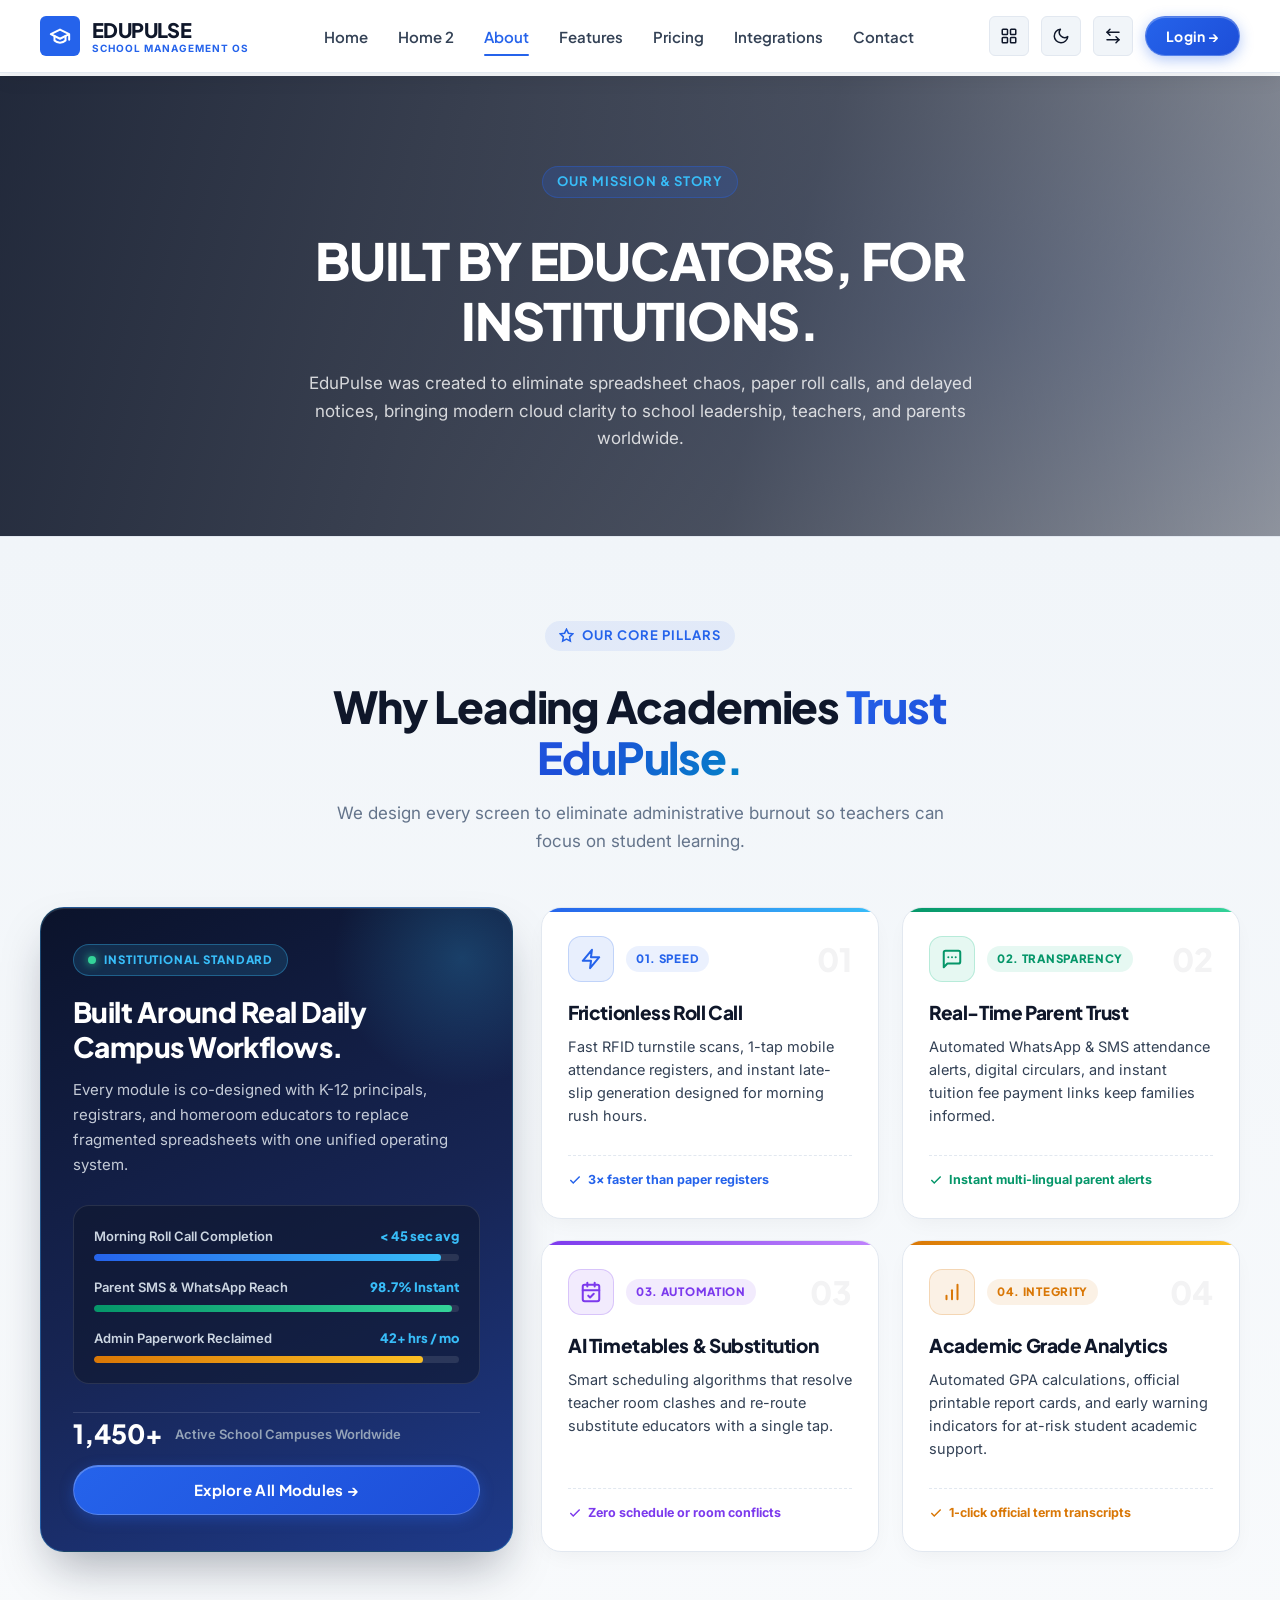
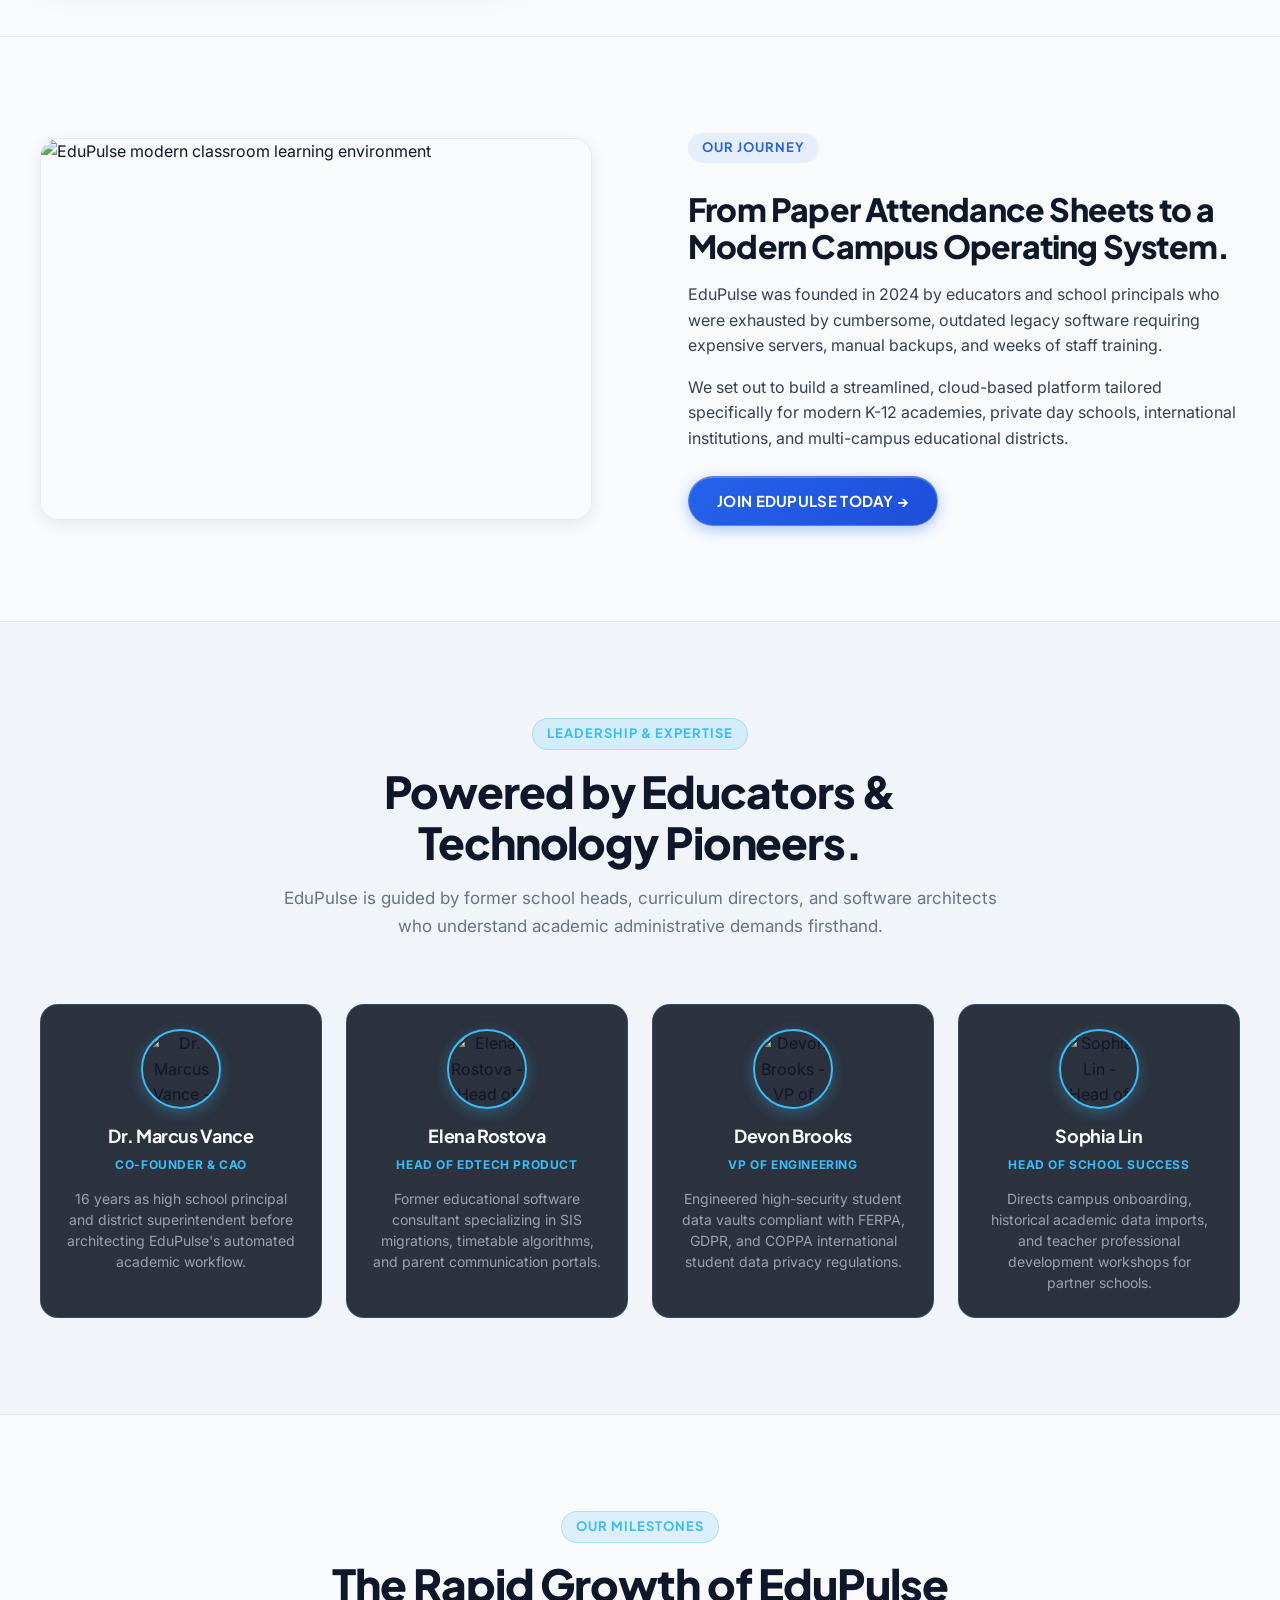
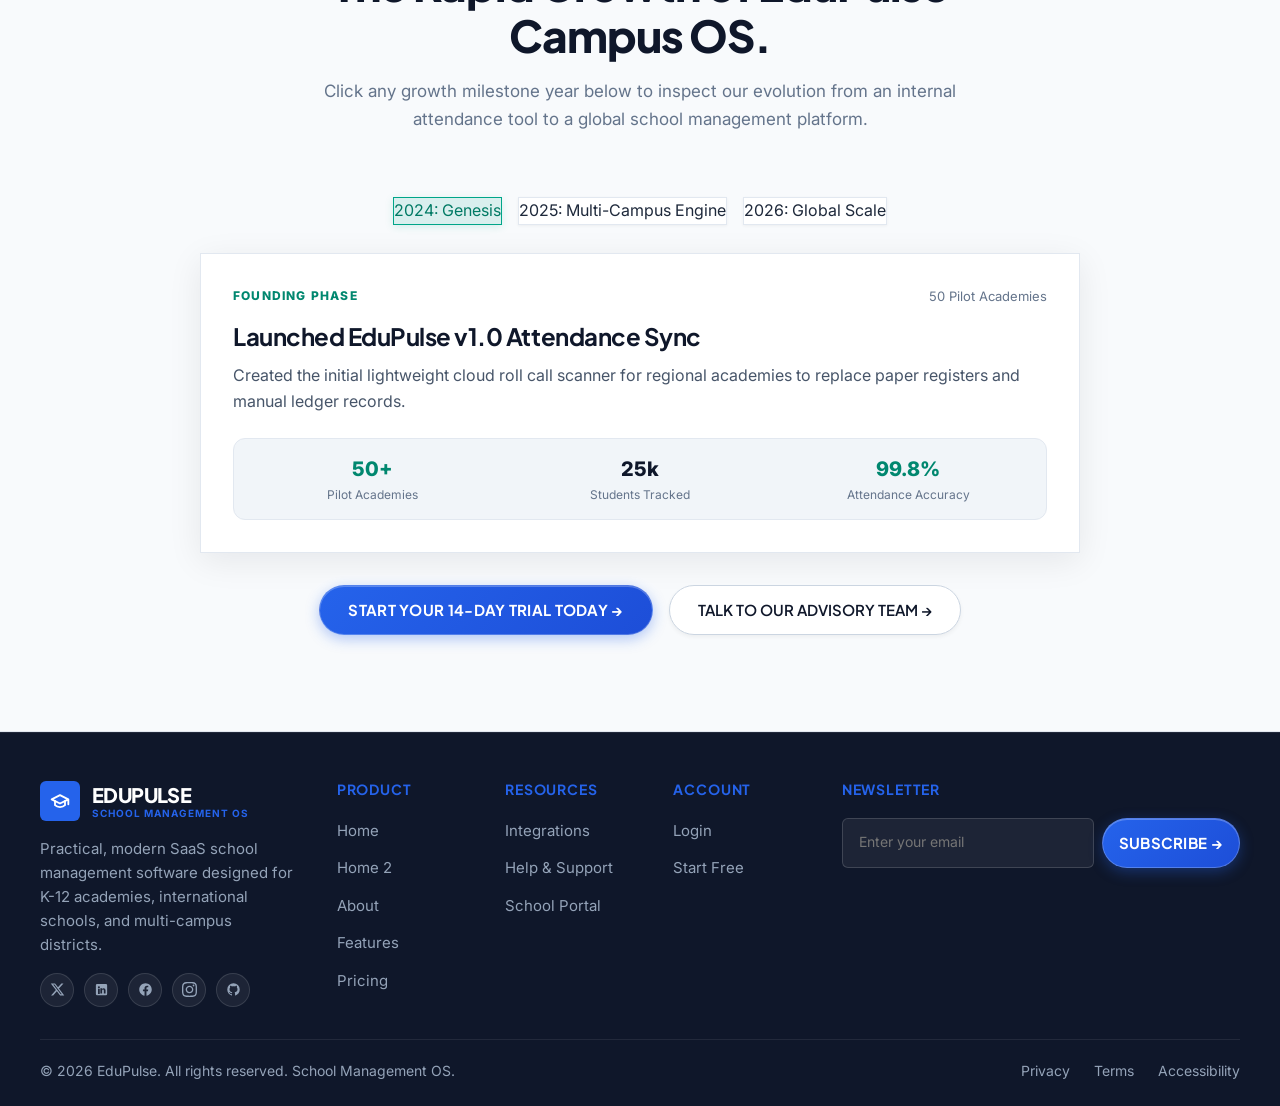
==== commit 514d5302: "Reorder navbar actions: dashboard, theme, RTL, login" ====
--- a/about.html
+++ b/about.html
@@ -104,9 +104,9 @@
       </nav>
 
       <div class="nav-actions">
+        <a href="dashboard.html" class="control-btn" title="Dashboard" aria-label="Open Dashboard"><svg width="18" height="18" viewBox="0 0 24 24" fill="none" stroke="currentColor" stroke-width="2" stroke-linecap="round" stroke-linejoin="round"><rect x="3" y="3" width="7" height="7" rx="1"></rect><rect x="14" y="3" width="7" height="7" rx="1"></rect><rect x="14" y="14" width="7" height="7" rx="1"></rect><rect x="3" y="14" width="7" height="7" rx="1"></rect></svg></a>
         <button class="control-btn js-theme-toggle" id="desktopThemeBtn" title="Toggle Theme" onclick="toggleTheme()" aria-label="Toggle Theme"><svg width="18" height="18" viewBox="0 0 24 24" fill="none" stroke="currentColor" stroke-width="2" stroke-linecap="round" stroke-linejoin="round"><path d="M21 12.79A9 9 0 1 1 11.21 3 7 7 0 0 0 21 12.79z"></path></svg></button>
         <button class="control-btn js-rtl-toggle" id="desktopRTLBtn" title="Toggle RTL" onclick="toggleRTL()" aria-label="Toggle RTL Direction"><svg width="18" height="18" viewBox="0 0 24 24" fill="none" stroke="currentColor" stroke-width="2" stroke-linecap="round" stroke-linejoin="round"><path d="M8 3 4 7l4 4"></path><path d="M4 7h16"></path><path d="m16 21 4-4-4-4"></path><path d="M20 17H4"></path></svg></button>
-        <a href="dashboard.html" class="control-btn" title="Dashboard" aria-label="Open Dashboard"><svg width="18" height="18" viewBox="0 0 24 24" fill="none" stroke="currentColor" stroke-width="2" stroke-linecap="round" stroke-linejoin="round"><rect x="3" y="3" width="7" height="7" rx="1"></rect><rect x="14" y="3" width="7" height="7" rx="1"></rect><rect x="14" y="14" width="7" height="7" rx="1"></rect><rect x="3" y="14" width="7" height="7" rx="1"></rect></svg></a>
         <a href="login.html" class="btn btn-primary">Login →</a>
       </div>
 
@@ -149,9 +149,9 @@
       <div>
         <div class="mobile-controls">
           <div class="mobile-controls-row">
+            <a href="dashboard.html" class="control-btn" style="flex:1; text-align:center;" title="Dashboard" aria-label="Open Dashboard"><svg width="18" height="18" viewBox="0 0 24 24" fill="none" stroke="currentColor" stroke-width="2" stroke-linecap="round" stroke-linejoin="round"><rect x="3" y="3" width="7" height="7" rx="1"></rect><rect x="14" y="3" width="7" height="7" rx="1"></rect><rect x="14" y="14" width="7" height="7" rx="1"></rect><rect x="3" y="14" width="7" height="7" rx="1"></rect></svg></a>
             <button class="control-btn js-theme-toggle" style="flex:1;" title="Toggle Theme" onclick="toggleTheme()" aria-label="Toggle Theme"><svg width="18" height="18" viewBox="0 0 24 24" fill="none" stroke="currentColor" stroke-width="2" stroke-linecap="round" stroke-linejoin="round"><path d="M21 12.79A9 9 0 1 1 11.21 3 7 7 0 0 0 21 12.79z"></path></svg></button>
             <button class="control-btn js-rtl-toggle" style="flex:1;" title="Toggle RTL" onclick="toggleRTL()" aria-label="Toggle RTL Direction"><svg width="18" height="18" viewBox="0 0 24 24" fill="none" stroke="currentColor" stroke-width="2" stroke-linecap="round" stroke-linejoin="round"><path d="M8 3 4 7l4 4"></path><path d="M4 7h16"></path><path d="m16 21 4-4-4-4"></path><path d="M20 17H4"></path></svg></button>
-            <a href="dashboard.html" class="control-btn" style="flex:1; text-align:center;" title="Dashboard" aria-label="Open Dashboard"><svg width="18" height="18" viewBox="0 0 24 24" fill="none" stroke="currentColor" stroke-width="2" stroke-linecap="round" stroke-linejoin="round"><rect x="3" y="3" width="7" height="7" rx="1"></rect><rect x="14" y="3" width="7" height="7" rx="1"></rect><rect x="14" y="14" width="7" height="7" rx="1"></rect><rect x="3" y="14" width="7" height="7" rx="1"></rect></svg></a>
           </div>
           <a href="login.html" class="btn btn-primary" style="width: 100%;">Login →</a>
         </div>
